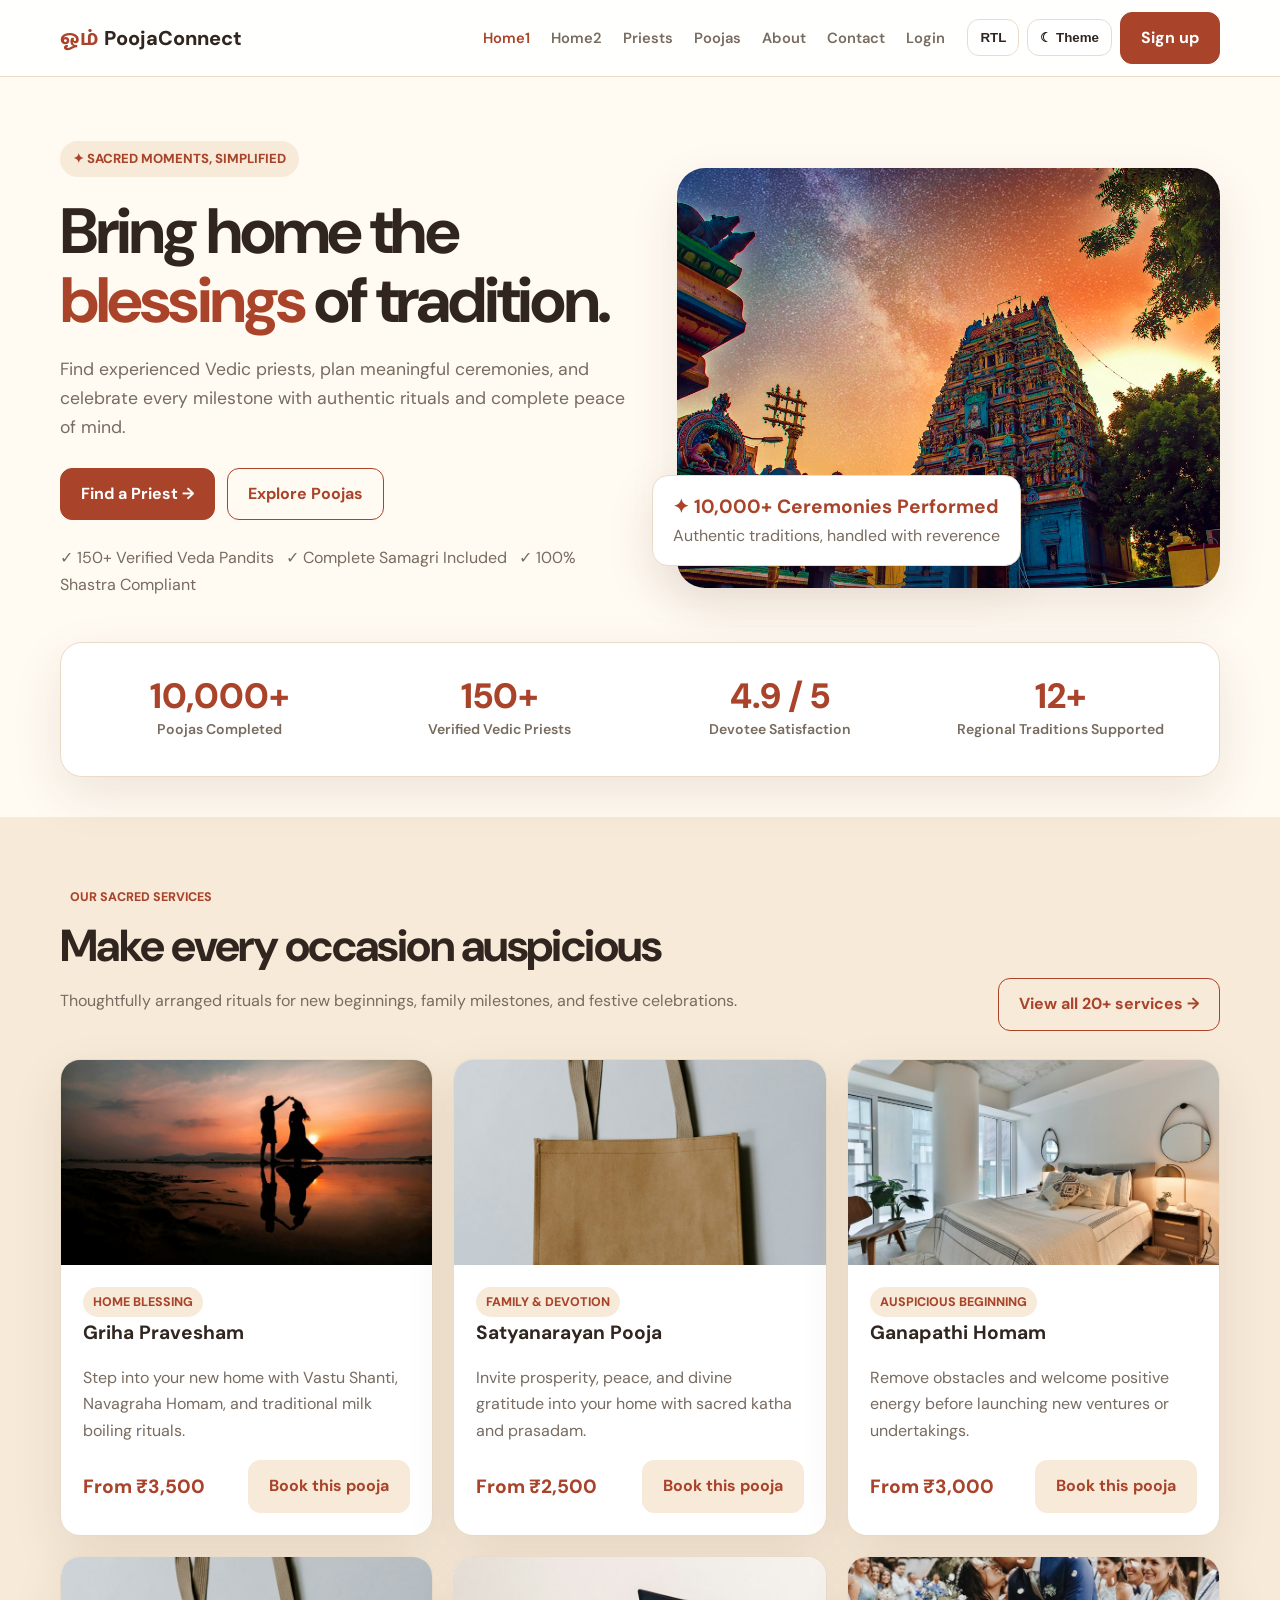
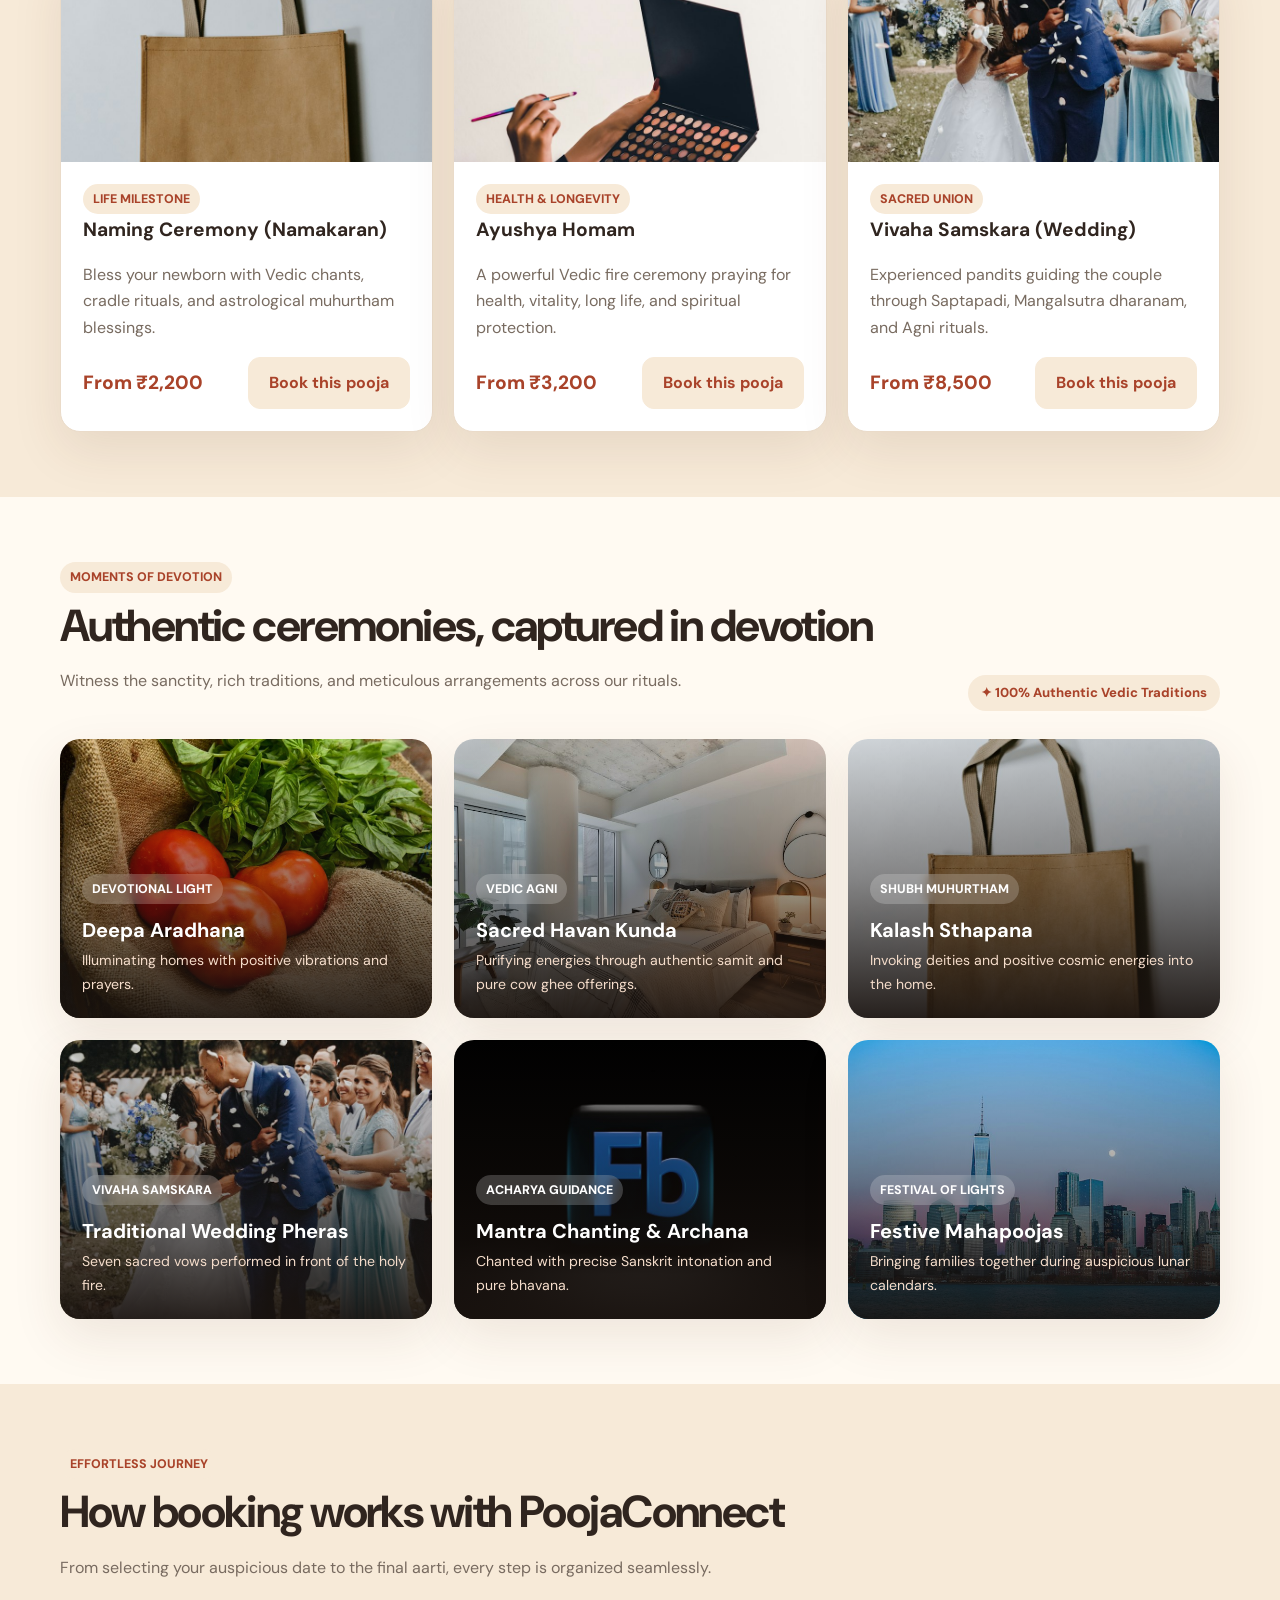
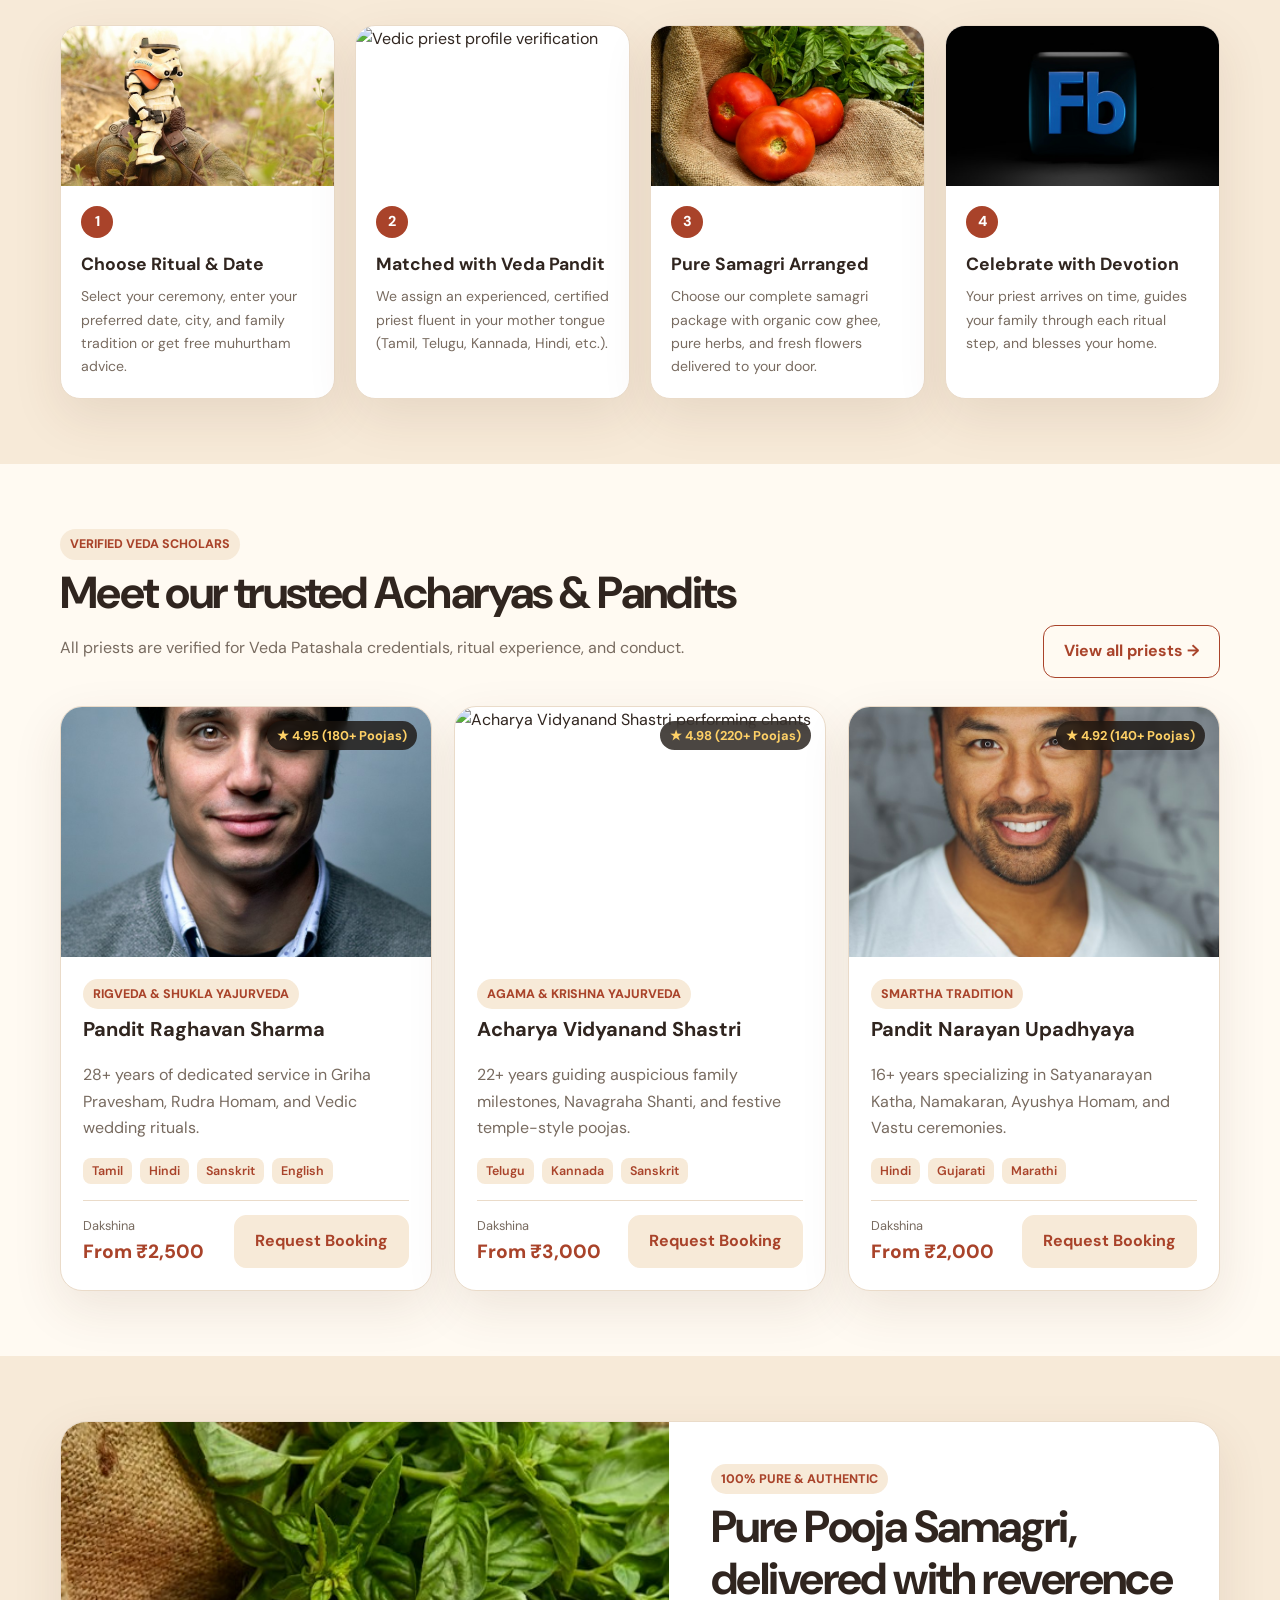
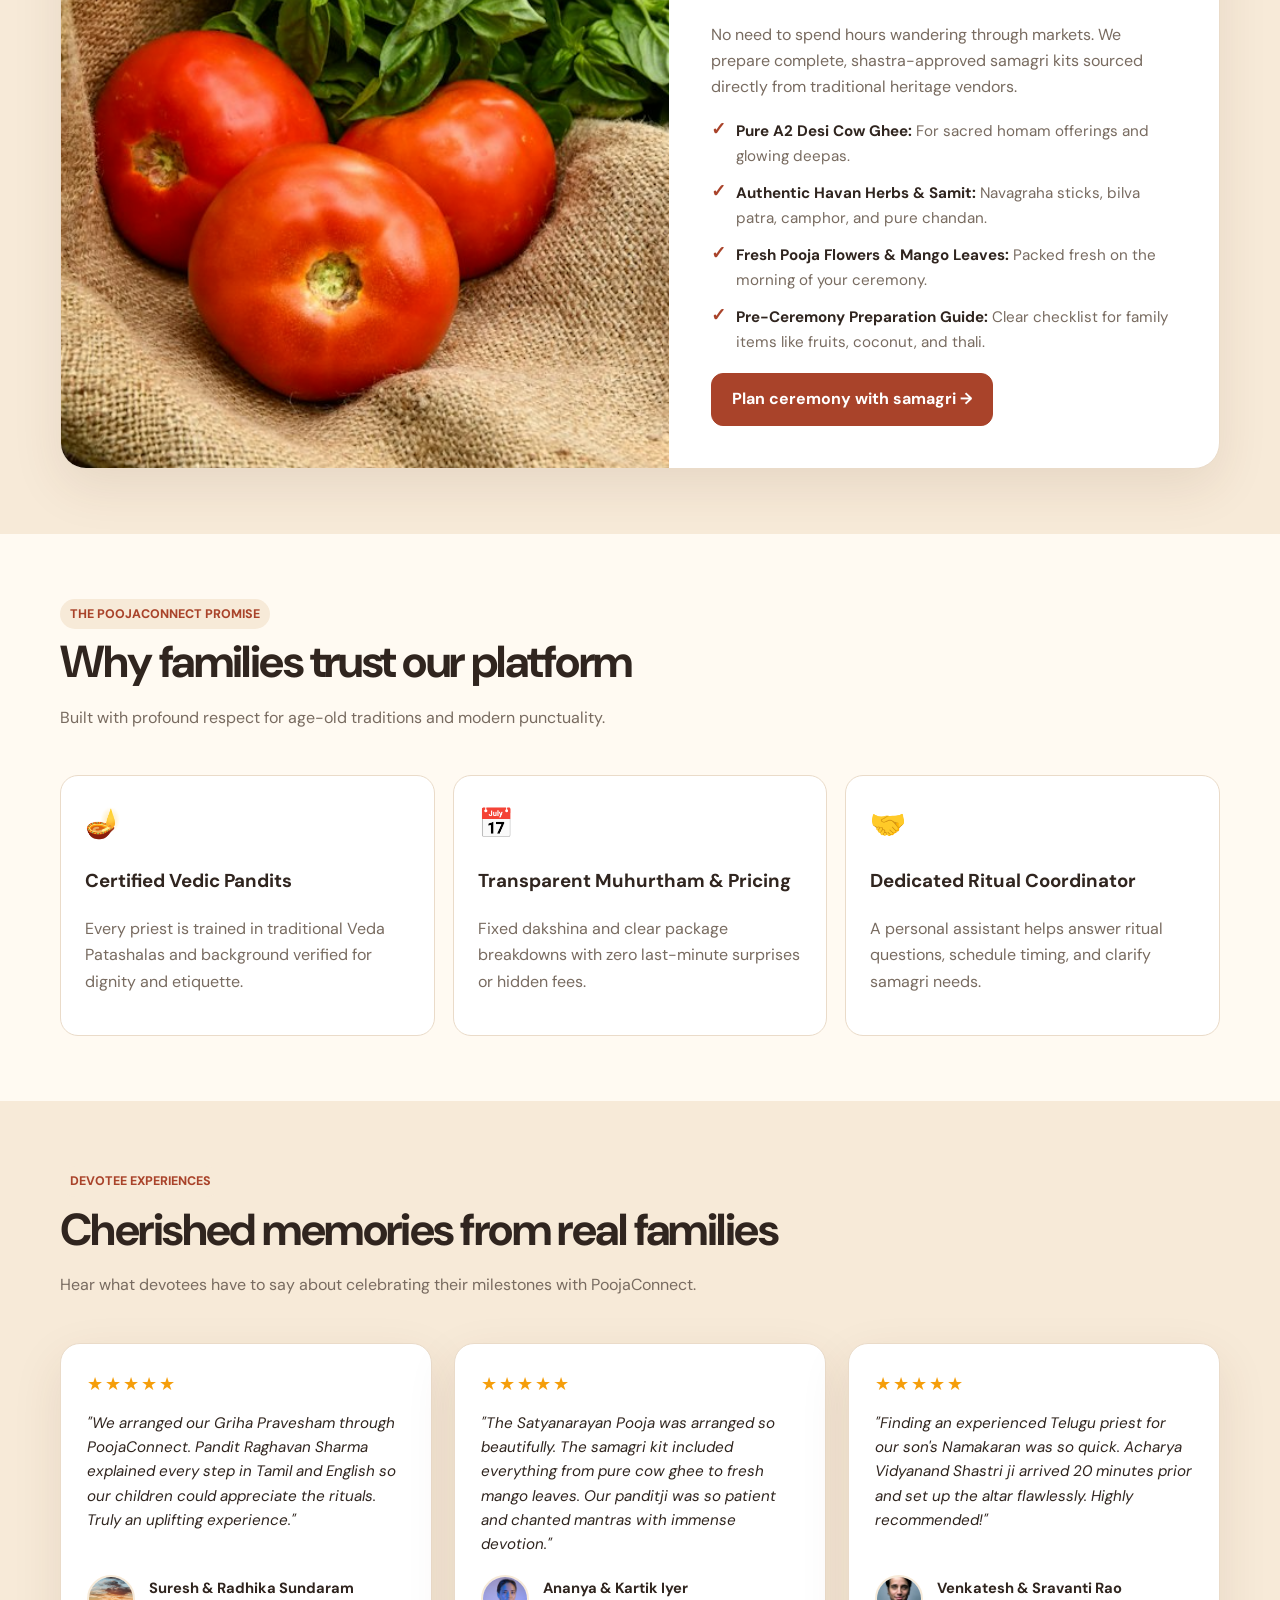
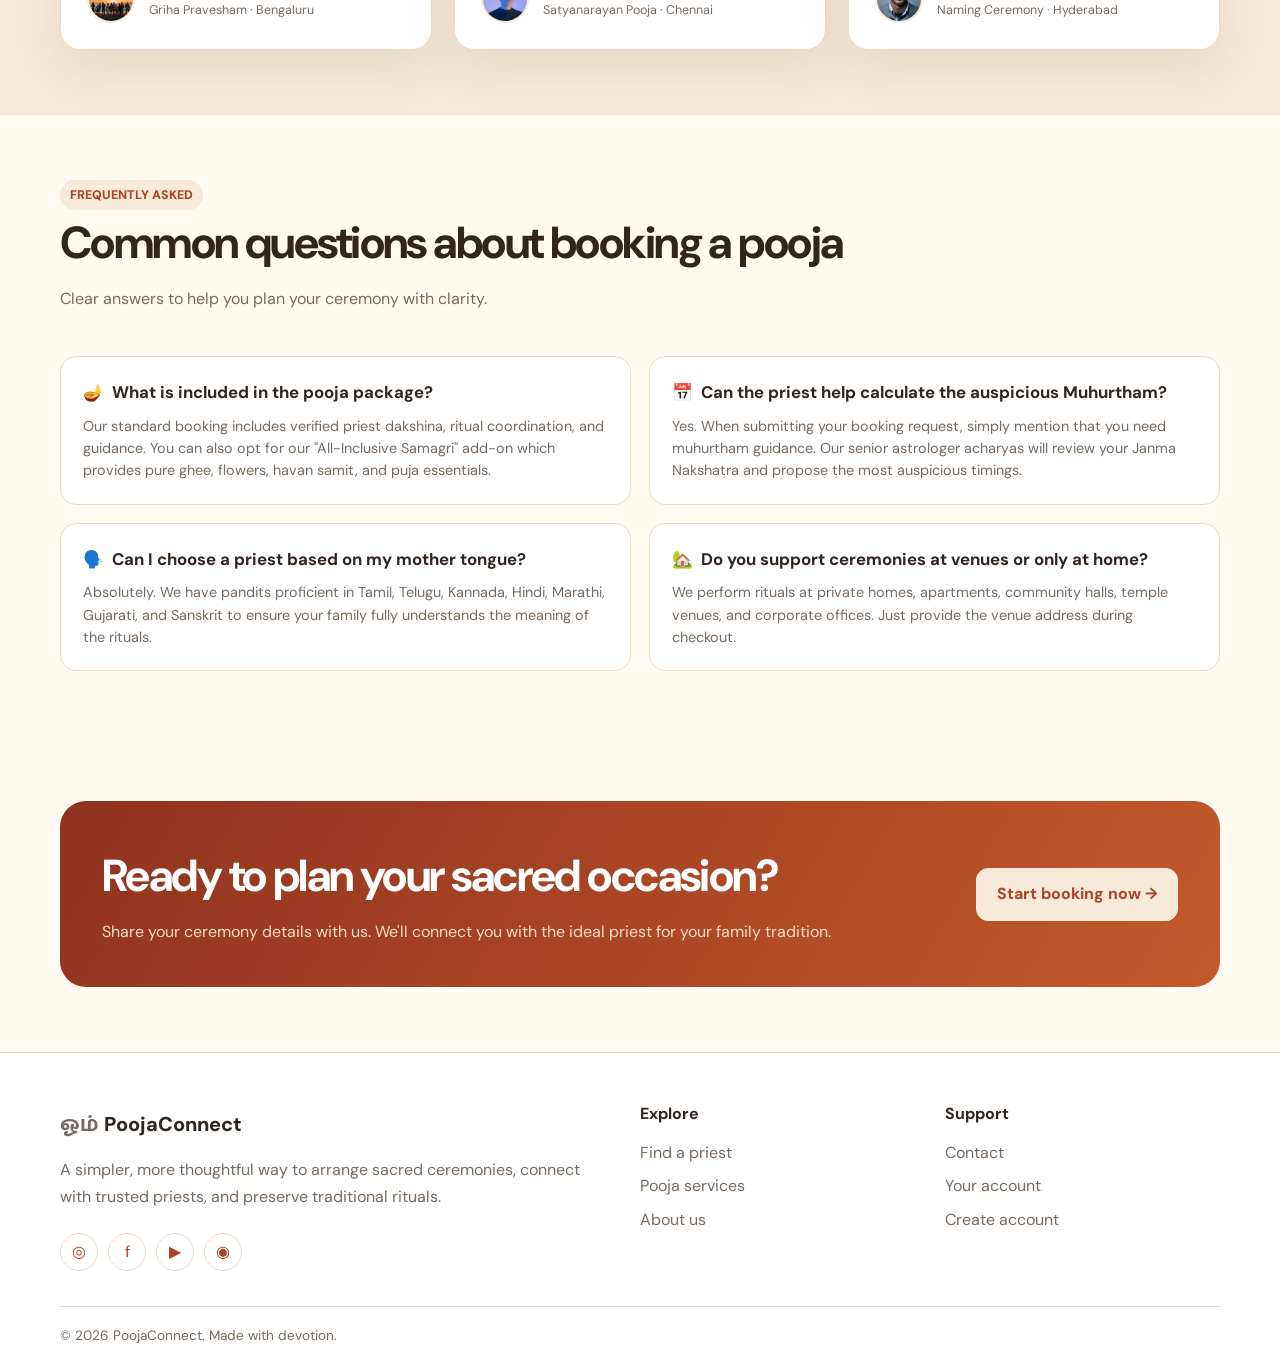
==== index.html @ 4115d6d1 "Initial commit" ====
<!doctype html>
<html lang="en">
<head>
  <meta charset="utf-8">
  <meta name="viewport" content="width=device-width,initial-scale=1">
  <meta name="description" content="Book trusted Vedic priests and authentic pooja services with PoojaConnect. Verified pandits, pure samagri, and stress-free ceremony planning.">
  <title>Home1 | PoojaConnect</title>
  <link rel="icon" href="assets/images/brass-diya-close.jpg" type="image/jpeg">
  <link rel="stylesheet" href="css/style.css">
</head>
<body>
  <header class="topbar">
    <div class="container nav">
      <a class="logo" href="index.html">ஓம் <span>PoojaConnect</span></a>
      <nav class="navlinks">
        <a class="active" href="index.html">Home1</a>
        <a class="" href="home2.html">Home2</a>
        <a class="" href="priests.html">Priests</a>
        <a class="" href="poojas.html">Poojas</a>
        <a class="" href="about.html">About</a>
        <a class="" href="contact.html">Contact</a>
        <a href="login.html">Login</a>
      </nav>
      <div class="nav-actions">
        <button class="icon-btn" data-rtl-toggle aria-label="Toggle right to left">RTL</button>
        <button class="icon-btn" data-theme-toggle>☾ Theme</button>
        <a class="btn" href="signup.html">Sign up</a>
        <button class="menu-btn" aria-label="Open menu">☰</button>
      </div>
    </div>
  </header>

  <main>
    <!-- HERO SECTION -->
    <section class="hero">
      <div class="container hero-grid">
        <div>
          <span class="eyebrow">✦ SACRED MOMENTS, SIMPLIFIED</span>
          <h1>Bring home the <em>blessings</em> of tradition.</h1>
          <p class="lead">Find experienced Vedic priests, plan meaningful ceremonies, and celebrate every milestone with authentic rituals and complete peace of mind.</p>
          <div style="display:flex;gap:12px;flex-wrap:wrap;margin-top:26px">
            <a class="btn" href="priests.html">Find a Priest →</a>
            <a class="btn secondary" href="poojas.html">Explore Poojas</a>
          </div>
          <p class="muted" style="margin-top:25px">✓ 150+ Verified Veda Pandits &nbsp; ✓ Complete Samagri Included &nbsp; ✓ 100% Shastra Compliant</p>
        </div>
        <div class="hero-art">
          <img src="assets/images/hero-temple.jpg" alt="Majestic traditional Indian temple gopuram at sunset">
          <div class="float-card">
            <strong>✦ 10,000+ Ceremonies Performed</strong>
            <span class="muted">Authentic traditions, handled with reverence</span>
          </div>
        </div>
      </div>
    </section>

    <!-- STATS HIGHLIGHT STRIP -->
    <div class="container">
      <div class="stats-strip">
        <div class="stat-item">
          <span class="stat-num">10,000+</span>
          <span class="stat-label">Poojas Completed</span>
        </div>
        <div class="stat-item">
          <span class="stat-num">150+</span>
          <span class="stat-label">Verified Vedic Priests</span>
        </div>
        <div class="stat-item">
          <span class="stat-num">4.9 / 5</span>
          <span class="stat-label">Devotee Satisfaction</span>
        </div>
        <div class="stat-item">
          <span class="stat-num">12+</span>
          <span class="stat-label">Regional Traditions Supported</span>
        </div>
      </div>
    </div>

    <!-- CORE POOJA SERVICES WITH REALISTIC IMAGERY -->
    <section class="section alt" style="margin-top:40px">
      <div class="container">
        <div class="section-head">
          <div>
            <span class="tag">OUR SACRED SERVICES</span>
            <h2>Make every occasion auspicious</h2>
            <p class="muted">Thoughtfully arranged rituals for new beginnings, family milestones, and festive celebrations.</p>
          </div>
          <a class="btn secondary" href="poojas.html">View all 20+ services →</a>
        </div>
        <div class="cards">
          <article class="card">
            <img src="assets/images/griha-pravesham.jpg" alt="Traditional brass urli with flowers and diya for Griha Pravesham">
            <div class="card-body">
              <span class="tag">HOME BLESSING</span>
              <h3>Griha Pravesham</h3>
              <p class="muted">Step into your new home with Vastu Shanti, Navagraha Homam, and traditional milk boiling rituals.</p>
              <div style="display:flex;justify-content:space-between;align-items:center;margin-top:14px">
                <span class="price">From ₹3,500</span>
                <a class="btn light" href="booking.html">Book this pooja</a>
              </div>
            </div>
          </article>

          <article class="card">
            <img src="assets/images/satyanarayan-pooja.jpg" alt="Authentic devotional Satyanarayan pooja setup with flowers and lamps">
            <div class="card-body">
              <span class="tag">FAMILY & DEVOTION</span>
              <h3>Satyanarayan Pooja</h3>
              <p class="muted">Invite prosperity, peace, and divine gratitude into your home with sacred katha and prasadam.</p>
              <div style="display:flex;justify-content:space-between;align-items:center;margin-top:14px">
                <span class="price">From ₹2,500</span>
                <a class="btn light" href="booking.html">Book this pooja</a>
              </div>
            </div>
          </article>

          <article class="card">
            <img src="assets/images/ganapathi-homam.jpg" alt="Sacred Ganapathi Homam fire with Vedic ghee offerings">
            <div class="card-body">
              <span class="tag">AUSPICIOUS BEGINNING</span>
              <h3>Ganapathi Homam</h3>
              <p class="muted">Remove obstacles and welcome positive energy before launching new ventures or undertakings.</p>
              <div style="display:flex;justify-content:space-between;align-items:center;margin-top:14px">
                <span class="price">From ₹3,000</span>
                <a class="btn light" href="booking.html">Book this pooja</a>
              </div>
            </div>
          </article>

          <article class="card">
            <img src="assets/images/naming-ceremony.jpg" alt="Namakaran ceremony with fresh marigolds and blessings">
            <div class="card-body">
              <span class="tag">LIFE MILESTONE</span>
              <h3>Naming Ceremony (Namakaran)</h3>
              <p class="muted">Bless your newborn with Vedic chants, cradle rituals, and astrological muhurtham blessings.</p>
              <div style="display:flex;justify-content:space-between;align-items:center;margin-top:14px">
                <span class="price">From ₹2,200</span>
                <a class="btn light" href="booking.html">Book this pooja</a>
              </div>
            </div>
          </article>

          <article class="card">
            <img src="assets/images/ayushya-homam.jpg" alt="Sacred havan flames for Ayushya Homam">
            <div class="card-body">
              <span class="tag">HEALTH & LONGEVITY</span>
              <h3>Ayushya Homam</h3>
              <p class="muted">A powerful Vedic fire ceremony praying for health, vitality, long life, and spiritual protection.</p>
              <div style="display:flex;justify-content:space-between;align-items:center;margin-top:14px">
                <span class="price">From ₹3,200</span>
                <a class="btn light" href="booking.html">Book this pooja</a>
              </div>
            </div>
          </article>

          <article class="card">
            <img src="assets/images/wedding-rituals.jpg" alt="Traditional Hindu wedding Vivaha Samskara ritual">
            <div class="card-body">
              <span class="tag">SACRED UNION</span>
              <h3>Vivaha Samskara (Wedding)</h3>
              <p class="muted">Experienced pandits guiding the couple through Saptapadi, Mangalsutra dharanam, and Agni rituals.</p>
              <div style="display:flex;justify-content:space-between;align-items:center;margin-top:14px">
                <span class="price">From ₹8,500</span>
                <a class="btn light" href="booking.html">Book this pooja</a>
              </div>
            </div>
          </article>
        </div>
      </div>
    </section>

    <!-- NEW SECTION: SACRED RITUALS VISUAL GALLERY -->
    <section class="section">
      <div class="container">
        <div class="section-head">
          <div>
            <span class="tag">MOMENTS OF DEVOTION</span>
            <h2>Authentic ceremonies, captured in devotion</h2>
            <p class="muted">Witness the sanctity, rich traditions, and meticulous arrangements across our rituals.</p>
          </div>
          <span class="eyebrow">✦ 100% Authentic Vedic Traditions</span>
        </div>
        <div class="gallery-grid">
          <div class="gallery-card">
            <img src="assets/images/brass-diya-close.jpg" alt="Glowing brass pooja diya with marigold flowers">
            <div class="gallery-overlay">
              <span class="tag">DEVOTIONAL LIGHT</span>
              <h3>Deepa Aradhana</h3>
              <p>Illuminating homes with positive vibrations and prayers.</p>
            </div>
          </div>

          <div class="gallery-card">
            <img src="assets/images/ganapathi-homam.jpg" alt="Vedic Homam fire flames in havan kund">
            <div class="gallery-overlay">
              <span class="tag">VEDIC AGNI</span>
              <h3>Sacred Havan Kunda</h3>
              <p>Purifying energies through authentic samit and pure cow ghee offerings.</p>
            </div>
          </div>

          <div class="gallery-card">
            <img src="assets/images/kalash-ceremony.jpg" alt="Auspicious Kalash setup with coconut and mango leaves">
            <div class="gallery-overlay">
              <span class="tag">SHUBH MUHURTHAM</span>
              <h3>Kalash Sthapana</h3>
              <p>Invoking deities and positive cosmic energies into the home.</p>
            </div>
          </div>

          <div class="gallery-card">
            <img src="assets/images/wedding-rituals.jpg" alt="Couple performing traditional wedding rituals">
            <div class="gallery-overlay">
              <span class="tag">VIVAHA SAMSKARA</span>
              <h3>Traditional Wedding Pheras</h3>
              <p>Seven sacred vows performed in front of the holy fire.</p>
            </div>
          </div>

          <div class="gallery-card">
            <img src="assets/images/ritual-hands.jpg" alt="Priest performing holy aarti and flower offerings">
            <div class="gallery-overlay">
              <span class="tag">ACHARYA GUIDANCE</span>
              <h3>Mantra Chanting & Archana</h3>
              <p>Chanted with precise Sanskrit intonation and pure bhavana.</p>
            </div>
          </div>

          <div class="gallery-card">
            <img src="assets/images/festival-celebration.jpg" alt="Festive lights and diyas during Diwali and festivals">
            <div class="gallery-overlay">
              <span class="tag">FESTIVAL OF LIGHTS</span>
              <h3>Festive Mahapoojas</h3>
              <p>Bringing families together during auspicious lunar calendars.</p>
            </div>
          </div>
        </div>
      </div>
    </section>

    <!-- NEW SECTION: HOW POOJACONNECT WORKS WITH VISUAL STEP CARDS -->
    <section class="section alt">
      <div class="container">
        <div class="section-head">
          <div>
            <span class="tag">EFFORTLESS JOURNEY</span>
            <h2>How booking works with PoojaConnect</h2>
            <p class="muted">From selecting your auspicious date to the final aarti, every step is organized seamlessly.</p>
          </div>
        </div>
        <div class="steps-grid">
          <div class="step-card">
            <img src="assets/images/festival-diya.jpg" alt="Choosing ritual and pooja calendar">
            <div class="step-body">
              <span class="step-num">1</span>
              <h3>Choose Ritual & Date</h3>
              <p class="muted">Select your ceremony, enter your preferred date, city, and family tradition or get free muhurtham advice.</p>
            </div>
          </div>

          <div class="step-card">
            <img src="assets/images/priest-2.jpg" alt="Vedic priest profile verification">
            <div class="step-body">
              <span class="step-num">2</span>
              <h3>Matched with Veda Pandit</h3>
              <p class="muted">We assign an experienced, certified priest fluent in your mother tongue (Tamil, Telugu, Kannada, Hindi, etc.).</p>
            </div>
          </div>

          <div class="step-card">
            <img src="assets/images/samagri-kit.jpg" alt="Pure pooja samagri kit">
            <div class="step-body">
              <span class="step-num">3</span>
              <h3>Pure Samagri Arranged</h3>
              <p class="muted">Choose our complete samagri package with organic cow ghee, pure herbs, and fresh flowers delivered to your door.</p>
            </div>
          </div>

          <div class="step-card">
            <img src="assets/images/ritual-hands.jpg" alt="Priest performing blessings for family">
            <div class="step-body">
              <span class="step-num">4</span>
              <h3>Celebrate with Devotion</h3>
              <p class="muted">Your priest arrives on time, guides your family through each ritual step, and blesses your home.</p>
            </div>
          </div>
        </div>
      </div>
    </section>

    <!-- NEW SECTION: FEATURED VERIFIED PRIESTS -->
    <section class="section">
      <div class="container">
        <div class="section-head">
          <div>
            <span class="tag">VERIFIED VEDA SCHOLARS</span>
            <h2>Meet our trusted Acharyas & Pandits</h2>
            <p class="muted">All priests are verified for Veda Patashala credentials, ritual experience, and conduct.</p>
          </div>
          <a class="btn secondary" href="priests.html">View all priests →</a>
        </div>
        <div class="priest-grid">
          <article class="priest-card">
            <div class="priest-thumb-wrap">
              <img src="assets/images/priest-1.jpg" alt="Pandit Raghavan Sharma in traditional attire">
              <span class="priest-badge">★ 4.95 (180+ Poojas)</span>
            </div>
            <div class="priest-body">
              <span class="tag">RIGVEDA & SHUKLA YAJURVEDA</span>
              <h3>Pandit Raghavan Sharma</h3>
              <p class="muted">28+ years of dedicated service in Griha Pravesham, Rudra Homam, and Vedic wedding rituals.</p>
              <div class="priest-meta">
                <span class="meta-chip">Tamil</span>
                <span class="meta-chip">Hindi</span>
                <span class="meta-chip">Sanskrit</span>
                <span class="meta-chip">English</span>
              </div>
              <div class="priest-footer">
                <div>
                  <span class="muted" style="font-size:.8rem;display:block">Dakshina</span>
                  <span class="price">From ₹2,500</span>
                </div>
                <a class="btn light" href="booking.html">Request Booking</a>
              </div>
            </div>
          </article>

          <article class="priest-card">
            <div class="priest-thumb-wrap">
              <img src="assets/images/priest-2.jpg" alt="Acharya Vidyanand Shastri performing chants">
              <span class="priest-badge">★ 4.98 (220+ Poojas)</span>
            </div>
            <div class="priest-body">
              <span class="tag">AGAMA & KRISHNA YAJURVEDA</span>
              <h3>Acharya Vidyanand Shastri</h3>
              <p class="muted">22+ years guiding auspicious family milestones, Navagraha Shanti, and festive temple-style poojas.</p>
              <div class="priest-meta">
                <span class="meta-chip">Telugu</span>
                <span class="meta-chip">Kannada</span>
                <span class="meta-chip">Sanskrit</span>
              </div>
              <div class="priest-footer">
                <div>
                  <span class="muted" style="font-size:.8rem;display:block">Dakshina</span>
                  <span class="price">From ₹3,000</span>
                </div>
                <a class="btn light" href="booking.html">Request Booking</a>
              </div>
            </div>
          </article>

          <article class="priest-card">
            <div class="priest-thumb-wrap">
              <img src="assets/images/priest-3.jpg" alt="Pandit Narayan Upadhyaya">
              <span class="priest-badge">★ 4.92 (140+ Poojas)</span>
            </div>
            <div class="priest-body">
              <span class="tag">SMARTHA TRADITION</span>
              <h3>Pandit Narayan Upadhyaya</h3>
              <p class="muted">16+ years specializing in Satyanarayan Katha, Namakaran, Ayushya Homam, and Vastu ceremonies.</p>
              <div class="priest-meta">
                <span class="meta-chip">Hindi</span>
                <span class="meta-chip">Gujarati</span>
                <span class="meta-chip">Marathi</span>
              </div>
              <div class="priest-footer">
                <div>
                  <span class="muted" style="font-size:.8rem;display:block">Dakshina</span>
                  <span class="price">From ₹2,000</span>
                </div>
                <a class="btn light" href="booking.html">Request Booking</a>
              </div>
            </div>
          </article>
        </div>
      </div>
    </section>

    <!-- NEW SECTION: PURE SAMAGRI & REVERENCE BANNER -->
    <section class="section alt">
      <div class="container">
        <div class="samagri-banner">
          <img src="assets/images/samagri-kit.jpg" alt="Auspicious brass lamps and complete pure puja samagri kit">
          <div class="samagri-content">
            <span class="tag">100% PURE & AUTHENTIC</span>
            <h2>Pure Pooja Samagri, delivered with reverence</h2>
            <p class="muted">No need to spend hours wandering through markets. We prepare complete, shastra-approved samagri kits sourced directly from traditional heritage vendors.</p>
            <ul class="check-list">
              <li>
                <span class="check-icon">✓</span>
                <div>
                  <strong>Pure A2 Desi Cow Ghee:</strong>
                  <span class="muted"> For sacred homam offerings and glowing deepas.</span>
                </div>
              </li>
              <li>
                <span class="check-icon">✓</span>
                <div>
                  <strong>Authentic Havan Herbs & Samit:</strong>
                  <span class="muted"> Navagraha sticks, bilva patra, camphor, and pure chandan.</span>
                </div>
              </li>
              <li>
                <span class="check-icon">✓</span>
                <div>
                  <strong>Fresh Pooja Flowers & Mango Leaves:</strong>
                  <span class="muted"> Packed fresh on the morning of your ceremony.</span>
                </div>
              </li>
              <li>
                <span class="check-icon">✓</span>
                <div>
                  <strong>Pre-Ceremony Preparation Guide:</strong>
                  <span class="muted"> Clear checklist for family items like fruits, coconut, and thali.</span>
                </div>
              </li>
            </ul>
            <a class="btn" href="booking.html">Plan ceremony with samagri →</a>
          </div>
        </div>
      </div>
    </section>

    <!-- WHY POOJACONNECT -->
    <section class="section">
      <div class="container">
        <div class="section-head">
          <div>
            <span class="tag">THE POOJACONNECT PROMISE</span>
            <h2>Why families trust our platform</h2>
            <p class="muted">Built with profound respect for age-old traditions and modern punctuality.</p>
          </div>
        </div>
        <div class="features">
          <div class="feature">
            <div class="symbol">🪔</div>
            <h3>Certified Vedic Pandits</h3>
            <p class="muted">Every priest is trained in traditional Veda Patashalas and background verified for dignity and etiquette.</p>
          </div>
          <div class="feature">
            <div class="symbol">📅</div>
            <h3>Transparent Muhurtham & Pricing</h3>
            <p class="muted">Fixed dakshina and clear package breakdowns with zero last-minute surprises or hidden fees.</p>
          </div>
          <div class="feature">
            <div class="symbol">🤝</div>
            <h3>Dedicated Ritual Coordinator</h3>
            <p class="muted">A personal assistant helps answer ritual questions, schedule timing, and clarify samagri needs.</p>
          </div>
        </div>
      </div>
    </section>

    <!-- NEW SECTION: DEVOTEE TESTIMONIALS -->
    <section class="section alt">
      <div class="container">
        <div class="section-head">
          <div>
            <span class="tag">DEVOTEE EXPERIENCES</span>
            <h2>Cherished memories from real families</h2>
            <p class="muted">Hear what devotees have to say about celebrating their milestones with PoojaConnect.</p>
          </div>
        </div>
        <div class="testimonials-grid">
          <div class="testimonial-card">
            <div>
              <div class="stars">★★★★★</div>
              <blockquote>"We arranged our Griha Pravesham through PoojaConnect. Pandit Raghavan Sharma explained every step in Tamil and English so our children could appreciate the rituals. Truly an uplifting experience."</blockquote>
            </div>
            <div class="devotee-profile">
              <img class="devotee-avatar" src="assets/images/testimonial-family1.jpg" alt="Suresh & Radhika Sundaram">
              <div>
                <div class="devotee-name">Suresh & Radhika Sundaram</div>
                <div class="devotee-ceremony">Griha Pravesham · Bengaluru</div>
              </div>
            </div>
          </div>

          <div class="testimonial-card">
            <div>
              <div class="stars">★★★★★</div>
              <blockquote>"The Satyanarayan Pooja was arranged so beautifully. The samagri kit included everything from pure cow ghee to fresh mango leaves. Our panditji was so patient and chanted mantras with immense devotion."</blockquote>
            </div>
            <div class="devotee-profile">
              <img class="devotee-avatar" src="assets/images/testimonial-family2.jpg" alt="Ananya & Kartik Iyer">
              <div>
                <div class="devotee-name">Ananya & Kartik Iyer</div>
                <div class="devotee-ceremony">Satyanarayan Pooja · Chennai</div>
              </div>
            </div>
          </div>

          <div class="testimonial-card">
            <div>
              <div class="stars">★★★★★</div>
              <blockquote>"Finding an experienced Telugu priest for our son's Namakaran was so quick. Acharya Vidyanand Shastri ji arrived 20 minutes prior and set up the altar flawlessly. Highly recommended!"</blockquote>
            </div>
            <div class="devotee-profile">
              <img class="devotee-avatar" src="assets/images/testimonial-family3.jpg" alt="Venkatesh & Sravanti Rao">
              <div>
                <div class="devotee-name">Venkatesh & Sravanti Rao</div>
                <div class="devotee-ceremony">Naming Ceremony · Hyderabad</div>
              </div>
            </div>
          </div>
        </div>
      </div>
    </section>

    <!-- NEW SECTION: FREQUENTLY ASKED QUESTIONS -->
    <section class="section">
      <div class="container">
        <div class="section-head">
          <div>
            <span class="tag">FREQUENTLY ASKED</span>
            <h2>Common questions about booking a pooja</h2>
            <p class="muted">Clear answers to help you plan your ceremony with clarity.</p>
          </div>
        </div>
        <div class="faq-grid">
          <div class="faq-card">
            <h4><span>🪔</span> What is included in the pooja package?</h4>
            <p>Our standard booking includes verified priest dakshina, ritual coordination, and guidance. You can also opt for our "All-Inclusive Samagri" add-on which provides pure ghee, flowers, havan samit, and puja essentials.</p>
          </div>

          <div class="faq-card">
            <h4><span>📅</span> Can the priest help calculate the auspicious Muhurtham?</h4>
            <p>Yes. When submitting your booking request, simply mention that you need muhurtham guidance. Our senior astrologer acharyas will review your Janma Nakshatra and propose the most auspicious timings.</p>
          </div>

          <div class="faq-card">
            <h4><span>🗣️</span> Can I choose a priest based on my mother tongue?</h4>
            <p>Absolutely. We have pandits proficient in Tamil, Telugu, Kannada, Hindi, Marathi, Gujarati, and Sanskrit to ensure your family fully understands the meaning of the rituals.</p>
          </div>

          <div class="faq-card">
            <h4><span>🏡</span> Do you support ceremonies at venues or only at home?</h4>
            <p>We perform rituals at private homes, apartments, community halls, temple venues, and corporate offices. Just provide the venue address during checkout.</p>
          </div>
        </div>
      </div>
    </section>

    <!-- CALL TO ACTION SECTION -->
    <section class="section">
      <div class="container">
        <div class="cta">
          <div>
            <h2>Ready to plan your sacred occasion?</h2>
            <p>Share your ceremony details with us. We'll connect you with the ideal priest for your family tradition.</p>
          </div>
          <a class="btn light" href="booking.html">Start booking now →</a>
        </div>
      </div>
    </section>
  </main>

  <footer class="footer">
    <div class="container">
      <div class="footer-grid">
        <div>
          <a class="logo" href="index.html">ஓம் <span>PoojaConnect</span></a>
          <p class="muted">A simpler, more thoughtful way to arrange sacred ceremonies, connect with trusted priests, and preserve traditional rituals.</p>
          <div class="socials">
            <a href="https://instagram.com" aria-label="Instagram">◎</a>
            <a href="https://facebook.com" aria-label="Facebook">f</a>
            <a href="https://youtube.com" aria-label="YouTube">▶</a>
            <a href="https://wa.me/" aria-label="WhatsApp">◉</a>
          </div>
        </div>
        <div>
          <h4>Explore</h4>
          <a href="priests.html">Find a priest</a>
          <a href="poojas.html">Pooja services</a>
          <a href="about.html">About us</a>
        </div>
        <div>
          <h4>Support</h4>
          <a href="contact.html">Contact</a>
          <a href="login.html">Your account</a>
          <a href="signup.html">Create account</a>
        </div>
      </div>
      <div class="copyright">© <span data-year></span> PoojaConnect. Made with devotion.</div>
    </div>
  </footer>

  <script src="js/main.js"></script>
</body>
</html>
---- css/style.css ----
@import url('https://fonts.googleapis.com/css2?family=DM+Sans:wght@400;500;600;700;800&family=Hind+Madurai:wght@400;500;600;700&display=swap');
:root{--bg:#fffaf2;--surface:#fff;--ink:#30251f;--muted:#786b60;--brand:#a9432a;--brand2:#d97735;--soft:#f7ead8;--line:#eadbc9;--shadow:0 18px 50px rgba(93,53,25,.10)}
[data-theme="dark"]{--bg:#171513;--surface:#24201d;--ink:#f8eee3;--muted:#c0afa0;--soft:#352a22;--line:#493b30;--shadow:0 18px 50px rgba(0,0,0,.25)}
*{box-sizing:border-box}html{scroll-behavior:smooth}body{margin:0;background:var(--bg);color:var(--ink);font-family:'DM Sans','Hind Madurai',sans-serif;line-height:1.65;transition:.25s}a{color:inherit;text-decoration:none}img{max-width:100%;display:block}.container{width:min(1160px,92%);margin:auto}.topbar{position:sticky;top:0;z-index:20;background:color-mix(in srgb,var(--surface) 92%,transparent);backdrop-filter:blur(14px);border-bottom:1px solid var(--line)}.nav{height:76px;display:flex;align-items:center;gap:22px}.logo{font-weight:800;font-size:1.25rem;color:var(--brand);white-space:nowrap}.logo span{color:var(--ink)}.navlinks{display:flex;align-items:center;gap:21px;margin-left:auto}.navlinks a{font-size:.92rem;color:var(--muted);font-weight:600}.navlinks a:hover,.navlinks a.active{color:var(--brand)}.nav-actions{display:flex;gap:8px;align-items:center}.icon-btn,.menu-btn{border:1px solid var(--line);background:var(--surface);color:var(--ink);border-radius:12px;padding:10px 12px;cursor:pointer;font-weight:700}.menu-btn{display:none}.btn{display:inline-flex;align-items:center;justify-content:center;gap:8px;padding:12px 20px;border-radius:12px;background:var(--brand);color:white;font-weight:700;border:1px solid var(--brand);cursor:pointer;transition:.2s}.btn:hover{transform:translateY(-2px);background:#89351f}.btn.secondary{background:transparent;color:var(--brand)}.btn.light{background:var(--soft);color:var(--brand);border-color:var(--soft)}.hero{padding:64px 0 58px}.hero-grid{display:grid;grid-template-columns:1.02fr .98fr;gap:52px;align-items:center}.eyebrow{display:inline-flex;align-items:center;gap:8px;color:var(--brand);background:var(--soft);padding:7px 13px;border-radius:30px;font-size:.82rem;font-weight:800}.hero h1{font-size:clamp(2.6rem,5vw,4.7rem);line-height:1.08;letter-spacing:-.045em;margin:20px 0}.hero h1 em{font-style:normal;color:var(--brand)}.lead{font-size:1.1rem;color:var(--muted);max-width:570px}.hero-art{position:relative}.hero-art img{width:100%;height:420px;object-fit:cover;border-radius:28px;box-shadow:var(--shadow)}.float-card{position:absolute;bottom:22px;left:-25px;background:var(--surface);border:1px solid var(--line);box-shadow:var(--shadow);border-radius:16px;padding:15px 20px}.float-card strong{display:block;color:var(--brand);font-size:1.2rem}.section{padding:65px 0}.section.alt{background:var(--soft)}.section-head{display:flex;justify-content:space-between;align-items:end;gap:20px;margin-bottom:28px}.section h2,.page-title{font-size:clamp(2rem,3.5vw,3rem);line-height:1.15;margin:8px 0 12px;letter-spacing:-.035em}.muted{color:var(--muted)}.cards{display:grid;grid-template-columns:repeat(3,1fr);gap:20px}.card{background:var(--surface);border:1px solid var(--line);border-radius:20px;overflow:hidden;box-shadow:var(--shadow)}.card img{width:100%;height:205px;object-fit:cover}.card-body{padding:22px}.card h3{margin:0 0 7px;font-size:1.2rem}.tag{font-size:.78rem;color:var(--brand);font-weight:800;background:var(--soft);padding:5px 10px;border-radius:20px;display:inline-block}.price{font-size:1.2rem;font-weight:800;color:var(--brand)}.features{display:grid;grid-template-columns:repeat(3,1fr);gap:18px}.feature{padding:24px;background:var(--surface);border:1px solid var(--line);border-radius:18px}.feature .symbol{font-size:1.8rem}.cta{background:linear-gradient(120deg,#8f321f,#c45a2b);color:#fff;border-radius:26px;padding:42px;display:flex;justify-content:space-between;align-items:center;gap:20px}.cta p{color:#f8ddc9;margin-bottom:0}.page-hero{padding:58px 0 35px;background:var(--soft)}.page-hero p{max-width:650px;color:var(--muted)}.grid-two{display:grid;grid-template-columns:1fr 1fr;gap:30px;align-items:center}.form-card{background:var(--surface);border:1px solid var(--line);padding:28px;border-radius:20px;box-shadow:var(--shadow)}label{display:block;font-weight:700;font-size:.9rem;margin:13px 0 6px}input,select,textarea{width:100%;padding:13px 14px;border-radius:11px;border:1px solid var(--line);background:var(--bg);color:var(--ink);font:inherit;outline:none}input:focus,select:focus,textarea:focus{border-color:var(--brand);box-shadow:0 0 0 3px color-mix(in srgb,var(--brand) 14%,transparent)}textarea{min-height:120px;resize:vertical}.form-row{display:grid;grid-template-columns:1fr 1fr;gap:14px}.notice{padding:13px 15px;border-radius:12px;background:var(--soft);color:var(--muted);font-size:.9rem}.footer{padding:48px 0 22px;background:var(--surface);border-top:1px solid var(--line)}.footer-grid{display:grid;grid-template-columns:2fr 1fr 1fr;gap:30px}.footer h4{margin:0 0 12px}.footer a{display:block;color:var(--muted);margin:7px 0}.socials{display:flex;gap:10px;margin-top:15px}.socials a{width:38px;height:38px;border:1px solid var(--line);border-radius:50%;display:grid;place-items:center;color:var(--brand)}.copyright{border-top:1px solid var(--line);margin-top:28px;padding-top:18px;color:var(--muted);font-size:.85rem}.map{width:100%;height:340px;border:0;border-radius:18px;filter:saturate(.8)}.auth-wrap{min-height:calc(100vh - 76px);display:grid;place-items:center;padding:45px 18px}.auth-card{width:min(460px,100%);background:var(--surface);border:1px solid var(--line);box-shadow:var(--shadow);border-radius:24px;padding:34px}.auth-card h1{text-align:center;margin:0 0 8px}.auth-card .muted{text-align:center;margin:0 0 22px}.auth-card .btn{width:100%;margin-top:20px}.auth-links{text-align:center;margin-top:18px;color:var(--muted);font-size:.92rem}.auth-links a{color:var(--brand);font-weight:800}.password-wrap{position:relative}.password-wrap input{padding-right:55px}.show-pass{position:absolute;right:8px;top:8px;border:0;background:transparent;color:var(--brand);padding:7px;cursor:pointer;font-weight:700}.rtl{direction:rtl}.rtl .navlinks{margin-left:0;margin-right:auto}.rtl .float-card{left:auto;right:-25px}.rtl .password-wrap input{padding-right:14px;padding-left:55px}.rtl .show-pass{right:auto;left:8px}.rtl .navlinks a,.rtl .logo{font-family:'Hind Madurai',sans-serif}
@media(max-width:900px){.navlinks{display:none;position:absolute;top:76px;left:0;right:0;background:var(--surface);padding:20px 4%;border-bottom:1px solid var(--line);flex-direction:column;align-items:flex-start}.navlinks.open{display:flex}.menu-btn{display:block}.hero-grid,.grid-two{grid-template-columns:1fr}.hero-art img{height:340px}.cards,.features{grid-template-columns:repeat(2,1fr)}.float-card{left:12px}.rtl .float-card{right:12px}.footer-grid{grid-template-columns:1fr 1fr}}
@media(max-width:600px){.nav{gap:8px;height:68px}.navlinks{top:68px}.logo{font-size:1.05rem}.nav-actions{margin-left:auto}.icon-btn{padding:9px}.hero{padding:40px 0}.hero-art img{height:270px}.cards,.features,.footer-grid,.form-row{grid-template-columns:1fr}.section{padding:48px 0}.section-head{display:block}.cta{padding:28px;display:block}.cta .btn{margin-top:18px}.auth-card{padding:25px}.page-hero{padding:42px 0 25px}}

/* Enhanced Visual Components for Realistic Images & New Sections */
.stats-strip{display:grid;grid-template-columns:repeat(4,1fr);gap:20px;padding:34px 28px;background:var(--surface);border:1px solid var(--line);border-radius:22px;box-shadow:var(--shadow);margin-top:-30px;position:relative;z-index:10}
.stat-item{text-align:center}
.stat-num{font-size:2.2rem;font-weight:800;color:var(--brand);line-height:1.1;display:block}
.stat-label{font-size:.88rem;color:var(--muted);font-weight:600}

.gallery-grid{display:grid;grid-template-columns:repeat(3,1fr);gap:22px}
.gallery-card{position:relative;border-radius:20px;overflow:hidden;box-shadow:var(--shadow);aspect-ratio:4/3;group:hover}
.gallery-card img{width:100%;height:100%;object-fit:cover;transition:transform .4s ease}
.gallery-card:hover img{transform:scale(1.05)}
.gallery-overlay{position:absolute;inset:0;background:linear-gradient(to top,rgba(25,18,14,.92) 0%,rgba(25,18,14,.4) 50%,transparent 100%);display:flex;flex-direction:column;justify-content:flex-end;padding:22px;color:#fff}
.gallery-overlay h3{margin:4px 0 2px;font-size:1.25rem;color:#fff}
.gallery-overlay p{margin:0;font-size:.88rem;color:#f5ddcb}
.gallery-overlay .tag{align-self:flex-start;margin-bottom:6px;background:rgba(255,255,255,.2);color:#fff;backdrop-filter:blur(6px)}

.steps-grid{display:grid;grid-template-columns:repeat(4,1fr);gap:20px}
.step-card{background:var(--surface);border:1px solid var(--line);border-radius:20px;overflow:hidden;box-shadow:var(--shadow);display:flex;flex-direction:column}
.step-card img{width:100%;height:160px;object-fit:cover}
.step-body{padding:20px;flex:1;display:flex;flex-direction:column}
.step-num{display:inline-flex;align-items:center;justify-content:center;width:32px;height:32px;border-radius:50%;background:var(--brand);color:#fff;font-weight:800;font-size:.9rem;margin-bottom:12px}
.step-card h3{margin:0 0 6px;font-size:1.1rem}
.step-card p{margin:0;font-size:.88rem}

.priest-grid{display:grid;grid-template-columns:repeat(3,1fr);gap:22px}
.priest-card{background:var(--surface);border:1px solid var(--line);border-radius:22px;overflow:hidden;box-shadow:var(--shadow);transition:transform .25s ease}
.priest-card:hover{transform:translateY(-4px)}
.priest-thumb-wrap{position:relative}
.priest-thumb-wrap img{width:100%;height:250px;object-fit:cover}
.priest-badge{position:absolute;top:14px;right:14px;background:rgba(25,18,14,.78);backdrop-filter:blur(6px);color:#ffd166;padding:4px 10px;border-radius:20px;font-size:.8rem;font-weight:700}
.priest-body{padding:22px}
.priest-body h3{margin:4px 0 2px;font-size:1.25rem}
.priest-meta{display:flex;gap:8px;flex-wrap:wrap;margin:10px 0 14px}
.meta-chip{font-size:.78rem;background:var(--soft);color:var(--brand);padding:3px 9px;border-radius:8px;font-weight:600}
.priest-footer{display:flex;justify-content:space-between;align-items:center;margin-top:16px;padding-top:14px;border-top:1px solid var(--line)}

.samagri-banner{background:var(--surface);border:1px solid var(--line);border-radius:26px;overflow:hidden;box-shadow:var(--shadow);display:grid;grid-template-columns:1.05fr .95fr}
.samagri-banner img{width:100%;height:100%;min-height:360px;object-fit:cover}
.samagri-content{padding:42px}
.check-list{list-style:none;padding:0;margin:18px 0}
.check-list li{display:flex;align-items:flex-start;gap:10px;margin-bottom:12px;font-size:.95rem}
.check-list li span.check-icon{color:var(--brand);font-weight:800;font-size:1.1rem;line-height:1.2}

.testimonials-grid{display:grid;grid-template-columns:repeat(3,1fr);gap:22px}
.testimonial-card{background:var(--surface);border:1px solid var(--line);border-radius:20px;padding:26px;box-shadow:var(--shadow);display:flex;flex-direction:column;justify-content:space-between}
.stars{color:#f59e0b;font-size:1.1rem;margin-bottom:12px;letter-spacing:2px}
.testimonial-card blockquote{margin:0 0 18px;font-style:italic;color:var(--ink);font-size:.95rem;line-height:1.6}
.devotee-profile{display:flex;align-items:center;gap:14px}
.devotee-avatar{width:48px;height:48px;border-radius:50%;object-fit:cover;border:2px solid var(--soft)}
.devotee-name{font-weight:700;font-size:.92rem;color:var(--ink)}
.devotee-ceremony{font-size:.78rem;color:var(--muted)}

.faq-grid{display:grid;grid-template-columns:1fr 1fr;gap:18px}
.faq-card{background:var(--surface);border:1px solid var(--line);border-radius:16px;padding:22px}
.faq-card h4{margin:0 0 8px;font-size:1.05rem;color:var(--ink);display:flex;align-items:center;gap:8px}
.faq-card p{margin:0;font-size:.9rem;color:var(--muted);line-height:1.55}

.festival-grid{display:grid;grid-template-columns:repeat(3,1fr);gap:22px}
.festival-card{background:var(--surface);border:1px solid var(--line);border-radius:20px;overflow:hidden;box-shadow:var(--shadow);transition:transform .2s}
.festival-card:hover{transform:translateY(-3px)}
.festival-card img{width:100%;height:190px;object-fit:cover}
.festival-body{padding:22px}
.festival-date{font-size:.8rem;color:var(--brand2);font-weight:800;text-transform:uppercase;margin-bottom:6px;display:block}

@media(max-width:900px){
  .stats-strip{grid-template-columns:repeat(2,1fr);gap:16px}
  .gallery-grid,.priest-grid,.steps-grid,.testimonials-grid,.festival-grid{grid-template-columns:repeat(2,1fr)}
  .samagri-banner{grid-template-columns:1fr}
  .samagri-content{padding:26px}
  .faq-grid{grid-template-columns:1fr}
}
@media(max-width:600px){
  .stats-strip{grid-template-columns:1fr}
  .gallery-grid,.priest-grid,.steps-grid,.testimonials-grid,.festival-grid{grid-template-columns:1fr}
}
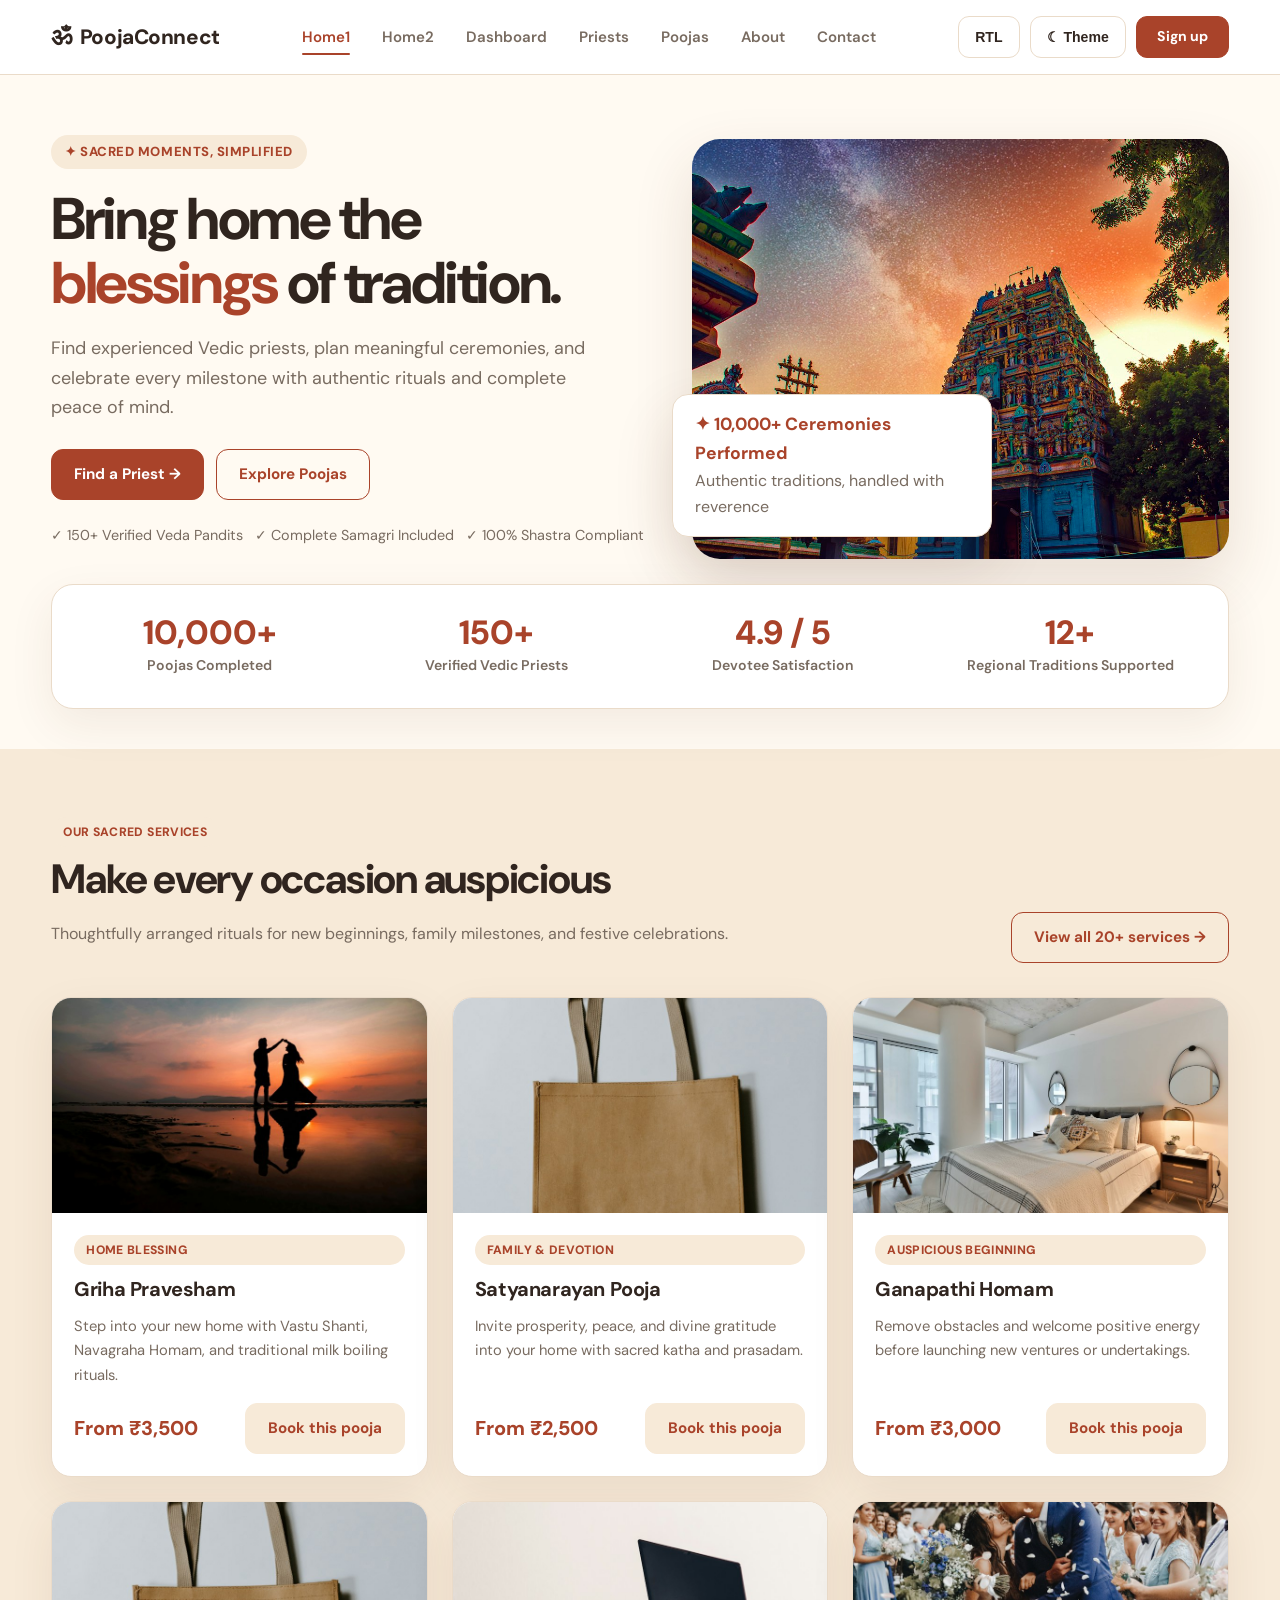
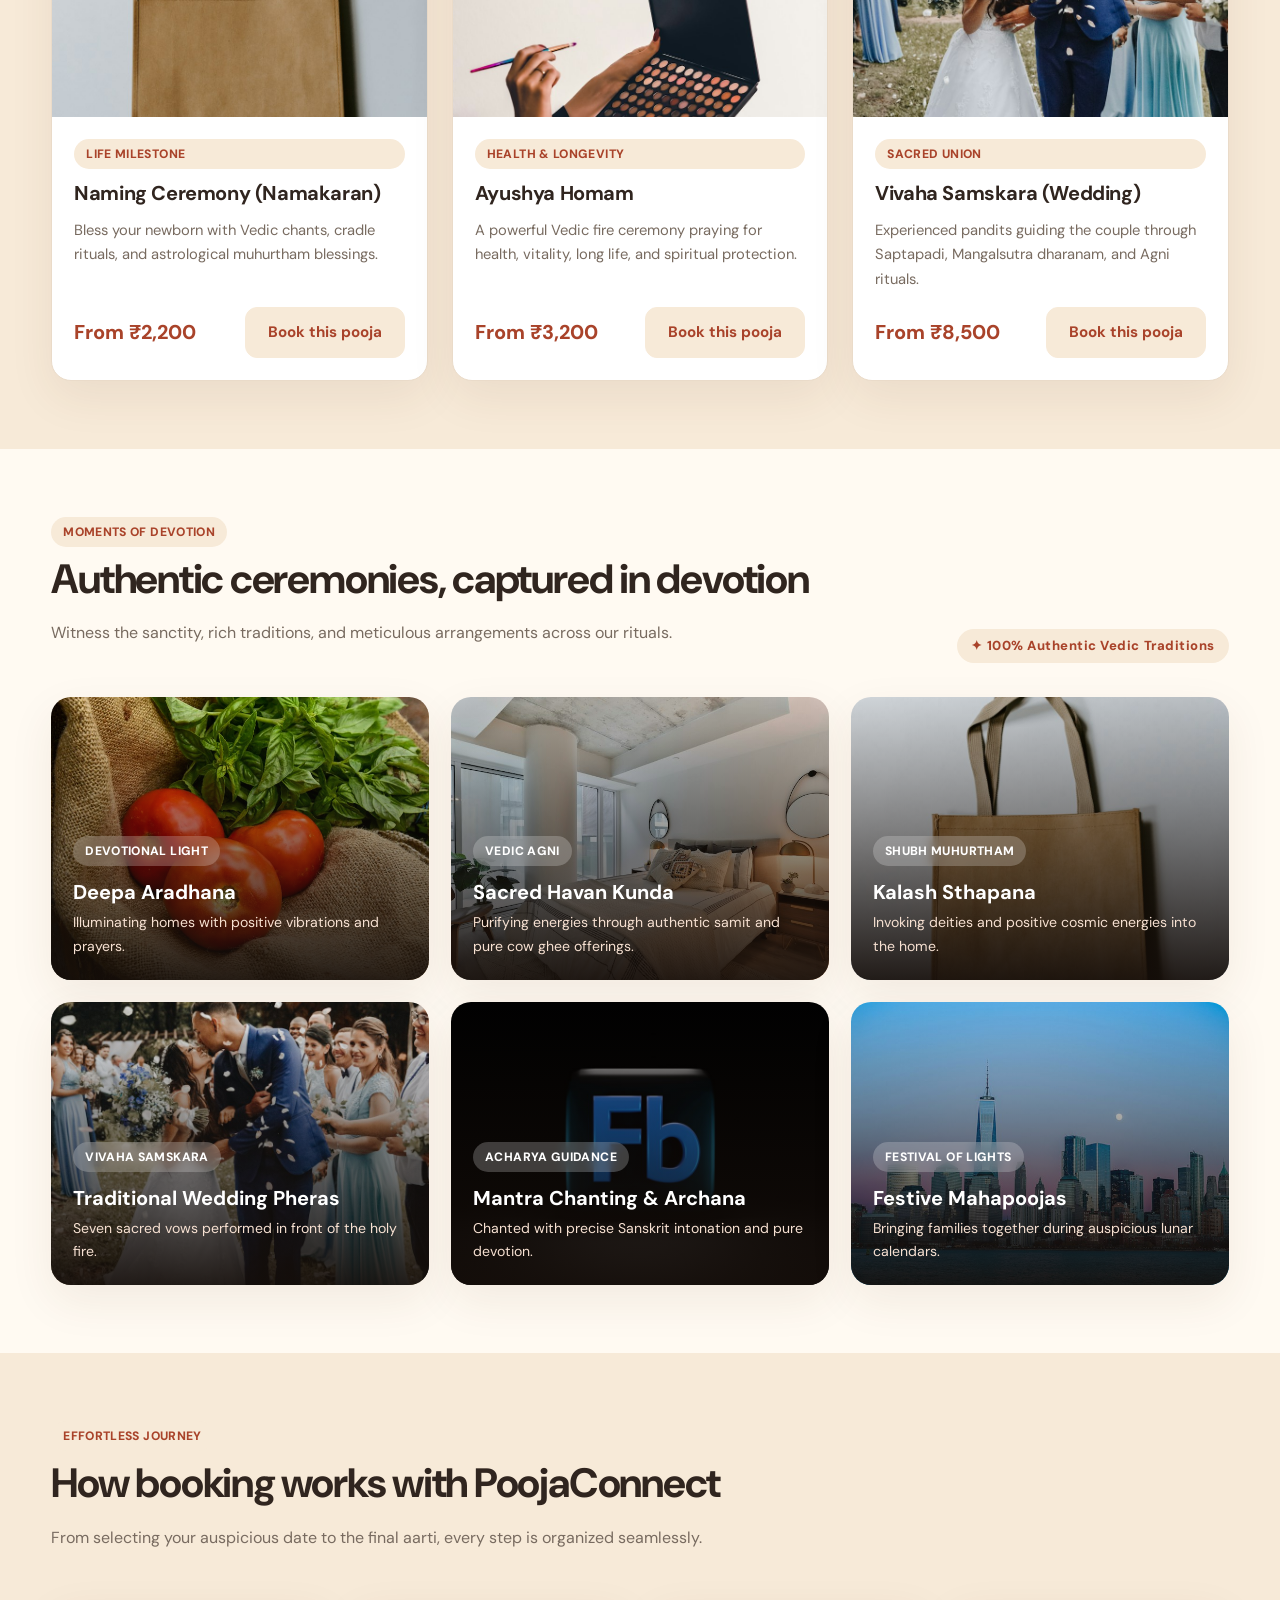
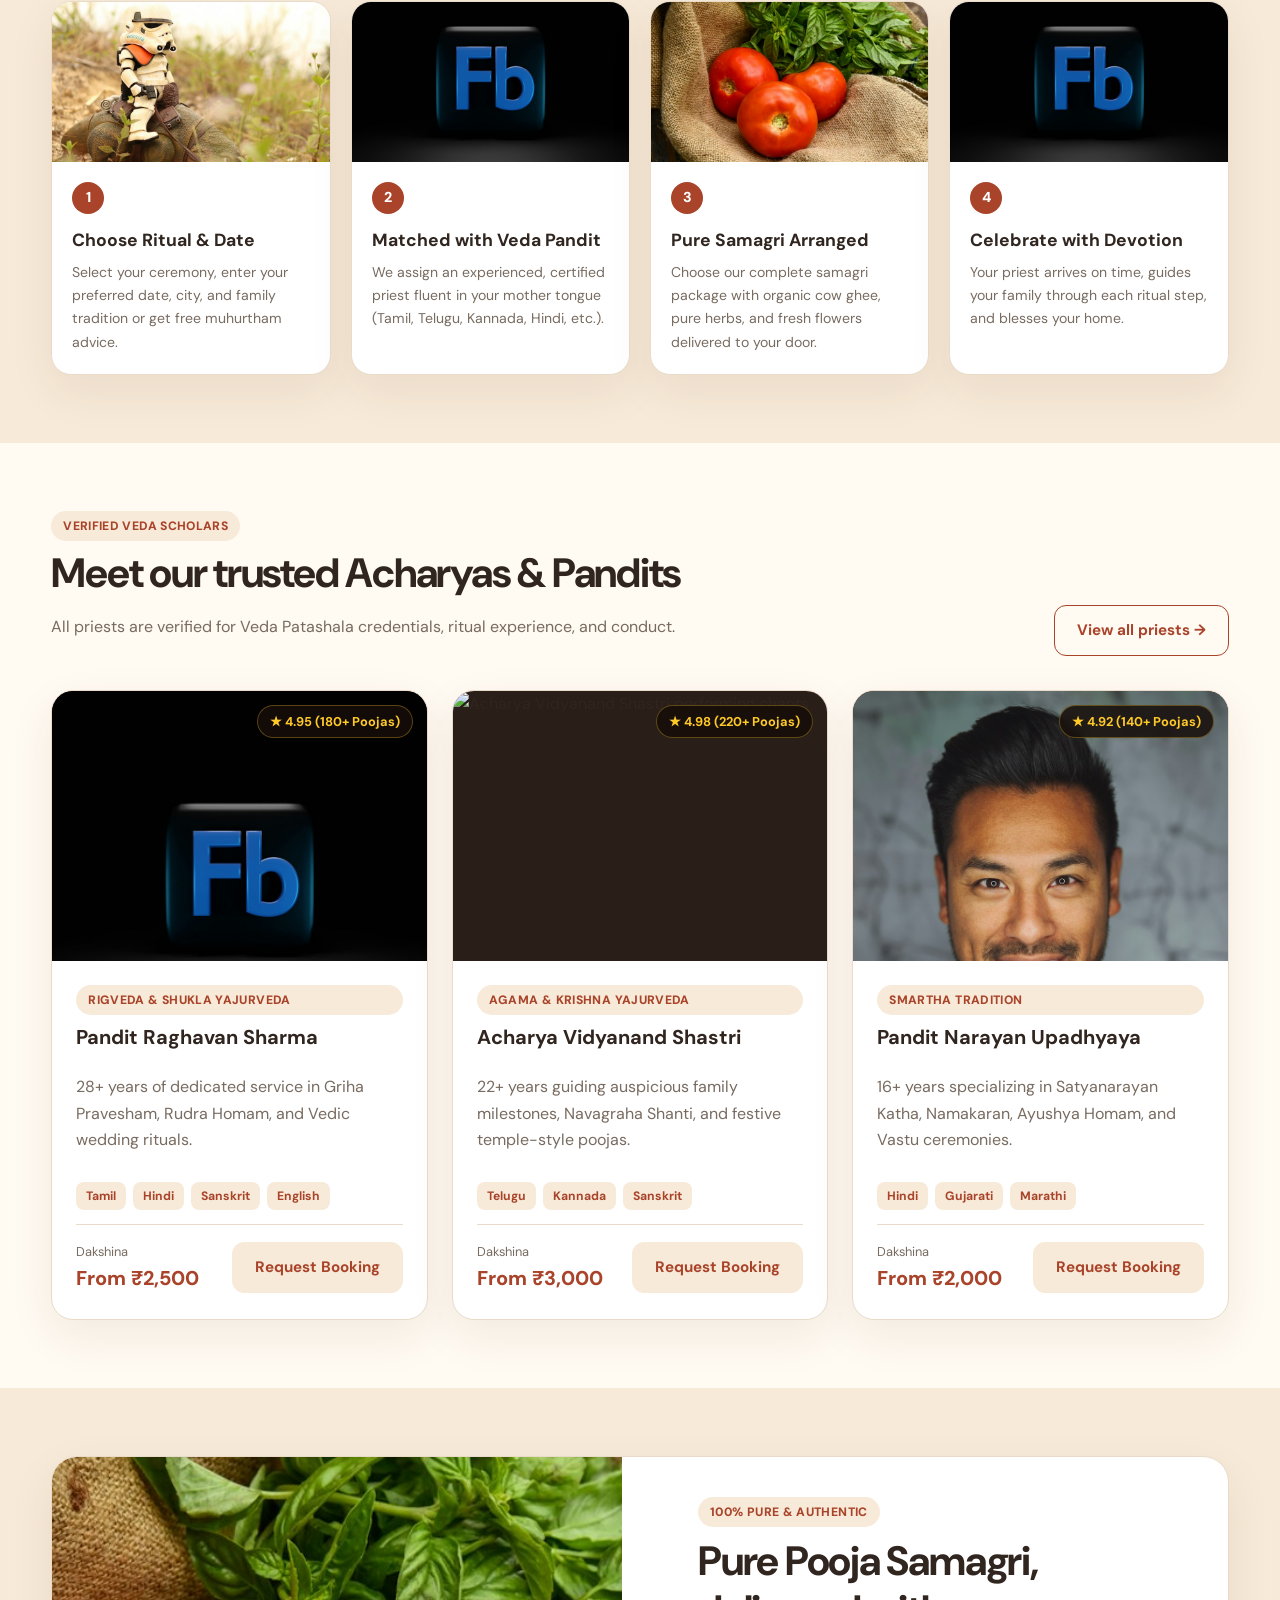
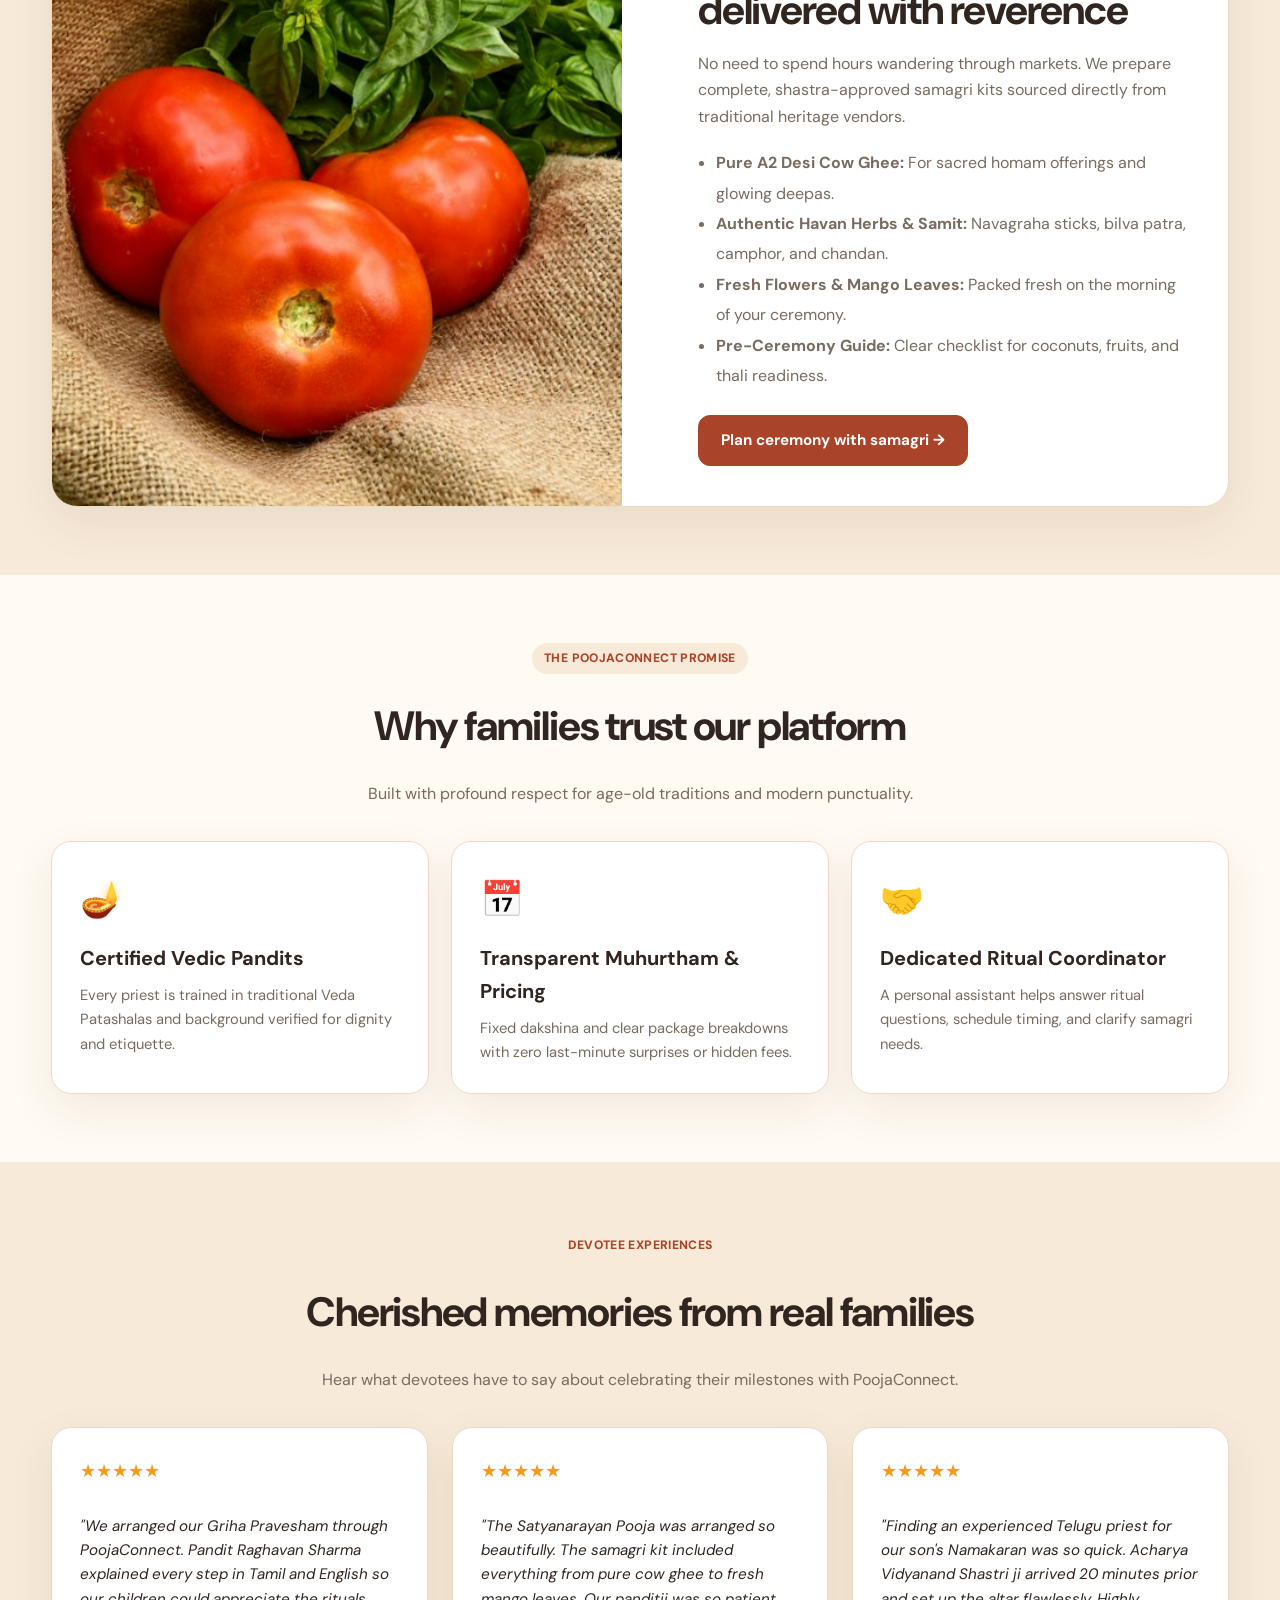
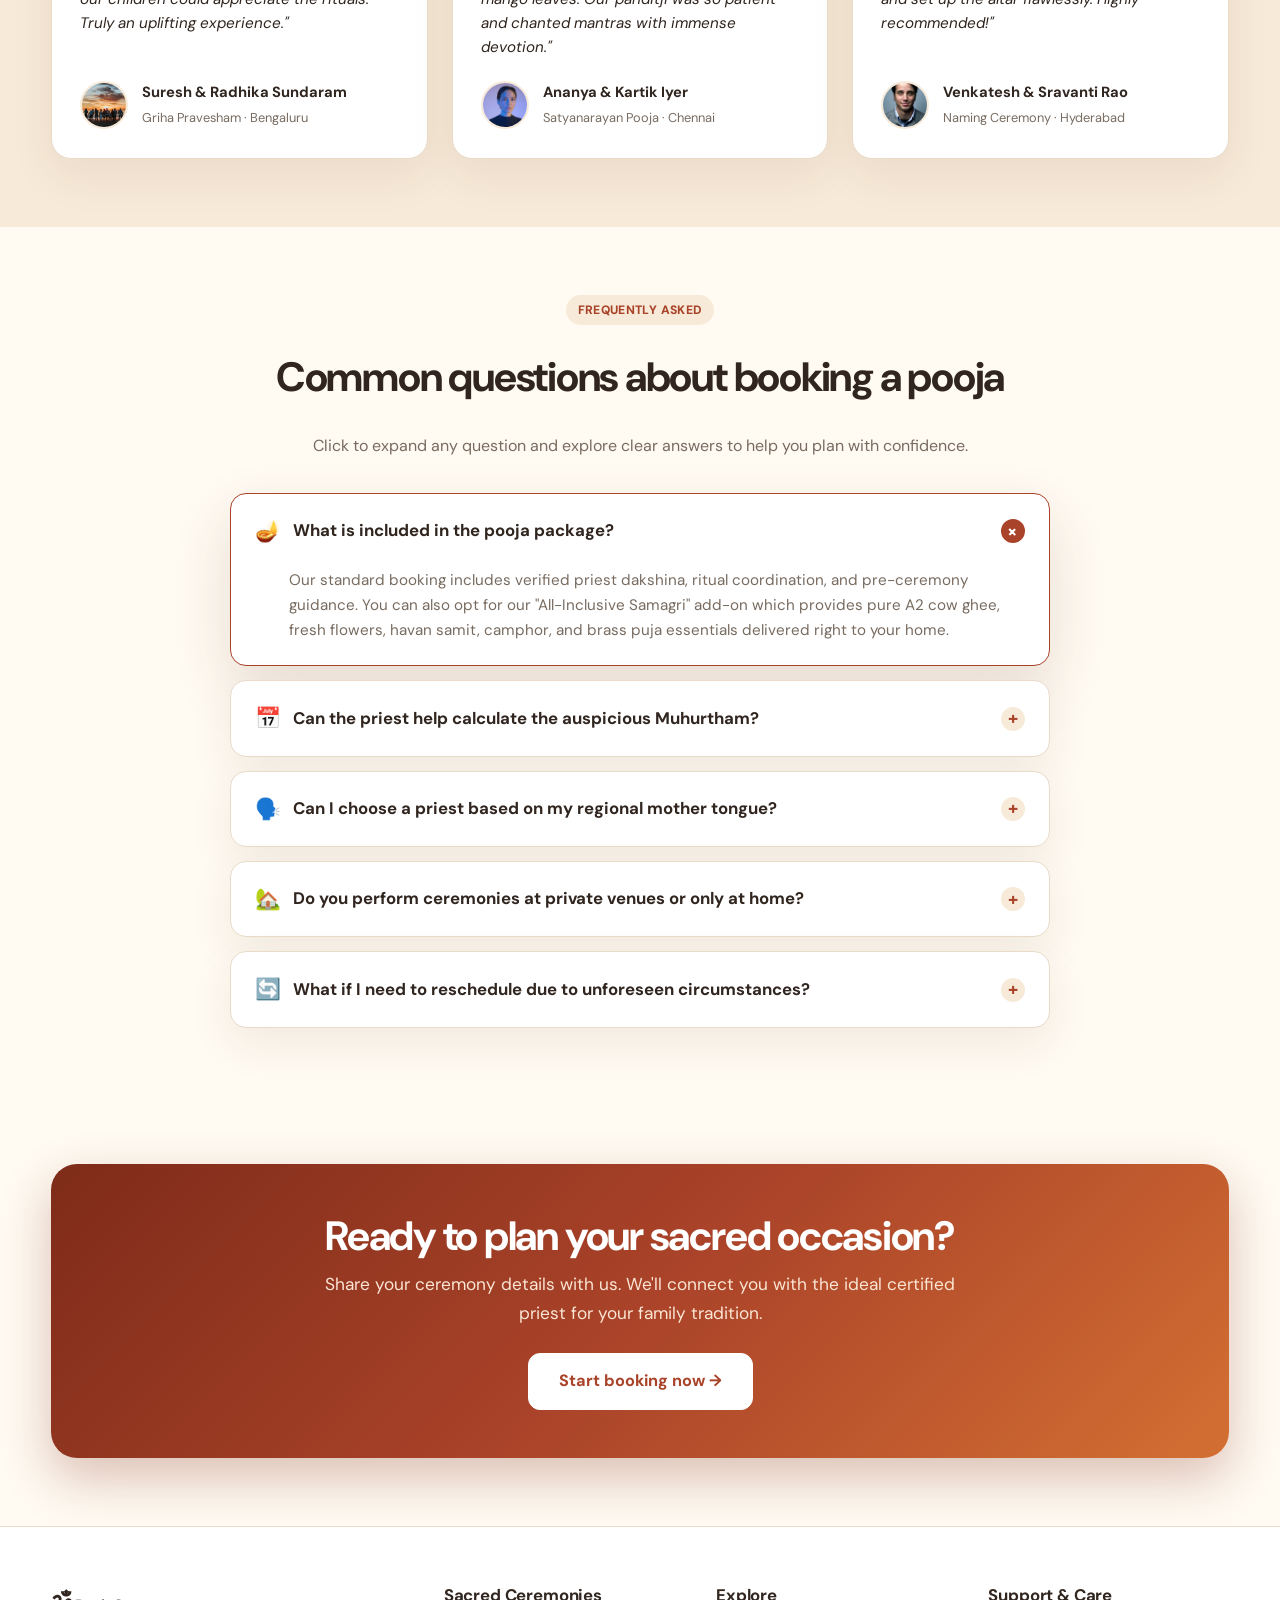
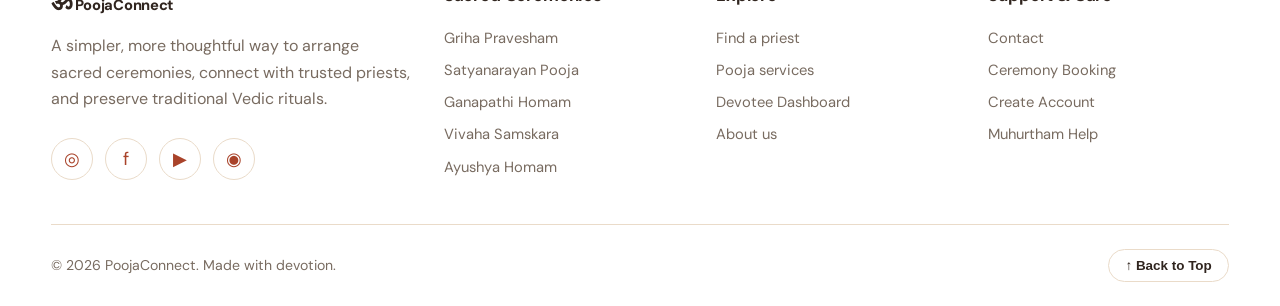
==== commit 06d33f2d: "Implement all 26 requested UI/UX fixes, dashboard page, brand logo, and responsive styling" ====
--- a/index.html
+++ b/index.html
@@ -5,28 +5,49 @@
   <meta name="viewport" content="width=device-width,initial-scale=1">
   <meta name="description" content="Book trusted Vedic priests and authentic pooja services with PoojaConnect. Verified pandits, pure samagri, and stress-free ceremony planning.">
   <title>Home1 | PoojaConnect</title>
-  <link rel="icon" href="assets/images/brass-diya-close.jpg" type="image/jpeg">
+  <!-- Dedicated Sacred Diya Favicon (Point 1) -->
+  <link rel="icon" href="assets/favicon.svg" type="image/svg+xml">
   <link rel="stylesheet" href="css/style.css">
 </head>
 <body>
+  <!-- HEADER & TOPBAR (Points 2, 3, 18, 19) -->
   <header class="topbar">
     <div class="container nav">
-      <a class="logo" href="index.html">ஓம் <span>PoojaConnect</span></a>
+      <!-- Brand Logo - Avoid Tamil, using Universal Devanagari Om & Name (Point 2) -->
+      <a class="logo" href="index.html">
+        <span class="logo-mark">ॐ</span>
+        <span>PoojaConnect</span>
+      </a>
+
+      <!-- Centered Navigation Links (Point 3) - Removed Login (Point 19) -->
       <nav class="navlinks">
         <a class="active" href="index.html">Home1</a>
-        <a class="" href="home2.html">Home2</a>
-        <a class="" href="priests.html">Priests</a>
-        <a class="" href="poojas.html">Poojas</a>
-        <a class="" href="about.html">About</a>
-        <a class="" href="contact.html">Contact</a>
-        <a href="login.html">Login</a>
+        <a href="home2.html">Home2</a>
+        <a href="dashboard.html">Dashboard</a>
+        <a href="priests.html">Priests</a>
+        <a href="poojas.html">Poojas</a>
+        <a href="about.html">About</a>
+        <a href="contact.html">Contact</a>
+
+        <!-- Mobile Menu Actions: Theme, RTL, Sign Up Inside Menu Drawer (Point 18) -->
+        <div class="mobile-nav-actions">
+          <div class="mobile-nav-actions-row">
+            <button class="icon-btn" data-rtl-toggle aria-label="Toggle right to left">RTL</button>
+            <button class="icon-btn" data-theme-toggle>☾ Theme</button>
+          </div>
+          <a class="btn-nav-primary" href="signup.html">Sign up</a>
+        </div>
       </nav>
+
+      <!-- Desktop Nav Actions (Equal Height 42px) (Point 3) -->
       <div class="nav-actions">
         <button class="icon-btn" data-rtl-toggle aria-label="Toggle right to left">RTL</button>
         <button class="icon-btn" data-theme-toggle>☾ Theme</button>
-        <a class="btn" href="signup.html">Sign up</a>
-        <button class="menu-btn" aria-label="Open menu">☰</button>
-      </div>
+        <a class="btn-nav-primary" href="signup.html">Sign up</a>
+      </div>
+
+      <!-- Hamburger Button (Point 18) -->
+      <button class="menu-btn" aria-label="Toggle navigation menu">☰</button>
     </div>
   </header>
 
@@ -38,14 +59,19 @@
           <span class="eyebrow">✦ SACRED MOMENTS, SIMPLIFIED</span>
           <h1>Bring home the <em>blessings</em> of tradition.</h1>
           <p class="lead">Find experienced Vedic priests, plan meaningful ceremonies, and celebrate every milestone with authentic rituals and complete peace of mind.</p>
-          <div style="display:flex;gap:12px;flex-wrap:wrap;margin-top:26px">
+          
+          <!-- Single line buttons on mobile for Home 1 (Point 22) -->
+          <div class="hero-btn-group">
             <a class="btn" href="priests.html">Find a Priest →</a>
             <a class="btn secondary" href="poojas.html">Explore Poojas</a>
           </div>
-          <p class="muted" style="margin-top:25px">✓ 150+ Verified Veda Pandits &nbsp; ✓ Complete Samagri Included &nbsp; ✓ 100% Shastra Compliant</p>
+
+          <p class="muted" style="margin-top:24px;font-size:0.9rem">
+            ✓ 150+ Verified Veda Pandits &nbsp; ✓ Complete Samagri Included &nbsp; ✓ 100% Shastra Compliant
+          </p>
         </div>
         <div class="hero-art">
-          <img src="assets/images/hero-temple.jpg" alt="Majestic traditional Indian temple gopuram at sunset">
+          <img src="assets/images/hero-temple.jpg" alt="Traditional Indian temple gopuram at golden sunset">
           <div class="float-card">
             <strong>✦ 10,000+ Ceremonies Performed</strong>
             <span class="muted">Authentic traditions, handled with reverence</span>
@@ -76,7 +102,7 @@
       </div>
     </div>
 
-    <!-- CORE POOJA SERVICES WITH REALISTIC IMAGERY -->
+    <!-- CORE POOJA SERVICES WITH RELEVANT REALISTIC IMAGES (Point 4) -->
     <section class="section alt" style="margin-top:40px">
       <div class="container">
         <div class="section-head">
@@ -94,7 +120,7 @@
               <span class="tag">HOME BLESSING</span>
               <h3>Griha Pravesham</h3>
               <p class="muted">Step into your new home with Vastu Shanti, Navagraha Homam, and traditional milk boiling rituals.</p>
-              <div style="display:flex;justify-content:space-between;align-items:center;margin-top:14px">
+              <div style="display:flex;justify-content:space-between;align-items:center;margin-top:auto">
                 <span class="price">From ₹3,500</span>
                 <a class="btn light" href="booking.html">Book this pooja</a>
               </div>
@@ -102,12 +128,12 @@
           </article>
 
           <article class="card">
-            <img src="assets/images/satyanarayan-pooja.jpg" alt="Authentic devotional Satyanarayan pooja setup with flowers and lamps">
+            <img src="assets/images/satyanarayan-pooja.jpg" alt="Devotional Satyanarayan pooja setup with flowers and lamps">
             <div class="card-body">
               <span class="tag">FAMILY & DEVOTION</span>
               <h3>Satyanarayan Pooja</h3>
               <p class="muted">Invite prosperity, peace, and divine gratitude into your home with sacred katha and prasadam.</p>
-              <div style="display:flex;justify-content:space-between;align-items:center;margin-top:14px">
+              <div style="display:flex;justify-content:space-between;align-items:center;margin-top:auto">
                 <span class="price">From ₹2,500</span>
                 <a class="btn light" href="booking.html">Book this pooja</a>
               </div>
@@ -120,7 +146,7 @@
               <span class="tag">AUSPICIOUS BEGINNING</span>
               <h3>Ganapathi Homam</h3>
               <p class="muted">Remove obstacles and welcome positive energy before launching new ventures or undertakings.</p>
-              <div style="display:flex;justify-content:space-between;align-items:center;margin-top:14px">
+              <div style="display:flex;justify-content:space-between;align-items:center;margin-top:auto">
                 <span class="price">From ₹3,000</span>
                 <a class="btn light" href="booking.html">Book this pooja</a>
               </div>
@@ -133,7 +159,7 @@
               <span class="tag">LIFE MILESTONE</span>
               <h3>Naming Ceremony (Namakaran)</h3>
               <p class="muted">Bless your newborn with Vedic chants, cradle rituals, and astrological muhurtham blessings.</p>
-              <div style="display:flex;justify-content:space-between;align-items:center;margin-top:14px">
+              <div style="display:flex;justify-content:space-between;align-items:center;margin-top:auto">
                 <span class="price">From ₹2,200</span>
                 <a class="btn light" href="booking.html">Book this pooja</a>
               </div>
@@ -146,7 +172,7 @@
               <span class="tag">HEALTH & LONGEVITY</span>
               <h3>Ayushya Homam</h3>
               <p class="muted">A powerful Vedic fire ceremony praying for health, vitality, long life, and spiritual protection.</p>
-              <div style="display:flex;justify-content:space-between;align-items:center;margin-top:14px">
+              <div style="display:flex;justify-content:space-between;align-items:center;margin-top:auto">
                 <span class="price">From ₹3,200</span>
                 <a class="btn light" href="booking.html">Book this pooja</a>
               </div>
@@ -159,7 +185,7 @@
               <span class="tag">SACRED UNION</span>
               <h3>Vivaha Samskara (Wedding)</h3>
               <p class="muted">Experienced pandits guiding the couple through Saptapadi, Mangalsutra dharanam, and Agni rituals.</p>
-              <div style="display:flex;justify-content:space-between;align-items:center;margin-top:14px">
+              <div style="display:flex;justify-content:space-between;align-items:center;margin-top:auto">
                 <span class="price">From ₹8,500</span>
                 <a class="btn light" href="booking.html">Book this pooja</a>
               </div>
@@ -169,7 +195,7 @@
       </div>
     </section>
 
-    <!-- NEW SECTION: SACRED RITUALS VISUAL GALLERY -->
+    <!-- SACRED RITUALS VISUAL GALLERY (Points 4, 21, 23) -->
     <section class="section">
       <div class="container">
         <div class="section-head">
@@ -222,7 +248,7 @@
             <div class="gallery-overlay">
               <span class="tag">ACHARYA GUIDANCE</span>
               <h3>Mantra Chanting & Archana</h3>
-              <p>Chanted with precise Sanskrit intonation and pure bhavana.</p>
+              <p>Chanted with precise Sanskrit intonation and pure devotion.</p>
             </div>
           </div>
 
@@ -238,7 +264,7 @@
       </div>
     </section>
 
-    <!-- NEW SECTION: HOW POOJACONNECT WORKS WITH VISUAL STEP CARDS -->
+    <!-- HOW POOJACONNECT WORKS -->
     <section class="section alt">
       <div class="container">
         <div class="section-head">
@@ -259,7 +285,7 @@
           </div>
 
           <div class="step-card">
-            <img src="assets/images/priest-2.jpg" alt="Vedic priest profile verification">
+            <img src="assets/images/priest-vedic.jpg" alt="Vedic priest profile verification">
             <div class="step-body">
               <span class="step-num">2</span>
               <h3>Matched with Veda Pandit</h3>
@@ -288,7 +314,7 @@
       </div>
     </section>
 
-    <!-- NEW SECTION: FEATURED VERIFIED PRIESTS -->
+    <!-- FEATURED VERIFIED PRIESTS (Points 4, 12) -->
     <section class="section">
       <div class="container">
         <div class="section-head">
@@ -302,7 +328,7 @@
         <div class="priest-grid">
           <article class="priest-card">
             <div class="priest-thumb-wrap">
-              <img src="assets/images/priest-1.jpg" alt="Pandit Raghavan Sharma in traditional attire">
+              <img src="assets/images/priest-vedic.jpg" alt="Pandit Raghavan Sharma in traditional attire">
               <span class="priest-badge">★ 4.95 (180+ Poojas)</span>
             </div>
             <div class="priest-body">
@@ -317,7 +343,7 @@
               </div>
               <div class="priest-footer">
                 <div>
-                  <span class="muted" style="font-size:.8rem;display:block">Dakshina</span>
+                  <span class="muted" style="font-size:0.8rem;display:block">Dakshina</span>
                   <span class="price">From ₹2,500</span>
                 </div>
                 <a class="btn light" href="booking.html">Request Booking</a>
@@ -341,7 +367,7 @@
               </div>
               <div class="priest-footer">
                 <div>
-                  <span class="muted" style="font-size:.8rem;display:block">Dakshina</span>
+                  <span class="muted" style="font-size:0.8rem;display:block">Dakshina</span>
                   <span class="price">From ₹3,000</span>
                 </div>
                 <a class="btn light" href="booking.html">Request Booking</a>
@@ -365,7 +391,7 @@
               </div>
               <div class="priest-footer">
                 <div>
-                  <span class="muted" style="font-size:.8rem;display:block">Dakshina</span>
+                  <span class="muted" style="font-size:0.8rem;display:block">Dakshina</span>
                   <span class="price">From ₹2,000</span>
                 </div>
                 <a class="btn light" href="booking.html">Request Booking</a>
@@ -376,44 +402,20 @@
       </div>
     </section>
 
-    <!-- NEW SECTION: PURE SAMAGRI & REVERENCE BANNER -->
+    <!-- PURE SAMAGRI BANNER -->
     <section class="section alt">
       <div class="container">
-        <div class="samagri-banner">
-          <img src="assets/images/samagri-kit.jpg" alt="Auspicious brass lamps and complete pure puja samagri kit">
-          <div class="samagri-content">
+        <div class="grid-two" style="background:var(--surface);border:1px solid var(--line);border-radius:26px;overflow:hidden;box-shadow:var(--shadow)">
+          <img src="assets/images/samagri-kit.jpg" alt="Auspicious brass lamps and complete pure puja samagri kit" style="width:100%;height:100%;min-height:360px;object-fit:cover">
+          <div style="padding:40px">
             <span class="tag">100% PURE & AUTHENTIC</span>
-            <h2>Pure Pooja Samagri, delivered with reverence</h2>
+            <h2 style="margin:10px 0 14px">Pure Pooja Samagri, delivered with reverence</h2>
             <p class="muted">No need to spend hours wandering through markets. We prepare complete, shastra-approved samagri kits sourced directly from traditional heritage vendors.</p>
-            <ul class="check-list">
-              <li>
-                <span class="check-icon">✓</span>
-                <div>
-                  <strong>Pure A2 Desi Cow Ghee:</strong>
-                  <span class="muted"> For sacred homam offerings and glowing deepas.</span>
-                </div>
-              </li>
-              <li>
-                <span class="check-icon">✓</span>
-                <div>
-                  <strong>Authentic Havan Herbs & Samit:</strong>
-                  <span class="muted"> Navagraha sticks, bilva patra, camphor, and pure chandan.</span>
-                </div>
-              </li>
-              <li>
-                <span class="check-icon">✓</span>
-                <div>
-                  <strong>Fresh Pooja Flowers & Mango Leaves:</strong>
-                  <span class="muted"> Packed fresh on the morning of your ceremony.</span>
-                </div>
-              </li>
-              <li>
-                <span class="check-icon">✓</span>
-                <div>
-                  <strong>Pre-Ceremony Preparation Guide:</strong>
-                  <span class="muted"> Clear checklist for family items like fruits, coconut, and thali.</span>
-                </div>
-              </li>
+            <ul class="muted" style="line-height:1.9;margin:18px 0 24px;padding-left:18px">
+              <li><strong>Pure A2 Desi Cow Ghee:</strong> For sacred homam offerings and glowing deepas.</li>
+              <li><strong>Authentic Havan Herbs & Samit:</strong> Navagraha sticks, bilva patra, camphor, and chandan.</li>
+              <li><strong>Fresh Flowers & Mango Leaves:</strong> Packed fresh on the morning of your ceremony.</li>
+              <li><strong>Pre-Ceremony Guide:</strong> Clear checklist for coconuts, fruits, and thali readiness.</li>
             </ul>
             <a class="btn" href="booking.html">Plan ceremony with samagri →</a>
           </div>
@@ -424,12 +426,10 @@
     <!-- WHY POOJACONNECT -->
     <section class="section">
       <div class="container">
-        <div class="section-head">
-          <div>
-            <span class="tag">THE POOJACONNECT PROMISE</span>
-            <h2>Why families trust our platform</h2>
-            <p class="muted">Built with profound respect for age-old traditions and modern punctuality.</p>
-          </div>
+        <div class="section-head center">
+          <span class="tag">THE POOJACONNECT PROMISE</span>
+          <h2>Why families trust our platform</h2>
+          <p class="muted">Built with profound respect for age-old traditions and modern punctuality.</p>
         </div>
         <div class="features">
           <div class="feature">
@@ -451,116 +451,168 @@
       </div>
     </section>
 
-    <!-- NEW SECTION: DEVOTEE TESTIMONIALS -->
+    <!-- DEVOTEE TESTIMONIALS (Points 21, 23) -->
     <section class="section alt">
       <div class="container">
-        <div class="section-head">
-          <div>
-            <span class="tag">DEVOTEE EXPERIENCES</span>
-            <h2>Cherished memories from real families</h2>
-            <p class="muted">Hear what devotees have to say about celebrating their milestones with PoojaConnect.</p>
-          </div>
-        </div>
-        <div class="testimonials-grid">
-          <div class="testimonial-card">
-            <div>
-              <div class="stars">★★★★★</div>
-              <blockquote>"We arranged our Griha Pravesham through PoojaConnect. Pandit Raghavan Sharma explained every step in Tamil and English so our children could appreciate the rituals. Truly an uplifting experience."</blockquote>
-            </div>
-            <div class="devotee-profile">
-              <img class="devotee-avatar" src="assets/images/testimonial-family1.jpg" alt="Suresh & Radhika Sundaram">
+        <div class="section-head center">
+          <span class="tag">DEVOTEE EXPERIENCES</span>
+          <h2>Cherished memories from real families</h2>
+          <p class="muted">Hear what devotees have to say about celebrating their milestones with PoojaConnect.</p>
+        </div>
+        <div class="cards">
+          <div class="card" style="padding:28px">
+            <div style="color:#f59e0b;font-size:1.15rem;margin-bottom:12px">★★★★★</div>
+            <p style="font-style:italic;margin-bottom:20px;font-size:0.95rem;line-height:1.6">
+              "We arranged our Griha Pravesham through PoojaConnect. Pandit Raghavan Sharma explained every step in Tamil and English so our children could appreciate the rituals. Truly an uplifting experience."
+            </p>
+            <div style="display:flex;align-items:center;gap:14px;margin-top:auto">
+              <img src="assets/images/testimonial-family1.jpg" alt="Suresh & Radhika Sundaram" style="width:48px;height:48px;border-radius:50%;object-fit:cover;border:2px solid var(--soft)">
               <div>
-                <div class="devotee-name">Suresh & Radhika Sundaram</div>
-                <div class="devotee-ceremony">Griha Pravesham · Bengaluru</div>
-              </div>
-            </div>
-          </div>
-
-          <div class="testimonial-card">
-            <div>
-              <div class="stars">★★★★★</div>
-              <blockquote>"The Satyanarayan Pooja was arranged so beautifully. The samagri kit included everything from pure cow ghee to fresh mango leaves. Our panditji was so patient and chanted mantras with immense devotion."</blockquote>
-            </div>
-            <div class="devotee-profile">
-              <img class="devotee-avatar" src="assets/images/testimonial-family2.jpg" alt="Ananya & Kartik Iyer">
+                <strong style="display:block;font-size:0.92rem">Suresh & Radhika Sundaram</strong>
+                <span class="muted" style="font-size:0.8rem">Griha Pravesham · Bengaluru</span>
+              </div>
+            </div>
+          </div>
+
+          <div class="card" style="padding:28px">
+            <div style="color:#f59e0b;font-size:1.15rem;margin-bottom:12px">★★★★★</div>
+            <p style="font-style:italic;margin-bottom:20px;font-size:0.95rem;line-height:1.6">
+              "The Satyanarayan Pooja was arranged so beautifully. The samagri kit included everything from pure cow ghee to fresh mango leaves. Our panditji was so patient and chanted mantras with immense devotion."
+            </p>
+            <div style="display:flex;align-items:center;gap:14px;margin-top:auto">
+              <img src="assets/images/testimonial-family2.jpg" alt="Ananya & Kartik Iyer" style="width:48px;height:48px;border-radius:50%;object-fit:cover;border:2px solid var(--soft)">
               <div>
-                <div class="devotee-name">Ananya & Kartik Iyer</div>
-                <div class="devotee-ceremony">Satyanarayan Pooja · Chennai</div>
-              </div>
-            </div>
-          </div>
-
-          <div class="testimonial-card">
-            <div>
-              <div class="stars">★★★★★</div>
-              <blockquote>"Finding an experienced Telugu priest for our son's Namakaran was so quick. Acharya Vidyanand Shastri ji arrived 20 minutes prior and set up the altar flawlessly. Highly recommended!"</blockquote>
-            </div>
-            <div class="devotee-profile">
-              <img class="devotee-avatar" src="assets/images/testimonial-family3.jpg" alt="Venkatesh & Sravanti Rao">
+                <strong style="display:block;font-size:0.92rem">Ananya & Kartik Iyer</strong>
+                <span class="muted" style="font-size:0.8rem">Satyanarayan Pooja · Chennai</span>
+              </div>
+            </div>
+          </div>
+
+          <div class="card" style="padding:28px">
+            <div style="color:#f59e0b;font-size:1.15rem;margin-bottom:12px">★★★★★</div>
+            <p style="font-style:italic;margin-bottom:20px;font-size:0.95rem;line-height:1.6">
+              "Finding an experienced Telugu priest for our son's Namakaran was so quick. Acharya Vidyanand Shastri ji arrived 20 minutes prior and set up the altar flawlessly. Highly recommended!"
+            </p>
+            <div style="display:flex;align-items:center;gap:14px;margin-top:auto">
+              <img src="assets/images/testimonial-family3.jpg" alt="Venkatesh & Sravanti Rao" style="width:48px;height:48px;border-radius:50%;object-fit:cover;border:2px solid var(--soft)">
               <div>
-                <div class="devotee-name">Venkatesh & Sravanti Rao</div>
-                <div class="devotee-ceremony">Naming Ceremony · Hyderabad</div>
-              </div>
-            </div>
-          </div>
-        </div>
-      </div>
-    </section>
-
-    <!-- NEW SECTION: FREQUENTLY ASKED QUESTIONS -->
+                <strong style="display:block;font-size:0.92rem">Venkatesh & Sravanti Rao</strong>
+                <span class="muted" style="font-size:0.8rem">Naming Ceremony · Hyderabad</span>
+              </div>
+            </div>
+          </div>
+        </div>
+      </div>
+    </section>
+
+    <!-- NEW INTERACTIVE DROPDOWN FAQ SECTION (Point 5) -->
     <section class="section">
       <div class="container">
-        <div class="section-head">
-          <div>
-            <span class="tag">FREQUENTLY ASKED</span>
-            <h2>Common questions about booking a pooja</h2>
-            <p class="muted">Clear answers to help you plan your ceremony with clarity.</p>
-          </div>
-        </div>
-        <div class="faq-grid">
-          <div class="faq-card">
-            <h4><span>🪔</span> What is included in the pooja package?</h4>
-            <p>Our standard booking includes verified priest dakshina, ritual coordination, and guidance. You can also opt for our "All-Inclusive Samagri" add-on which provides pure ghee, flowers, havan samit, and puja essentials.</p>
-          </div>
-
-          <div class="faq-card">
-            <h4><span>📅</span> Can the priest help calculate the auspicious Muhurtham?</h4>
-            <p>Yes. When submitting your booking request, simply mention that you need muhurtham guidance. Our senior astrologer acharyas will review your Janma Nakshatra and propose the most auspicious timings.</p>
-          </div>
-
-          <div class="faq-card">
-            <h4><span>🗣️</span> Can I choose a priest based on my mother tongue?</h4>
-            <p>Absolutely. We have pandits proficient in Tamil, Telugu, Kannada, Hindi, Marathi, Gujarati, and Sanskrit to ensure your family fully understands the meaning of the rituals.</p>
-          </div>
-
-          <div class="faq-card">
-            <h4><span>🏡</span> Do you support ceremonies at venues or only at home?</h4>
-            <p>We perform rituals at private homes, apartments, community halls, temple venues, and corporate offices. Just provide the venue address during checkout.</p>
-          </div>
-        </div>
-      </div>
-    </section>
-
-    <!-- CALL TO ACTION SECTION -->
+        <div class="section-head center">
+          <span class="tag">FREQUENTLY ASKED</span>
+          <h2>Common questions about booking a pooja</h2>
+          <p class="muted">Click to expand any question and explore clear answers to help you plan with confidence.</p>
+        </div>
+
+        <div class="faq-accordion">
+          <!-- FAQ 1 (Default Open) -->
+          <details class="faq-dropdown" open>
+            <summary class="faq-summary">
+              <div class="faq-icon-title">
+                <span class="q-icon">🪔</span>
+                <span>What is included in the pooja package?</span>
+              </div>
+              <span class="faq-chevron">+</span>
+            </summary>
+            <div class="faq-content">
+              Our standard booking includes verified priest dakshina, ritual coordination, and pre-ceremony guidance. You can also opt for our "All-Inclusive Samagri" add-on which provides pure A2 cow ghee, fresh flowers, havan samit, camphor, and brass puja essentials delivered right to your home.
+            </div>
+          </details>
+
+          <!-- FAQ 2 -->
+          <details class="faq-dropdown">
+            <summary class="faq-summary">
+              <div class="faq-icon-title">
+                <span class="q-icon">📅</span>
+                <span>Can the priest help calculate the auspicious Muhurtham?</span>
+              </div>
+              <span class="faq-chevron">+</span>
+            </summary>
+            <div class="faq-content">
+              Yes, absolutely. When submitting your booking request, simply mention that you need muhurtham guidance. Our senior astrologer acharyas will review your Janma Nakshatra and propose the most auspicious timings based on the Panchangam.
+            </div>
+          </details>
+
+          <!-- FAQ 3 -->
+          <details class="faq-dropdown">
+            <summary class="faq-summary">
+              <div class="faq-icon-title">
+                <span class="q-icon">🗣️</span>
+                <span>Can I choose a priest based on my regional mother tongue?</span>
+              </div>
+              <span class="faq-chevron">+</span>
+            </summary>
+            <div class="faq-content">
+              Yes. We have certified pandits proficient in Tamil, Telugu, Kannada, Hindi, Marathi, Gujarati, and Sanskrit to ensure your family fully understands the meaning and significance of the sacred mantras.
+            </div>
+          </details>
+
+          <!-- FAQ 4 -->
+          <details class="faq-dropdown">
+            <summary class="faq-summary">
+              <div class="faq-icon-title">
+                <span class="q-icon">🏡</span>
+                <span>Do you perform ceremonies at private venues or only at home?</span>
+              </div>
+              <span class="faq-chevron">+</span>
+            </summary>
+            <div class="faq-content">
+              We perform rituals at private residences, apartments, community halls, marriage venues, temple premises, and commercial offices. Simply share your venue address when confirming your booking.
+            </div>
+          </details>
+
+          <!-- FAQ 5 -->
+          <details class="faq-dropdown">
+            <summary class="faq-summary">
+              <div class="faq-icon-title">
+                <span class="q-icon">🔄</span>
+                <span>What if I need to reschedule due to unforeseen circumstances?</span>
+              </div>
+              <span class="faq-chevron">+</span>
+            </summary>
+            <div class="faq-content">
+              We understand family schedules change. You can reschedule your ceremony free of charge up to 24 hours prior to the muhurtham date directly from your Devotee Dashboard or by calling our coordinator helpline.
+            </div>
+          </details>
+        </div>
+      </div>
+    </section>
+
+    <!-- CENTERED CTA SECTION WITH BUTTON BELOW IN ALL THREE DEVICES (Points 20, 21) -->
     <section class="section">
       <div class="container">
         <div class="cta">
-          <div>
+          <div class="cta-content">
             <h2>Ready to plan your sacred occasion?</h2>
-            <p>Share your ceremony details with us. We'll connect you with the ideal priest for your family tradition.</p>
-          </div>
-          <a class="btn light" href="booking.html">Start booking now →</a>
+            <p>Share your ceremony details with us. We'll connect you with the ideal certified priest for your family tradition.</p>
+          </div>
+          <a class="btn" href="booking.html">Start booking now →</a>
         </div>
       </div>
     </section>
   </main>
 
+  <!-- 4-COLUMN FOOTER WITH SOCIAL HOVER & BACK TO TOP (Point 6) -->
   <footer class="footer">
     <div class="container">
       <div class="footer-grid">
         <div>
-          <a class="logo" href="index.html">ஓம் <span>PoojaConnect</span></a>
-          <p class="muted">A simpler, more thoughtful way to arrange sacred ceremonies, connect with trusted priests, and preserve traditional rituals.</p>
+          <a class="logo" href="index.html">
+            <span class="logo-mark">ॐ</span>
+            <span>PoojaConnect</span>
+          </a>
+          <p class="muted">A simpler, more thoughtful way to arrange sacred ceremonies, connect with trusted priests, and preserve traditional Vedic rituals.</p>
+          <!-- Social Media with Smooth Hover (Points 6, 15) -->
           <div class="socials">
             <a href="https://instagram.com" aria-label="Instagram">◎</a>
             <a href="https://facebook.com" aria-label="Facebook">f</a>
@@ -569,21 +621,39 @@
           </div>
         </div>
         <div>
+          <h4>Sacred Ceremonies</h4>
+          <a href="poojas.html">Griha Pravesham</a>
+          <a href="poojas.html">Satyanarayan Pooja</a>
+          <a href="poojas.html">Ganapathi Homam</a>
+          <a href="poojas.html">Vivaha Samskara</a>
+          <a href="poojas.html">Ayushya Homam</a>
+        </div>
+        <div>
           <h4>Explore</h4>
           <a href="priests.html">Find a priest</a>
           <a href="poojas.html">Pooja services</a>
+          <a href="dashboard.html">Devotee Dashboard</a>
           <a href="about.html">About us</a>
         </div>
         <div>
-          <h4>Support</h4>
+          <h4>Support & Care</h4>
           <a href="contact.html">Contact</a>
-          <a href="login.html">Your account</a>
-          <a href="signup.html">Create account</a>
-        </div>
-      </div>
-      <div class="copyright">© <span data-year></span> PoojaConnect. Made with devotion.</div>
+          <a href="booking.html">Ceremony Booking</a>
+          <a href="signup.html">Create Account</a>
+          <a href="contact.html">Muhurtham Help</a>
+        </div>
+      </div>
+
+      <!-- Footer Bottom with Back to Top (Point 6) -->
+      <div class="footer-bottom">
+        <div>© <span data-year></span> PoojaConnect. Made with devotion.</div>
+        <button id="backToTop" class="back-to-top" aria-label="Back to top">↑ Back to Top</button>
+      </div>
     </div>
   </footer>
+
+  <!-- Floating Back to Top Button -->
+  <button id="floatingBackTop" class="floating-back-top" aria-label="Scroll to top">↑</button>
 
   <script src="js/main.js"></script>
 </body>
--- a/css/style.css
+++ b/css/style.css
@@ -1,82 +1,1696 @@
-
-@import url('https://fonts.googleapis.com/css2?family=DM+Sans:wght@400;500;600;700;800&family=Hind+Madurai:wght@400;500;600;700&display=swap');
-:root{--bg:#fffaf2;--surface:#fff;--ink:#30251f;--muted:#786b60;--brand:#a9432a;--brand2:#d97735;--soft:#f7ead8;--line:#eadbc9;--shadow:0 18px 50px rgba(93,53,25,.10)}
-[data-theme="dark"]{--bg:#171513;--surface:#24201d;--ink:#f8eee3;--muted:#c0afa0;--soft:#352a22;--line:#493b30;--shadow:0 18px 50px rgba(0,0,0,.25)}
-*{box-sizing:border-box}html{scroll-behavior:smooth}body{margin:0;background:var(--bg);color:var(--ink);font-family:'DM Sans','Hind Madurai',sans-serif;line-height:1.65;transition:.25s}a{color:inherit;text-decoration:none}img{max-width:100%;display:block}.container{width:min(1160px,92%);margin:auto}.topbar{position:sticky;top:0;z-index:20;background:color-mix(in srgb,var(--surface) 92%,transparent);backdrop-filter:blur(14px);border-bottom:1px solid var(--line)}.nav{height:76px;display:flex;align-items:center;gap:22px}.logo{font-weight:800;font-size:1.25rem;color:var(--brand);white-space:nowrap}.logo span{color:var(--ink)}.navlinks{display:flex;align-items:center;gap:21px;margin-left:auto}.navlinks a{font-size:.92rem;color:var(--muted);font-weight:600}.navlinks a:hover,.navlinks a.active{color:var(--brand)}.nav-actions{display:flex;gap:8px;align-items:center}.icon-btn,.menu-btn{border:1px solid var(--line);background:var(--surface);color:var(--ink);border-radius:12px;padding:10px 12px;cursor:pointer;font-weight:700}.menu-btn{display:none}.btn{display:inline-flex;align-items:center;justify-content:center;gap:8px;padding:12px 20px;border-radius:12px;background:var(--brand);color:white;font-weight:700;border:1px solid var(--brand);cursor:pointer;transition:.2s}.btn:hover{transform:translateY(-2px);background:#89351f}.btn.secondary{background:transparent;color:var(--brand)}.btn.light{background:var(--soft);color:var(--brand);border-color:var(--soft)}.hero{padding:64px 0 58px}.hero-grid{display:grid;grid-template-columns:1.02fr .98fr;gap:52px;align-items:center}.eyebrow{display:inline-flex;align-items:center;gap:8px;color:var(--brand);background:var(--soft);padding:7px 13px;border-radius:30px;font-size:.82rem;font-weight:800}.hero h1{font-size:clamp(2.6rem,5vw,4.7rem);line-height:1.08;letter-spacing:-.045em;margin:20px 0}.hero h1 em{font-style:normal;color:var(--brand)}.lead{font-size:1.1rem;color:var(--muted);max-width:570px}.hero-art{position:relative}.hero-art img{width:100%;height:420px;object-fit:cover;border-radius:28px;box-shadow:var(--shadow)}.float-card{position:absolute;bottom:22px;left:-25px;background:var(--surface);border:1px solid var(--line);box-shadow:var(--shadow);border-radius:16px;padding:15px 20px}.float-card strong{display:block;color:var(--brand);font-size:1.2rem}.section{padding:65px 0}.section.alt{background:var(--soft)}.section-head{display:flex;justify-content:space-between;align-items:end;gap:20px;margin-bottom:28px}.section h2,.page-title{font-size:clamp(2rem,3.5vw,3rem);line-height:1.15;margin:8px 0 12px;letter-spacing:-.035em}.muted{color:var(--muted)}.cards{display:grid;grid-template-columns:repeat(3,1fr);gap:20px}.card{background:var(--surface);border:1px solid var(--line);border-radius:20px;overflow:hidden;box-shadow:var(--shadow)}.card img{width:100%;height:205px;object-fit:cover}.card-body{padding:22px}.card h3{margin:0 0 7px;font-size:1.2rem}.tag{font-size:.78rem;color:var(--brand);font-weight:800;background:var(--soft);padding:5px 10px;border-radius:20px;display:inline-block}.price{font-size:1.2rem;font-weight:800;color:var(--brand)}.features{display:grid;grid-template-columns:repeat(3,1fr);gap:18px}.feature{padding:24px;background:var(--surface);border:1px solid var(--line);border-radius:18px}.feature .symbol{font-size:1.8rem}.cta{background:linear-gradient(120deg,#8f321f,#c45a2b);color:#fff;border-radius:26px;padding:42px;display:flex;justify-content:space-between;align-items:center;gap:20px}.cta p{color:#f8ddc9;margin-bottom:0}.page-hero{padding:58px 0 35px;background:var(--soft)}.page-hero p{max-width:650px;color:var(--muted)}.grid-two{display:grid;grid-template-columns:1fr 1fr;gap:30px;align-items:center}.form-card{background:var(--surface);border:1px solid var(--line);padding:28px;border-radius:20px;box-shadow:var(--shadow)}label{display:block;font-weight:700;font-size:.9rem;margin:13px 0 6px}input,select,textarea{width:100%;padding:13px 14px;border-radius:11px;border:1px solid var(--line);background:var(--bg);color:var(--ink);font:inherit;outline:none}input:focus,select:focus,textarea:focus{border-color:var(--brand);box-shadow:0 0 0 3px color-mix(in srgb,var(--brand) 14%,transparent)}textarea{min-height:120px;resize:vertical}.form-row{display:grid;grid-template-columns:1fr 1fr;gap:14px}.notice{padding:13px 15px;border-radius:12px;background:var(--soft);color:var(--muted);font-size:.9rem}.footer{padding:48px 0 22px;background:var(--surface);border-top:1px solid var(--line)}.footer-grid{display:grid;grid-template-columns:2fr 1fr 1fr;gap:30px}.footer h4{margin:0 0 12px}.footer a{display:block;color:var(--muted);margin:7px 0}.socials{display:flex;gap:10px;margin-top:15px}.socials a{width:38px;height:38px;border:1px solid var(--line);border-radius:50%;display:grid;place-items:center;color:var(--brand)}.copyright{border-top:1px solid var(--line);margin-top:28px;padding-top:18px;color:var(--muted);font-size:.85rem}.map{width:100%;height:340px;border:0;border-radius:18px;filter:saturate(.8)}.auth-wrap{min-height:calc(100vh - 76px);display:grid;place-items:center;padding:45px 18px}.auth-card{width:min(460px,100%);background:var(--surface);border:1px solid var(--line);box-shadow:var(--shadow);border-radius:24px;padding:34px}.auth-card h1{text-align:center;margin:0 0 8px}.auth-card .muted{text-align:center;margin:0 0 22px}.auth-card .btn{width:100%;margin-top:20px}.auth-links{text-align:center;margin-top:18px;color:var(--muted);font-size:.92rem}.auth-links a{color:var(--brand);font-weight:800}.password-wrap{position:relative}.password-wrap input{padding-right:55px}.show-pass{position:absolute;right:8px;top:8px;border:0;background:transparent;color:var(--brand);padding:7px;cursor:pointer;font-weight:700}.rtl{direction:rtl}.rtl .navlinks{margin-left:0;margin-right:auto}.rtl .float-card{left:auto;right:-25px}.rtl .password-wrap input{padding-right:14px;padding-left:55px}.rtl .show-pass{right:auto;left:8px}.rtl .navlinks a,.rtl .logo{font-family:'Hind Madurai',sans-serif}
-@media(max-width:900px){.navlinks{display:none;position:absolute;top:76px;left:0;right:0;background:var(--surface);padding:20px 4%;border-bottom:1px solid var(--line);flex-direction:column;align-items:flex-start}.navlinks.open{display:flex}.menu-btn{display:block}.hero-grid,.grid-two{grid-template-columns:1fr}.hero-art img{height:340px}.cards,.features{grid-template-columns:repeat(2,1fr)}.float-card{left:12px}.rtl .float-card{right:12px}.footer-grid{grid-template-columns:1fr 1fr}}
-@media(max-width:600px){.nav{gap:8px;height:68px}.navlinks{top:68px}.logo{font-size:1.05rem}.nav-actions{margin-left:auto}.icon-btn{padding:9px}.hero{padding:40px 0}.hero-art img{height:270px}.cards,.features,.footer-grid,.form-row{grid-template-columns:1fr}.section{padding:48px 0}.section-head{display:block}.cta{padding:28px;display:block}.cta .btn{margin-top:18px}.auth-card{padding:25px}.page-hero{padding:42px 0 25px}}
-
-/* Enhanced Visual Components for Realistic Images & New Sections */
-.stats-strip{display:grid;grid-template-columns:repeat(4,1fr);gap:20px;padding:34px 28px;background:var(--surface);border:1px solid var(--line);border-radius:22px;box-shadow:var(--shadow);margin-top:-30px;position:relative;z-index:10}
-.stat-item{text-align:center}
-.stat-num{font-size:2.2rem;font-weight:800;color:var(--brand);line-height:1.1;display:block}
-.stat-label{font-size:.88rem;color:var(--muted);font-weight:600}
-
-.gallery-grid{display:grid;grid-template-columns:repeat(3,1fr);gap:22px}
-.gallery-card{position:relative;border-radius:20px;overflow:hidden;box-shadow:var(--shadow);aspect-ratio:4/3;group:hover}
-.gallery-card img{width:100%;height:100%;object-fit:cover;transition:transform .4s ease}
-.gallery-card:hover img{transform:scale(1.05)}
-.gallery-overlay{position:absolute;inset:0;background:linear-gradient(to top,rgba(25,18,14,.92) 0%,rgba(25,18,14,.4) 50%,transparent 100%);display:flex;flex-direction:column;justify-content:flex-end;padding:22px;color:#fff}
-.gallery-overlay h3{margin:4px 0 2px;font-size:1.25rem;color:#fff}
-.gallery-overlay p{margin:0;font-size:.88rem;color:#f5ddcb}
-.gallery-overlay .tag{align-self:flex-start;margin-bottom:6px;background:rgba(255,255,255,.2);color:#fff;backdrop-filter:blur(6px)}
-
-.steps-grid{display:grid;grid-template-columns:repeat(4,1fr);gap:20px}
-.step-card{background:var(--surface);border:1px solid var(--line);border-radius:20px;overflow:hidden;box-shadow:var(--shadow);display:flex;flex-direction:column}
-.step-card img{width:100%;height:160px;object-fit:cover}
-.step-body{padding:20px;flex:1;display:flex;flex-direction:column}
-.step-num{display:inline-flex;align-items:center;justify-content:center;width:32px;height:32px;border-radius:50%;background:var(--brand);color:#fff;font-weight:800;font-size:.9rem;margin-bottom:12px}
-.step-card h3{margin:0 0 6px;font-size:1.1rem}
-.step-card p{margin:0;font-size:.88rem}
-
-.priest-grid{display:grid;grid-template-columns:repeat(3,1fr);gap:22px}
-.priest-card{background:var(--surface);border:1px solid var(--line);border-radius:22px;overflow:hidden;box-shadow:var(--shadow);transition:transform .25s ease}
-.priest-card:hover{transform:translateY(-4px)}
-.priest-thumb-wrap{position:relative}
-.priest-thumb-wrap img{width:100%;height:250px;object-fit:cover}
-.priest-badge{position:absolute;top:14px;right:14px;background:rgba(25,18,14,.78);backdrop-filter:blur(6px);color:#ffd166;padding:4px 10px;border-radius:20px;font-size:.8rem;font-weight:700}
-.priest-body{padding:22px}
-.priest-body h3{margin:4px 0 2px;font-size:1.25rem}
-.priest-meta{display:flex;gap:8px;flex-wrap:wrap;margin:10px 0 14px}
-.meta-chip{font-size:.78rem;background:var(--soft);color:var(--brand);padding:3px 9px;border-radius:8px;font-weight:600}
-.priest-footer{display:flex;justify-content:space-between;align-items:center;margin-top:16px;padding-top:14px;border-top:1px solid var(--line)}
-
-.samagri-banner{background:var(--surface);border:1px solid var(--line);border-radius:26px;overflow:hidden;box-shadow:var(--shadow);display:grid;grid-template-columns:1.05fr .95fr}
-.samagri-banner img{width:100%;height:100%;min-height:360px;object-fit:cover}
-.samagri-content{padding:42px}
-.check-list{list-style:none;padding:0;margin:18px 0}
-.check-list li{display:flex;align-items:flex-start;gap:10px;margin-bottom:12px;font-size:.95rem}
-.check-list li span.check-icon{color:var(--brand);font-weight:800;font-size:1.1rem;line-height:1.2}
-
-.testimonials-grid{display:grid;grid-template-columns:repeat(3,1fr);gap:22px}
-.testimonial-card{background:var(--surface);border:1px solid var(--line);border-radius:20px;padding:26px;box-shadow:var(--shadow);display:flex;flex-direction:column;justify-content:space-between}
-.stars{color:#f59e0b;font-size:1.1rem;margin-bottom:12px;letter-spacing:2px}
-.testimonial-card blockquote{margin:0 0 18px;font-style:italic;color:var(--ink);font-size:.95rem;line-height:1.6}
-.devotee-profile{display:flex;align-items:center;gap:14px}
-.devotee-avatar{width:48px;height:48px;border-radius:50%;object-fit:cover;border:2px solid var(--soft)}
-.devotee-name{font-weight:700;font-size:.92rem;color:var(--ink)}
-.devotee-ceremony{font-size:.78rem;color:var(--muted)}
-
-.faq-grid{display:grid;grid-template-columns:1fr 1fr;gap:18px}
-.faq-card{background:var(--surface);border:1px solid var(--line);border-radius:16px;padding:22px}
-.faq-card h4{margin:0 0 8px;font-size:1.05rem;color:var(--ink);display:flex;align-items:center;gap:8px}
-.faq-card p{margin:0;font-size:.9rem;color:var(--muted);line-height:1.55}
-
-.festival-grid{display:grid;grid-template-columns:repeat(3,1fr);gap:22px}
-.festival-card{background:var(--surface);border:1px solid var(--line);border-radius:20px;overflow:hidden;box-shadow:var(--shadow);transition:transform .2s}
-.festival-card:hover{transform:translateY(-3px)}
-.festival-card img{width:100%;height:190px;object-fit:cover}
-.festival-body{padding:22px}
-.festival-date{font-size:.8rem;color:var(--brand2);font-weight:800;text-transform:uppercase;margin-bottom:6px;display:block}
-
-@media(max-width:900px){
-  .stats-strip{grid-template-columns:repeat(2,1fr);gap:16px}
-  .gallery-grid,.priest-grid,.steps-grid,.testimonials-grid,.festival-grid{grid-template-columns:repeat(2,1fr)}
-  .samagri-banner{grid-template-columns:1fr}
-  .samagri-content{padding:26px}
-  .faq-grid{grid-template-columns:1fr}
-}
-@media(max-width:600px){
-  .stats-strip{grid-template-columns:1fr}
-  .gallery-grid,.priest-grid,.steps-grid,.testimonials-grid,.festival-grid{grid-template-columns:1fr}
-}
+@import url('https://fonts.googleapis.com/css2?family=DM+Sans:ital,wght@0,400;0,500;0,600;0,700;0,800;1,400&family=Hind+Madurai:wght@400;500;600;700&display=swap');
+
+:root {
+  --bg: #fffaf2;
+  --surface: #ffffff;
+  --ink: #30251f;
+  --muted: #786b60;
+  --brand: #a9432a;
+  --brand-hover: #8e351f;
+  --brand2: #d97735;
+  --gold: #d49a37;
+  --soft: #f7ead8;
+  --line: #eadbc9;
+  --shadow: 0 16px 45px rgba(93, 53, 25, 0.08);
+  --shadow-lg: 0 24px 60px rgba(93, 53, 25, 0.14);
+}
+
+[data-theme="dark"] {
+  --bg: #141210;
+  --surface: #201c19;
+  --ink: #fbf3ea;
+  --muted: #bdaea0;
+  --soft: #2e2620;
+  --line: #42362d;
+  --shadow: 0 16px 45px rgba(0, 0, 0, 0.45);
+  --shadow-lg: 0 24px 60px rgba(0, 0, 0, 0.6);
+}
+
+* {
+  box-sizing: border-box;
+}
+
+html {
+  scroll-behavior: smooth;
+}
+
+body {
+  margin: 0;
+  background: var(--bg);
+  color: var(--ink);
+  font-family: 'DM Sans', sans-serif;
+  line-height: 1.65;
+  transition: background-color 0.25s ease, color 0.25s ease;
+}
+
+a {
+  color: inherit;
+  text-decoration: none;
+}
+
+img {
+  max-width: 100%;
+  display: block;
+}
+
+.container {
+  width: min(1180px, 92%);
+  margin: auto;
+}
+
+/* ==========================================================================
+   NAVIGATION BAR & ACTIONS (Points 2, 3, 18, 19)
+   ========================================================================== */
+.topbar {
+  position: sticky;
+  top: 0;
+  z-index: 100;
+  background: color-mix(in srgb, var(--surface) 94%, transparent);
+  backdrop-filter: blur(16px);
+  border-bottom: 1px solid var(--line);
+  transition: background-color 0.25s ease;
+}
+
+.nav {
+  height: 74px;
+  display: flex;
+  align-items: center;
+  justify-content: space-between;
+  gap: 20px;
+}
+
+/* Brand Logo (Point 2: Avoid Tamil, use Devanagari ॐ or sacred symbol) */
+.logo {
+  font-weight: 800;
+  font-size: 1.3rem;
+  color: var(--brand);
+  display: inline-flex;
+  align-items: center;
+  gap: 8px;
+  white-space: nowrap;
+  letter-spacing: -0.02em;
+}
+
+.logo-mark {
+  font-size: 1.55rem;
+  color: var(--gold);
+  line-height: 1;
+  font-family: serif;
+}
+
+.logo span {
+  color: var(--ink);
+}
+
+/* Navigation Links Centered (Point 3) */
+.navlinks {
+  display: flex;
+  align-items: center;
+  justify-content: center;
+  gap: 24px;
+  margin: 0 auto;
+}
+
+.navlinks a {
+  font-size: 0.94rem;
+  color: var(--muted);
+  font-weight: 600;
+  padding: 6px 4px;
+  transition: color 0.2s ease;
+  position: relative;
+}
+
+.navlinks a:hover,
+.navlinks a.active {
+  color: var(--brand);
+}
+
+.navlinks a.active::after {
+  content: '';
+  position: absolute;
+  bottom: 0;
+  left: 4px;
+  right: 4px;
+  height: 2px;
+  background: var(--brand);
+  border-radius: 2px;
+}
+
+/* Navigation Action Buttons - Equal Height 42px (Point 3) */
+.nav-actions {
+  display: flex;
+  align-items: center;
+  gap: 10px;
+}
+
+.icon-btn,
+.menu-btn,
+.btn-nav {
+  height: 42px;
+  padding: 0 16px;
+  display: inline-flex;
+  align-items: center;
+  justify-content: center;
+  border-radius: 11px;
+  font-size: 0.88rem;
+  font-weight: 700;
+  border: 1px solid var(--line);
+  background: var(--surface);
+  color: var(--ink);
+  cursor: pointer;
+  transition: all 0.2s ease;
+  box-sizing: border-box;
+}
+
+.icon-btn:hover,
+.menu-btn:hover {
+  border-color: var(--brand);
+  color: var(--brand);
+  background: var(--soft);
+}
+
+.btn-nav-primary {
+  height: 42px;
+  padding: 0 20px;
+  display: inline-flex;
+  align-items: center;
+  justify-content: center;
+  border-radius: 11px;
+  font-size: 0.88rem;
+  font-weight: 700;
+  background: var(--brand);
+  color: #ffffff !important;
+  border: 1px solid var(--brand);
+  cursor: pointer;
+  transition: all 0.2s ease;
+  box-sizing: border-box;
+}
+
+.btn-nav-primary:hover {
+  background: var(--brand-hover);
+  transform: translateY(-1px);
+}
+
+.menu-btn {
+  display: none;
+  font-size: 1.25rem;
+  padding: 0 12px;
+}
+
+.mobile-nav-actions {
+  display: none;
+}
+
+/* General Buttons */
+.btn {
+  display: inline-flex;
+  align-items: center;
+  justify-content: center;
+  gap: 8px;
+  padding: 12px 22px;
+  border-radius: 12px;
+  background: var(--brand);
+  color: #ffffff !important;
+  font-weight: 700;
+  font-size: 0.95rem;
+  border: 1px solid var(--brand);
+  cursor: pointer;
+  transition: all 0.2s ease;
+  white-space: nowrap;
+}
+
+.btn:hover {
+  transform: translateY(-2px);
+  background: var(--brand-hover);
+  box-shadow: 0 8px 20px rgba(169, 67, 42, 0.22);
+}
+
+.btn.secondary {
+  background: transparent;
+  color: var(--brand) !important;
+  border-color: var(--brand);
+}
+
+.btn.secondary:hover {
+  background: var(--soft);
+  color: var(--brand-hover) !important;
+}
+
+.btn.light {
+  background: var(--soft);
+  color: var(--brand) !important;
+  border-color: var(--soft);
+}
+
+.btn.light:hover {
+  background: color-mix(in srgb, var(--brand) 16%, transparent);
+}
+
+/* ==========================================================================
+   HERO SECTIONS (Points 7, 10, 11, 22)
+   ========================================================================== */
+/* Home 1 Hero */
+.hero {
+  padding: 60px 0 50px;
+}
+
+.hero-grid {
+  display: grid;
+  grid-template-columns: 1.05fr 0.95fr;
+  gap: 48px;
+  align-items: center;
+}
+
+.eyebrow {
+  display: inline-flex;
+  align-items: center;
+  gap: 8px;
+  color: var(--brand);
+  background: var(--soft);
+  padding: 6px 14px;
+  border-radius: 30px;
+  font-size: 0.82rem;
+  font-weight: 800;
+  letter-spacing: 0.04em;
+}
+
+.hero h1 {
+  font-size: clamp(2.4rem, 4.6vw, 4.2rem);
+  line-height: 1.1;
+  letter-spacing: -0.04em;
+  margin: 18px 0;
+}
+
+.hero h1 em {
+  font-style: normal;
+  color: var(--brand);
+}
+
+.lead {
+  font-size: 1.12rem;
+  color: var(--muted);
+  max-width: 560px;
+}
+
+/* Single line buttons on mobile for Home 1 (Point 22) */
+.hero-btn-group {
+  display: flex;
+  align-items: center;
+  gap: 12px;
+  margin-top: 26px;
+  flex-wrap: nowrap;
+}
+
+.hero-art {
+  position: relative;
+}
+
+.hero-art img {
+  width: 100%;
+  height: 420px;
+  object-fit: cover;
+  border-radius: 28px;
+  box-shadow: var(--shadow-lg);
+}
+
+.float-card {
+  position: absolute;
+  bottom: 22px;
+  left: -20px;
+  background: var(--surface);
+  border: 1px solid var(--line);
+  box-shadow: var(--shadow-lg);
+  border-radius: 16px;
+  padding: 15px 22px;
+  max-width: 320px;
+}
+
+.float-card strong {
+  display: block;
+  color: var(--brand);
+  font-size: 1.1rem;
+}
+
+/* Home 2 Distinct Hero Design (Point 7, 10) */
+.home2-hero {
+  position: relative;
+  background: linear-gradient(135deg, rgba(28, 17, 12, 0.82), rgba(38, 20, 14, 0.88)), url('../assets/images/hero-temple.jpg') center/cover no-repeat;
+  color: #ffffff;
+  padding: 85px 0 75px;
+  border-bottom: 1px solid rgba(255, 255, 255, 0.1);
+  text-align: center;
+}
+
+.home2-hero-content {
+  max-width: 820px;
+  margin: 0 auto;
+}
+
+.home2-hero h1 {
+  font-size: clamp(2.3rem, 4.8vw, 3.8rem);
+  line-height: 1.15;
+  margin: 18px 0;
+  letter-spacing: -0.035em;
+  color: #ffffff;
+}
+
+.home2-hero h1 em {
+  font-style: normal;
+  color: #ffb74d;
+}
+
+.home2-hero p {
+  font-size: 1.15rem;
+  color: #f7e6d7;
+  max-width: 660px;
+  margin: 0 auto 30px;
+}
+
+/* Search Bar inside Home 2 Hero */
+.hero-search-box {
+  background: var(--surface);
+  color: var(--ink);
+  padding: 14px 18px;
+  border-radius: 20px;
+  box-shadow: 0 20px 50px rgba(0, 0, 0, 0.35);
+  display: grid;
+  grid-template-columns: 1.2fr 1fr 1fr auto;
+  gap: 12px;
+  align-items: center;
+  max-width: 880px;
+  margin: 32px auto 0;
+  border: 1px solid var(--line);
+}
+
+.search-field {
+  text-align: left;
+}
+
+.search-field label {
+  font-size: 0.72rem;
+  text-transform: uppercase;
+  letter-spacing: 0.05em;
+  color: var(--muted);
+  margin-bottom: 2px;
+  font-weight: 800;
+}
+
+.search-field select,
+.search-field input {
+  padding: 8px 10px;
+  border: 1px solid var(--line);
+  border-radius: 8px;
+  background: var(--bg);
+  font-size: 0.88rem;
+  font-weight: 600;
+  width: 100%;
+}
+
+.home2-tab-group {
+  display: flex;
+  align-items: center;
+  justify-content: center;
+  gap: 12px;
+  margin-top: 24px;
+  flex-wrap: nowrap;
+}
+
+/* Inner Pages Hero - CENTERED with BACKGROUND IMAGE (Point 11) */
+.page-hero {
+  position: relative;
+  background: linear-gradient(135deg, rgba(22, 14, 10, 0.82), rgba(34, 18, 12, 0.88)), url('../assets/images/hero-temple.jpg') center/cover no-repeat;
+  color: #ffffff;
+  padding: 70px 0;
+  text-align: center;
+  border-bottom: 1px solid rgba(255, 255, 255, 0.1);
+}
+
+.page-hero .container {
+  display: flex;
+  flex-direction: column;
+  align-items: center;
+  justify-content: center;
+  text-align: center;
+  max-width: 800px;
+  margin: 0 auto;
+}
+
+.page-hero .tag {
+  background: rgba(255, 255, 255, 0.18);
+  color: #ffd89b;
+  border: 1px solid rgba(255, 216, 155, 0.3);
+  backdrop-filter: blur(8px);
+  margin-bottom: 12px;
+}
+
+.page-hero h1,
+.page-hero .page-title {
+  font-size: clamp(2.2rem, 4vw, 3.2rem);
+  line-height: 1.15;
+  color: #ffffff;
+  margin: 8px 0 14px;
+  letter-spacing: -0.035em;
+  text-align: center;
+}
+
+.page-hero p {
+  color: #fcefe3;
+  font-size: 1.08rem;
+  max-width: 660px;
+  margin: 0 auto;
+  text-align: center;
+}
+
+/* ==========================================================================
+   STATS STRIP & CORE COMPONENTS
+   ========================================================================== */
+.stats-strip {
+  display: grid;
+  grid-template-columns: repeat(4, 1fr);
+  gap: 20px;
+  padding: 30px 24px;
+  background: var(--surface);
+  border: 1px solid var(--line);
+  border-radius: 22px;
+  box-shadow: var(--shadow);
+  margin-top: -28px;
+  position: relative;
+  z-index: 10;
+}
+
+.stat-item {
+  text-align: center;
+}
+
+.stat-num {
+  font-size: 2.1rem;
+  font-weight: 800;
+  color: var(--brand);
+  line-height: 1.1;
+  display: block;
+}
+
+.stat-label {
+  font-size: 0.88rem;
+  color: var(--muted);
+  font-weight: 600;
+}
+
+.section {
+  padding: 68px 0;
+}
+
+.section.alt {
+  background: var(--soft);
+}
+
+.section-head {
+  display: flex;
+  justify-content: space-between;
+  align-items: flex-end;
+  gap: 20px;
+  margin-bottom: 34px;
+}
+
+.section-head.center {
+  flex-direction: column;
+  align-items: center;
+  text-align: center;
+}
+
+.section-head.center p {
+  margin: 0 auto;
+}
+
+.section h2 {
+  font-size: clamp(1.9rem, 3.2vw, 2.7rem);
+  line-height: 1.2;
+  margin: 8px 0 10px;
+  letter-spacing: -0.03em;
+}
+
+.tag {
+  font-size: 0.76rem;
+  color: var(--brand);
+  font-weight: 800;
+  background: var(--soft);
+  padding: 5px 12px;
+  border-radius: 20px;
+  display: inline-block;
+  letter-spacing: 0.03em;
+}
+
+.price {
+  font-size: 1.25rem;
+  font-weight: 800;
+  color: var(--brand);
+}
+
+.muted {
+  color: var(--muted);
+}
+
+/* Cards Grid */
+.cards {
+  display: grid;
+  grid-template-columns: repeat(3, 1fr);
+  gap: 24px;
+}
+
+.card {
+  background: var(--surface);
+  border: 1px solid var(--line);
+  border-radius: 20px;
+  overflow: hidden;
+  box-shadow: var(--shadow);
+  transition: transform 0.25s ease, box-shadow 0.25s ease;
+  display: flex;
+  flex-direction: column;
+}
+
+.card:hover {
+  transform: translateY(-4px);
+  box-shadow: var(--shadow-lg);
+}
+
+.card img {
+  width: 100%;
+  height: 215px;
+  object-fit: cover;
+  transition: transform 0.35s ease;
+}
+
+.card:hover img {
+  transform: scale(1.03);
+}
+
+.card-body {
+  padding: 22px;
+  display: flex;
+  flex-direction: column;
+  flex: 1;
+}
+
+.card-body h3 {
+  margin: 8px 0 8px;
+  font-size: 1.25rem;
+  letter-spacing: -0.02em;
+}
+
+.card-body p {
+  margin: 0 0 16px;
+  font-size: 0.92rem;
+  flex: 1;
+}
+
+/* Priest Cards - Uncropped & Authentic (Point 12, 24b) */
+.priest-grid {
+  display: grid;
+  grid-template-columns: repeat(3, 1fr);
+  gap: 24px;
+}
+
+.priest-card {
+  background: var(--surface);
+  border: 1px solid var(--line);
+  border-radius: 22px;
+  overflow: hidden;
+  box-shadow: var(--shadow);
+  transition: transform 0.25s ease;
+  display: flex;
+  flex-direction: column;
+}
+
+.priest-card:hover {
+  transform: translateY(-4px);
+  box-shadow: var(--shadow-lg);
+}
+
+.priest-thumb-wrap {
+  position: relative;
+  overflow: hidden;
+  background: #2a1f18;
+}
+
+.priest-thumb-wrap img {
+  width: 100%;
+  height: 270px;
+  object-fit: cover;
+  object-position: top center; /* Prevents cropping heads/tilak */
+  transition: transform 0.35s ease;
+}
+
+.priest-card:hover .priest-thumb-wrap img {
+  transform: scale(1.04);
+}
+
+.priest-badge {
+  position: absolute;
+  top: 14px;
+  right: 14px;
+  background: rgba(22, 14, 10, 0.85);
+  backdrop-filter: blur(8px);
+  color: #ffca28;
+  padding: 5px 12px;
+  border-radius: 20px;
+  font-size: 0.8rem;
+  font-weight: 700;
+  border: 1px solid rgba(255, 202, 40, 0.3);
+}
+
+.priest-body {
+  padding: 24px;
+  display: flex;
+  flex-direction: column;
+  flex: 1;
+}
+
+.priest-body h3 {
+  margin: 6px 0 4px;
+  font-size: 1.25rem;
+}
+
+.priest-meta {
+  display: flex;
+  gap: 7px;
+  flex-wrap: wrap;
+  margin: 12px 0 14px;
+}
+
+.meta-chip {
+  font-size: 0.76rem;
+  background: var(--soft);
+  color: var(--brand);
+  padding: 4px 10px;
+  border-radius: 8px;
+  font-weight: 700;
+}
+
+.priest-footer {
+  display: flex;
+  justify-content: space-between;
+  align-items: center;
+  margin-top: auto;
+  padding-top: 16px;
+  border-top: 1px solid var(--line);
+}
+
+/* Gallery Grid */
+.gallery-grid {
+  display: grid;
+  grid-template-columns: repeat(3, 1fr);
+  gap: 22px;
+}
+
+.gallery-card {
+  position: relative;
+  border-radius: 20px;
+  overflow: hidden;
+  box-shadow: var(--shadow);
+  aspect-ratio: 4/3;
+}
+
+.gallery-card img {
+  width: 100%;
+  height: 100%;
+  object-fit: cover;
+  transition: transform 0.4s ease;
+}
+
+.gallery-card:hover img {
+  transform: scale(1.06);
+}
+
+.gallery-overlay {
+  position: absolute;
+  inset: 0;
+  background: linear-gradient(to top, rgba(20, 13, 9, 0.92) 0%, rgba(20, 13, 9, 0.4) 55%, transparent 100%);
+  display: flex;
+  flex-direction: column;
+  justify-content: flex-end;
+  padding: 22px;
+  color: #ffffff;
+}
+
+.gallery-overlay h3 {
+  margin: 4px 0 2px;
+  font-size: 1.25rem;
+  color: #ffffff;
+}
+
+.gallery-overlay p {
+  margin: 0;
+  font-size: 0.88rem;
+  color: #f7e1d2;
+}
+
+.gallery-overlay .tag {
+  align-self: flex-start;
+  margin-bottom: 6px;
+  background: rgba(255, 255, 255, 0.22);
+  color: #ffffff;
+  backdrop-filter: blur(6px);
+}
+
+/* Steps Grid */
+.steps-grid {
+  display: grid;
+  grid-template-columns: repeat(4, 1fr);
+  gap: 20px;
+}
+
+.step-card {
+  background: var(--surface);
+  border: 1px solid var(--line);
+  border-radius: 20px;
+  overflow: hidden;
+  box-shadow: var(--shadow);
+  display: flex;
+  flex-direction: column;
+}
+
+.step-card img {
+  width: 100%;
+  height: 160px;
+  object-fit: cover;
+}
+
+.step-body {
+  padding: 20px;
+  flex: 1;
+}
+
+.step-num {
+  display: inline-flex;
+  align-items: center;
+  justify-content: center;
+  width: 32px;
+  height: 32px;
+  border-radius: 50%;
+  background: var(--brand);
+  color: #ffffff;
+  font-weight: 800;
+  font-size: 0.9rem;
+  margin-bottom: 12px;
+}
+
+.step-card h3 {
+  margin: 0 0 6px;
+  font-size: 1.1rem;
+}
+
+.step-card p {
+  margin: 0;
+  font-size: 0.88rem;
+}
+
+/* Features (3 columns) */
+.features {
+  display: grid;
+  grid-template-columns: repeat(3, 1fr);
+  gap: 22px;
+}
+
+.feature {
+  padding: 28px;
+  background: var(--surface);
+  border: 1px solid var(--line);
+  border-radius: 20px;
+  box-shadow: var(--shadow);
+}
+
+.feature .symbol {
+  font-size: 2.2rem;
+  margin-bottom: 14px;
+}
+
+.feature h3 {
+  margin: 0 0 8px;
+  font-size: 1.25rem;
+}
+
+.feature p {
+  margin: 0;
+  font-size: 0.92rem;
+}
+
+/* ==========================================================================
+   DROPDOWN ACCORDION FAQ SECTION (Point 5)
+   ========================================================================== */
+.faq-accordion {
+  max-width: 820px;
+  margin: 0 auto;
+  display: flex;
+  flex-direction: column;
+  gap: 14px;
+}
+
+.faq-dropdown {
+  background: var(--surface);
+  border: 1px solid var(--line);
+  border-radius: 16px;
+  overflow: hidden;
+  box-shadow: var(--shadow);
+  transition: border-color 0.2s ease, box-shadow 0.2s ease;
+}
+
+.faq-dropdown[open] {
+  border-color: var(--brand);
+  box-shadow: var(--shadow-lg);
+}
+
+.faq-summary {
+  padding: 20px 24px;
+  display: flex;
+  align-items: center;
+  justify-content: space-between;
+  gap: 16px;
+  cursor: pointer;
+  font-weight: 700;
+  font-size: 1.05rem;
+  color: var(--ink);
+  user-select: none;
+  list-style: none;
+}
+
+.faq-summary::-webkit-details-marker {
+  display: none;
+}
+
+.faq-icon-title {
+  display: flex;
+  align-items: center;
+  gap: 12px;
+}
+
+.faq-icon-title span.q-icon {
+  font-size: 1.3rem;
+  color: var(--brand);
+}
+
+.faq-chevron {
+  width: 24px;
+  height: 24px;
+  border-radius: 50%;
+  background: var(--soft);
+  color: var(--brand);
+  display: flex;
+  align-items: center;
+  justify-content: center;
+  font-size: 1.1rem;
+  font-weight: 800;
+  transition: transform 0.3s ease, background-color 0.2s;
+  flex-shrink: 0;
+}
+
+.faq-dropdown[open] .faq-chevron {
+  transform: rotate(45deg);
+  background: var(--brand);
+  color: #ffffff;
+}
+
+.faq-content {
+  padding: 0 24px 22px 58px;
+  color: var(--muted);
+  font-size: 0.95rem;
+  line-height: 1.65;
+}
+
+/* ==========================================================================
+   CALL TO ACTION (CTA) - Centered & Button Separately Below (Points 9, 20, 21, 25)
+   ========================================================================== */
+.cta {
+  background: linear-gradient(135deg, #7e2b19 0%, #aa4329 50%, #d46f33 100%);
+  color: #ffffff;
+  border-radius: 26px;
+  padding: 48px 36px;
+  display: flex;
+  flex-direction: column; /* Keeps CTA button separately below in all devices */
+  align-items: center;    /* Centered in all devices */
+  justify-content: center;
+  text-align: center;
+  box-shadow: 0 20px 50px rgba(126, 43, 25, 0.28);
+}
+
+.cta-content {
+  max-width: 680px;
+  margin: 0 auto;
+}
+
+.cta h2 {
+  font-size: clamp(1.9rem, 3.2vw, 2.7rem);
+  line-height: 1.18;
+  margin: 0 0 10px;
+  color: #ffffff;
+}
+
+.cta p {
+  color: #fbe6d5;
+  font-size: 1.08rem;
+  margin: 0 0 26px;
+}
+
+.cta .btn {
+  background: #ffffff;
+  color: var(--brand) !important;
+  border-color: #ffffff;
+  font-size: 1.02rem;
+  padding: 14px 30px;
+}
+
+.cta .btn:hover {
+  background: #f7ead8;
+  transform: translateY(-2px);
+}
+
+/* Grid two layout */
+.grid-two {
+  display: grid;
+  grid-template-columns: 1fr 1fr;
+  gap: 36px;
+  align-items: center;
+}
+
+/* ==========================================================================
+   FOOTER, SOCIAL MEDIA HOVER & BACK TO TOP (Point 6)
+   ========================================================================== */
+.footer {
+  padding: 55px 0 24px;
+  background: var(--surface);
+  border-top: 1px solid var(--line);
+}
+
+/* 4-column footer (Point 6) */
+.footer-grid {
+  display: grid;
+  grid-template-columns: 1.5fr 1fr 1fr 1fr;
+  gap: 32px;
+}
+
+.footer h4 {
+  margin: 0 0 16px;
+  font-size: 1.05rem;
+  color: var(--ink);
+  letter-spacing: -0.01em;
+}
+
+.footer a {
+  display: block;
+  color: var(--muted);
+  margin: 8px 0;
+  font-size: 0.92rem;
+  transition: color 0.2s, transform 0.2s;
+}
+
+.footer a:hover {
+  color: var(--brand);
+  transform: translateX(3px);
+}
+
+/* Social Media Button Hover Fix (Points 6, 15) */
+.socials {
+  display: flex;
+  gap: 12px;
+  margin-top: 18px;
+}
+
+.socials a {
+  width: 42px;
+  height: 42px;
+  border: 1px solid var(--line);
+  background: var(--surface);
+  border-radius: 50%;
+  display: grid;
+  place-items: center;
+  color: var(--brand);
+  font-size: 1.15rem;
+  transition: all 0.25s cubic-bezier(0.4, 0, 0.2, 1);
+  text-decoration: none;
+}
+
+.socials a:hover {
+  background: var(--brand);
+  color: #ffffff;
+  border-color: var(--brand);
+  transform: translateY(-4px) scale(1.08);
+  box-shadow: 0 8px 18px rgba(169, 67, 42, 0.35);
+}
+
+/* Back to Top Button (Point 6) */
+.footer-bottom {
+  border-top: 1px solid var(--line);
+  margin-top: 36px;
+  padding-top: 24px;
+  display: flex;
+  justify-content: space-between;
+  align-items: center;
+  flex-wrap: wrap;
+  gap: 16px;
+  color: var(--muted);
+  font-size: 0.88rem;
+}
+
+.back-to-top {
+  display: inline-flex;
+  align-items: center;
+  gap: 8px;
+  padding: 8px 16px;
+  border-radius: 20px;
+  border: 1px solid var(--line);
+  background: var(--surface);
+  color: var(--ink);
+  font-size: 0.84rem;
+  font-weight: 700;
+  cursor: pointer;
+  transition: all 0.2s ease;
+}
+
+.back-to-top:hover {
+  background: var(--brand);
+  color: #ffffff;
+  border-color: var(--brand);
+  transform: translateY(-2px);
+}
+
+/* Floating Back to Top */
+.floating-back-top {
+  position: fixed;
+  bottom: 28px;
+  right: 28px;
+  width: 46px;
+  height: 46px;
+  border-radius: 50%;
+  background: var(--brand);
+  color: #ffffff;
+  border: 0;
+  box-shadow: 0 10px 25px rgba(169, 67, 42, 0.38);
+  display: grid;
+  place-items: center;
+  font-size: 1.25rem;
+  cursor: pointer;
+  z-index: 99;
+  opacity: 0;
+  visibility: hidden;
+  transition: all 0.3s ease;
+}
+
+.floating-back-top.show {
+  opacity: 1;
+  visibility: visible;
+}
+
+.floating-back-top:hover {
+  transform: translateY(-4px) scale(1.05);
+  background: var(--brand-hover);
+}
+
+/* ==========================================================================
+   AUTHENTICATION PAGES (Points 16, 17)
+   ========================================================================== */
+.auth-page-wrap {
+  min-height: 100vh;
+  display: flex;
+  flex-direction: column;
+  justify-content: center;
+  align-items: center;
+  padding: 40px 20px;
+  position: relative;
+  background: radial-gradient(circle at 50% 30%, color-mix(in srgb, var(--soft) 50%, var(--bg)), var(--bg));
+}
+
+/* Floating Top-Right Theme & RTL for Auth pages (Point 16) */
+.auth-top-actions {
+  position: absolute;
+  top: 24px;
+  right: 24px;
+  display: flex;
+  align-items: center;
+  gap: 10px;
+  z-index: 10;
+}
+
+.auth-card {
+  width: min(480px, 100%);
+  background: var(--surface);
+  border: 1px solid var(--line);
+  box-shadow: var(--shadow-lg);
+  border-radius: 26px;
+  padding: 38px 34px;
+  position: relative;
+}
+
+/* Brand Name INSIDE Auth Card (Point 16) */
+.auth-card-logo {
+  text-align: center;
+  margin-bottom: 22px;
+}
+
+.auth-card-logo .logo {
+  font-size: 1.55rem;
+}
+
+.auth-card h1 {
+  text-align: center;
+  margin: 0 0 6px;
+  font-size: 1.65rem;
+}
+
+.auth-card .subtitle {
+  text-align: center;
+  margin: 0 0 24px;
+  color: var(--muted);
+  font-size: 0.95rem;
+}
+
+/* Social Media Login Buttons (Point 17) */
+.social-auth-grid {
+  display: grid;
+  grid-template-columns: 1fr 1fr;
+  gap: 12px;
+  margin-bottom: 22px;
+}
+
+.social-auth-btn {
+  height: 44px;
+  display: flex;
+  align-items: center;
+  justify-content: center;
+  gap: 10px;
+  border: 1px solid var(--line);
+  background: var(--surface);
+  color: var(--ink);
+  border-radius: 12px;
+  font-size: 0.88rem;
+  font-weight: 700;
+  cursor: pointer;
+  transition: all 0.2s ease;
+}
+
+.social-auth-btn:hover {
+  background: var(--soft);
+  border-color: var(--brand);
+}
+
+.social-auth-btn svg {
+  width: 18px;
+  height: 18px;
+}
+
+.auth-divider {
+  display: flex;
+  align-items: center;
+  text-align: center;
+  margin: 18px 0 22px;
+  color: var(--muted);
+  font-size: 0.82rem;
+  font-weight: 700;
+  text-transform: uppercase;
+  letter-spacing: 0.05em;
+}
+
+.auth-divider::before,
+.auth-divider::after {
+  content: '';
+  flex: 1;
+  border-bottom: 1px solid var(--line);
+}
+
+.auth-divider span {
+  padding: 0 12px;
+}
+
+/* Form inputs & Checkboxes (Point 17) */
+label {
+  display: block;
+  font-weight: 700;
+  font-size: 0.88rem;
+  margin: 14px 0 6px;
+}
+
+input,
+select,
+textarea {
+  width: 100%;
+  padding: 13px 15px;
+  border-radius: 12px;
+  border: 1px solid var(--line);
+  background: var(--bg);
+  color: var(--ink);
+  font: inherit;
+  font-size: 0.94rem;
+  outline: none;
+  transition: border-color 0.2s, box-shadow 0.2s;
+}
+
+input:focus,
+select:focus,
+textarea:focus {
+  border-color: var(--brand);
+  box-shadow: 0 0 0 3px color-mix(in srgb, var(--brand) 15%, transparent);
+}
+
+/* Eye Icon in Password field (Point 17) */
+.password-wrap {
+  position: relative;
+}
+
+.password-wrap input {
+  padding-right: 48px;
+}
+
+.show-pass-btn {
+  position: absolute;
+  right: 12px;
+  top: 50%;
+  transform: translateY(-50%);
+  background: transparent;
+  border: 0;
+  color: var(--muted);
+  cursor: pointer;
+  padding: 6px;
+  display: flex;
+  align-items: center;
+  justify-content: center;
+  border-radius: 6px;
+  transition: color 0.2s;
+}
+
+.show-pass-btn:hover {
+  color: var(--brand);
+}
+
+.show-pass-btn svg {
+  width: 20px;
+  height: 20px;
+}
+
+/* Checkbox (Point 17) */
+.checkbox-row {
+  display: flex;
+  align-items: center;
+  justify-content: space-between;
+  margin-top: 14px;
+  font-size: 0.88rem;
+}
+
+.checkbox-label {
+  display: inline-flex;
+  align-items: center;
+  gap: 9px;
+  cursor: pointer;
+  font-weight: 500;
+  color: var(--ink);
+  margin: 0;
+}
+
+.checkbox-label input[type="checkbox"] {
+  width: 17px;
+  height: 17px;
+  accent-color: var(--brand);
+  cursor: pointer;
+  margin: 0;
+}
+
+.auth-links {
+  text-align: center;
+  margin-top: 22px;
+  color: var(--muted);
+  font-size: 0.92rem;
+}
+
+.auth-links a {
+  color: var(--brand);
+  font-weight: 700;
+}
+
+/* ==========================================================================
+   DASHBOARD PAGE STYLES (Point 3)
+   ========================================================================== */
+.dashboard-grid {
+  display: grid;
+  grid-template-columns: 280px 1fr;
+  gap: 30px;
+  margin-top: 36px;
+}
+
+.dash-sidebar {
+  background: var(--surface);
+  border: 1px solid var(--line);
+  border-radius: 20px;
+  padding: 24px;
+  box-shadow: var(--shadow);
+  height: fit-content;
+}
+
+.dash-profile-card {
+  text-align: center;
+  padding-bottom: 20px;
+  border-bottom: 1px solid var(--line);
+  margin-bottom: 20px;
+}
+
+.dash-avatar {
+  width: 76px;
+  height: 76px;
+  border-radius: 50%;
+  object-fit: cover;
+  margin: 0 auto 12px;
+  border: 3px solid var(--gold);
+}
+
+.dash-nav {
+  display: flex;
+  flex-direction: column;
+  gap: 8px;
+}
+
+.dash-nav a {
+  padding: 12px 16px;
+  border-radius: 12px;
+  font-weight: 700;
+  font-size: 0.92rem;
+  color: var(--muted);
+  display: flex;
+  align-items: center;
+  gap: 12px;
+  transition: all 0.2s;
+}
+
+.dash-nav a:hover,
+.dash-nav a.active {
+  background: var(--soft);
+  color: var(--brand);
+}
+
+.dash-stats {
+  display: grid;
+  grid-template-columns: repeat(3, 1fr);
+  gap: 18px;
+  margin-bottom: 30px;
+}
+
+.dash-stat-box {
+  background: var(--surface);
+  border: 1px solid var(--line);
+  border-radius: 18px;
+  padding: 20px;
+  box-shadow: var(--shadow);
+}
+
+.dash-stat-box strong {
+  font-size: 1.8rem;
+  color: var(--brand);
+  display: block;
+}
+
+.dash-booking-card {
+  background: var(--surface);
+  border: 1px solid var(--line);
+  border-radius: 20px;
+  padding: 24px;
+  box-shadow: var(--shadow);
+  margin-bottom: 20px;
+  display: grid;
+  grid-template-columns: 140px 1fr auto;
+  gap: 22px;
+  align-items: center;
+}
+
+.dash-booking-card img {
+  width: 140px;
+  height: 110px;
+  border-radius: 14px;
+  object-fit: cover;
+}
+
+.badge-status {
+  display: inline-block;
+  padding: 4px 10px;
+  border-radius: 20px;
+  font-size: 0.78rem;
+  font-weight: 800;
+}
+
+.badge-confirmed {
+  background: #e8f5e9;
+  color: #2e7d32;
+}
+
+.badge-pending {
+  background: #fff8e1;
+  color: #f57f17;
+}
+
+/* ==========================================================================
+   RTL SUPPORT
+   ========================================================================== */
+.rtl {
+  direction: rtl;
+}
+
+.rtl .navlinks a.active::after {
+  left: 4px;
+  right: 4px;
+}
+
+.rtl .auth-top-actions {
+  right: auto;
+  left: 24px;
+}
+
+.rtl .password-wrap input {
+  padding-right: 15px;
+  padding-left: 48px;
+}
+
+.rtl .show-pass-btn {
+  right: auto;
+  left: 12px;
+}
+
+.rtl .footer a:hover {
+  transform: translateX(-3px);
+}
+
+/* ==========================================================================
+   RESPONSIVE LAYOUT & MEDIA QUERIES (Points 18, 20, 21, 23, 24, 24b, 26)
+   ========================================================================== */
+@media (max-width: 1024px) {
+  .cta {
+    padding: 42px 28px;
+  }
+}
+
+/* Tablet & Mobile Nav Fix (768px - 900px) (Point 18) */
+@media (max-width: 900px) {
+  .menu-btn {
+    display: inline-flex; /* Hamburger shown */
+  }
+
+  .nav-actions {
+    display: none; /* Desktop actions hidden */
+  }
+
+  /* Hamburger Menu Drawer */
+  .navlinks {
+    display: none;
+    position: absolute;
+    top: 74px;
+    left: 0;
+    right: 0;
+    background: var(--surface);
+    padding: 24px 6%;
+    border-bottom: 1px solid var(--line);
+    flex-direction: column;
+    align-items: stretch;
+    gap: 16px;
+    box-shadow: 0 15px 35px rgba(0, 0, 0, 0.12);
+  }
+
+  .navlinks.open {
+    display: flex;
+  }
+
+  .navlinks a {
+    padding: 10px 0;
+    font-size: 1.05rem;
+    border-bottom: 1px solid var(--line);
+  }
+
+  .navlinks a.active::after {
+    display: none;
+  }
+
+  /* Move Theme, RTL, Sign up inside Mobile Menu (Point 18) */
+  .mobile-nav-actions {
+    display: flex;
+    flex-direction: column;
+    gap: 12px;
+    margin-top: 14px;
+    padding-top: 14px;
+  }
+
+  .mobile-nav-actions-row {
+    display: grid;
+    grid-template-columns: 1fr 1fr;
+    gap: 10px;
+  }
+
+  .mobile-nav-actions .btn-nav-primary {
+    width: 100%;
+    height: 44px;
+  }
+
+  .hero-grid,
+  .grid-two,
+  .dashboard-grid {
+    grid-template-columns: 1fr;
+  }
+
+  .hero-art img {
+    height: 340px;
+  }
+
+  .stats-strip {
+    grid-template-columns: repeat(2, 1fr);
+  }
+
+  .home2-hero {
+    padding: 60px 0;
+  }
+
+  .hero-search-box {
+    grid-template-columns: 1fr;
+    gap: 10px;
+  }
+
+  .footer-grid {
+    grid-template-columns: repeat(2, 1fr);
+  }
+}
+
+/* 768px Viewport Specific Rules (Points 21, 23, 24, 26) */
+@media (max-width: 900px) and (min-width: 601px) {
+  /* 2 columns for cards */
+  .cards,
+  .priest-grid,
+  .gallery-grid,
+  .features,
+  .festival-grid {
+    grid-template-columns: repeat(2, 1fr);
+  }
+
+  /* Point 21 & 23: Last card in center in 768px in Home 1 */
+  .cards > :last-child:nth-child(odd),
+  .gallery-grid > :last-child:nth-child(odd) {
+    grid-column: 1 / -1;
+    justify-self: center;
+    width: min(100%, 450px);
+  }
+
+  /* Point 24: Last card in center in Home 2 page in 768px */
+  .festival-grid > :last-child:nth-child(odd),
+  .testimonials-grid > :last-child:nth-child(odd) {
+    grid-column: 1 / -1;
+    justify-self: center;
+    width: min(100%, 450px);
+  }
+
+  /* Point 26: Last card in center in About page in 768px */
+  .features > :last-child:nth-child(odd) {
+    grid-column: 1 / -1;
+    justify-self: center;
+    width: min(100%, 450px);
+  }
+}
+
+/* Mobile Devices (< 600px) (Points 10, 22, 24b) */
+@media (max-width: 600px) {
+  .nav {
+    height: 68px;
+  }
+
+  .logo {
+    font-size: 1.15rem;
+  }
+
+  .hero {
+    padding: 38px 0;
+  }
+
+  .hero h1 {
+    font-size: 2.2rem;
+  }
+
+  /* Tab Buttons stay in a SINGLE line on mobile (Points 10, 22) */
+  .hero-btn-group,
+  .home2-tab-group {
+    display: flex;
+    flex-wrap: nowrap !important;
+    gap: 8px;
+    width: 100%;
+  }
+
+  .hero-btn-group .btn,
+  .home2-tab-group .btn {
+    flex: 1;
+    padding: 10px 12px;
+    font-size: 0.84rem;
+    white-space: nowrap;
+  }
+
+  .float-card {
+    position: static;
+    margin-top: 14px;
+    left: 0;
+  }
+
+  .stats-strip {
+    grid-template-columns: 1fr;
+    margin-top: 20px;
+    padding: 20px;
+  }
+
+  /* Point 24b: Priest page in mobile view arrange cards one by one (1 column) */
+  .cards,
+  .priest-grid,
+  .gallery-grid,
+  .features,
+  .steps-grid,
+  .footer-grid,
+  .dash-stats,
+  .festival-grid {
+    grid-template-columns: 1fr !important;
+  }
+
+  .dash-booking-card {
+    grid-template-columns: 1fr;
+    text-align: center;
+  }
+
+  .dash-booking-card img {
+    width: 100%;
+    height: 160px;
+  }
+
+  .section-head {
+    display: block;
+  }
+
+  .section-head .btn,
+  .section-head .eyebrow {
+    margin-top: 14px;
+  }
+
+  .cta {
+    padding: 34px 20px;
+  }
+
+  .auth-card {
+    padding: 26px 20px;
+  }
+
+  .social-auth-grid {
+    grid-template-columns: 1fr;
+  }
+}
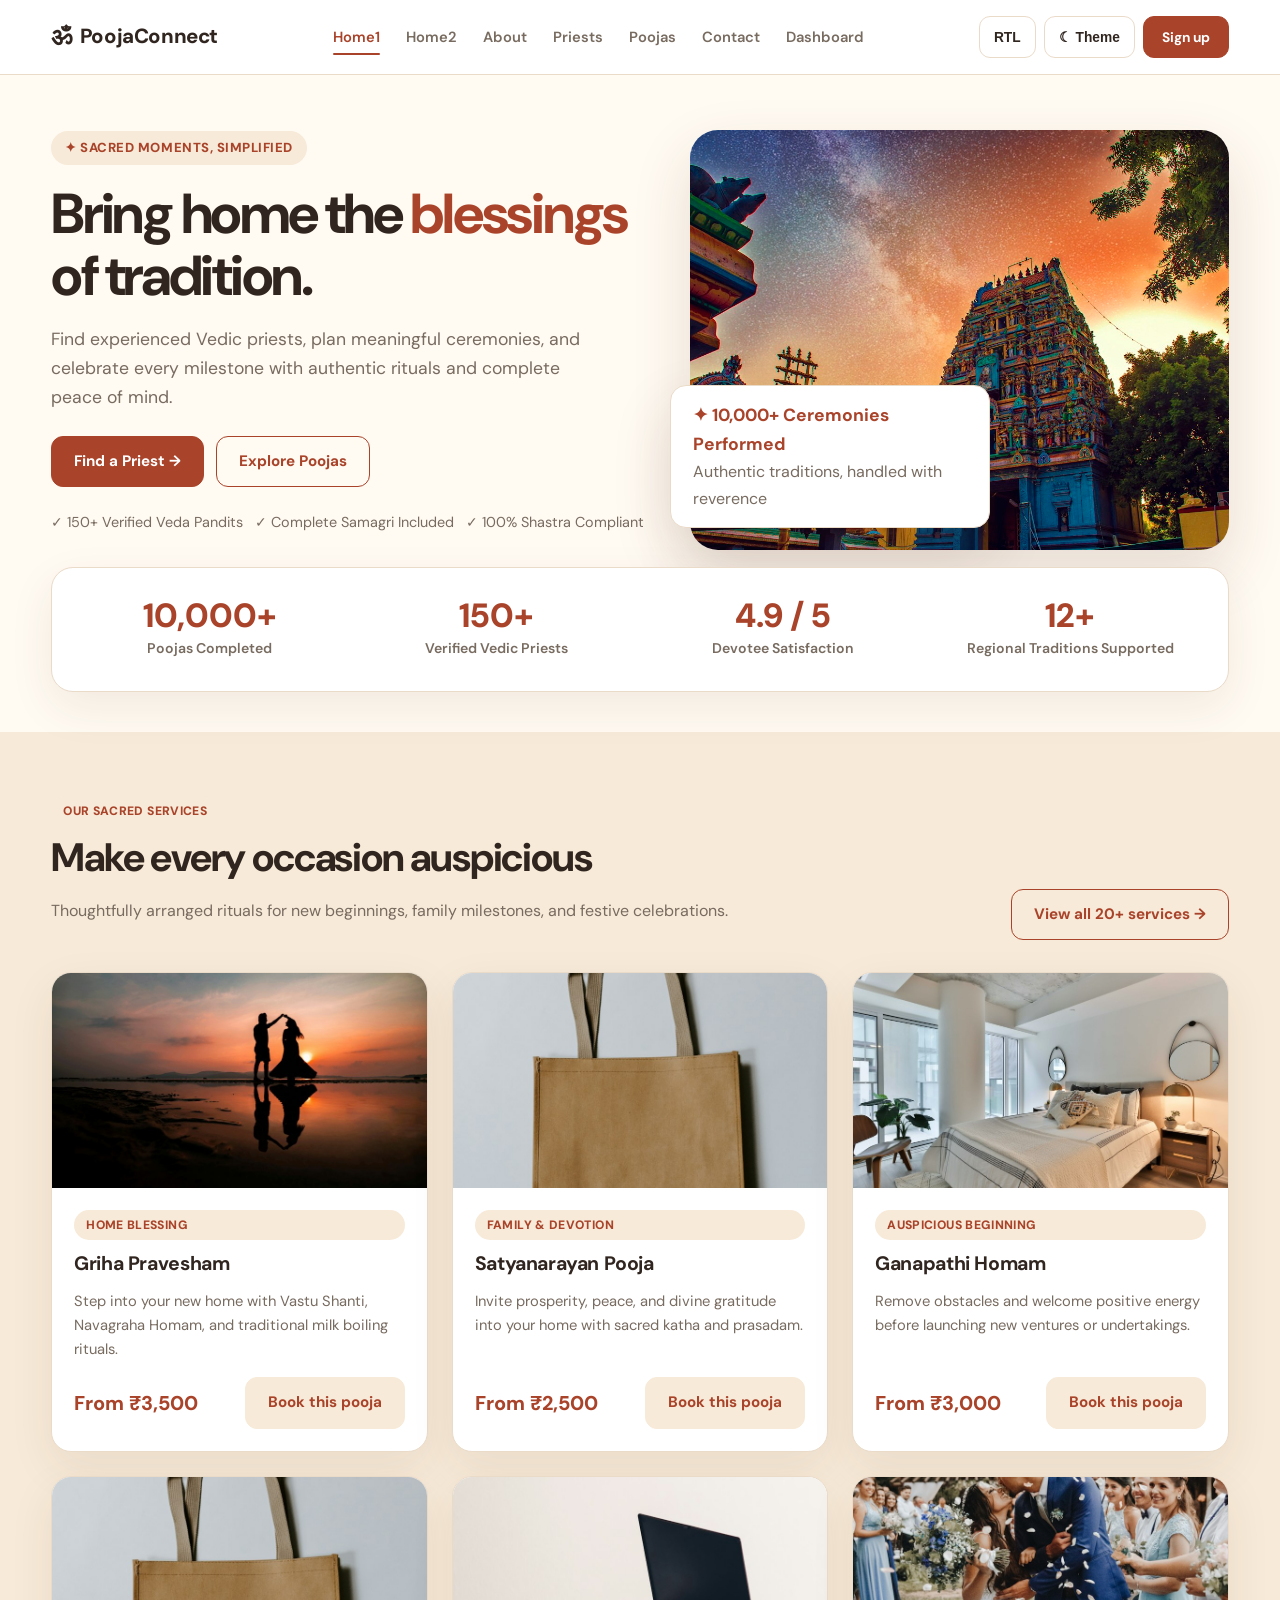
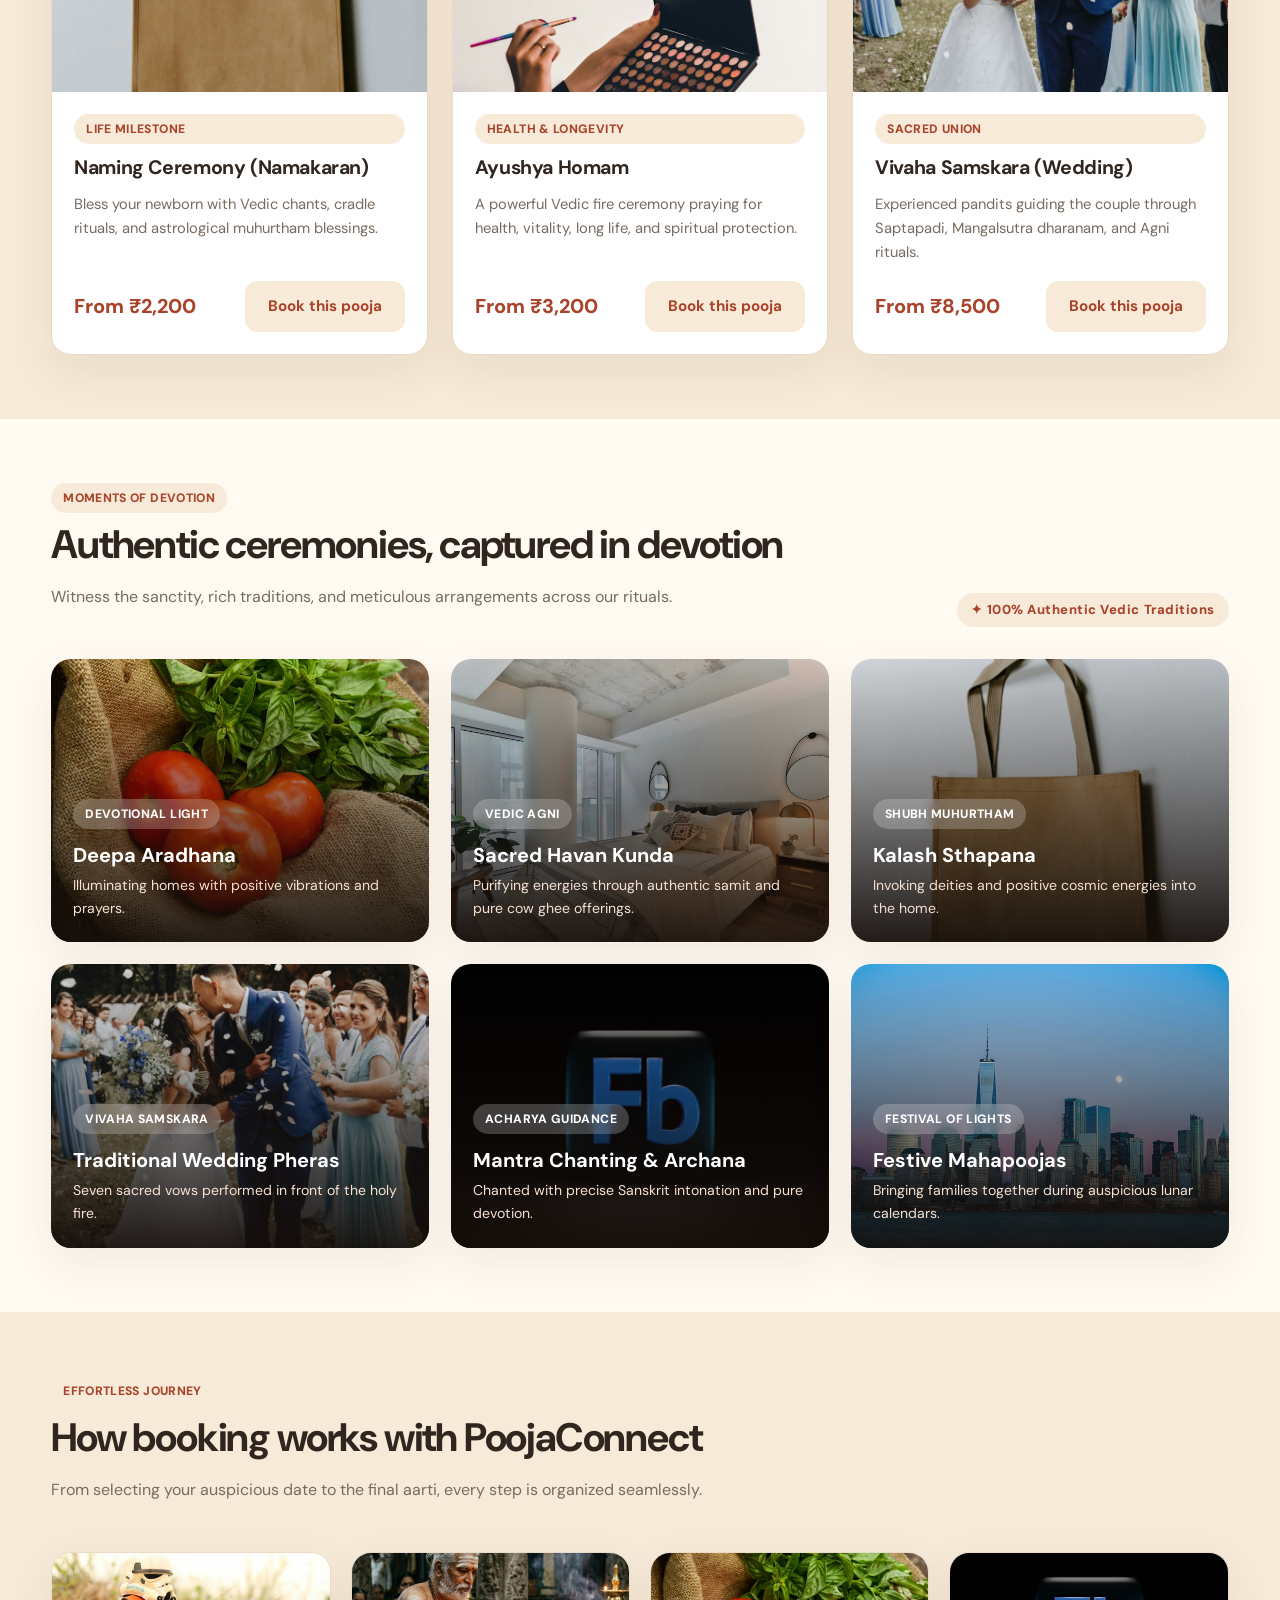
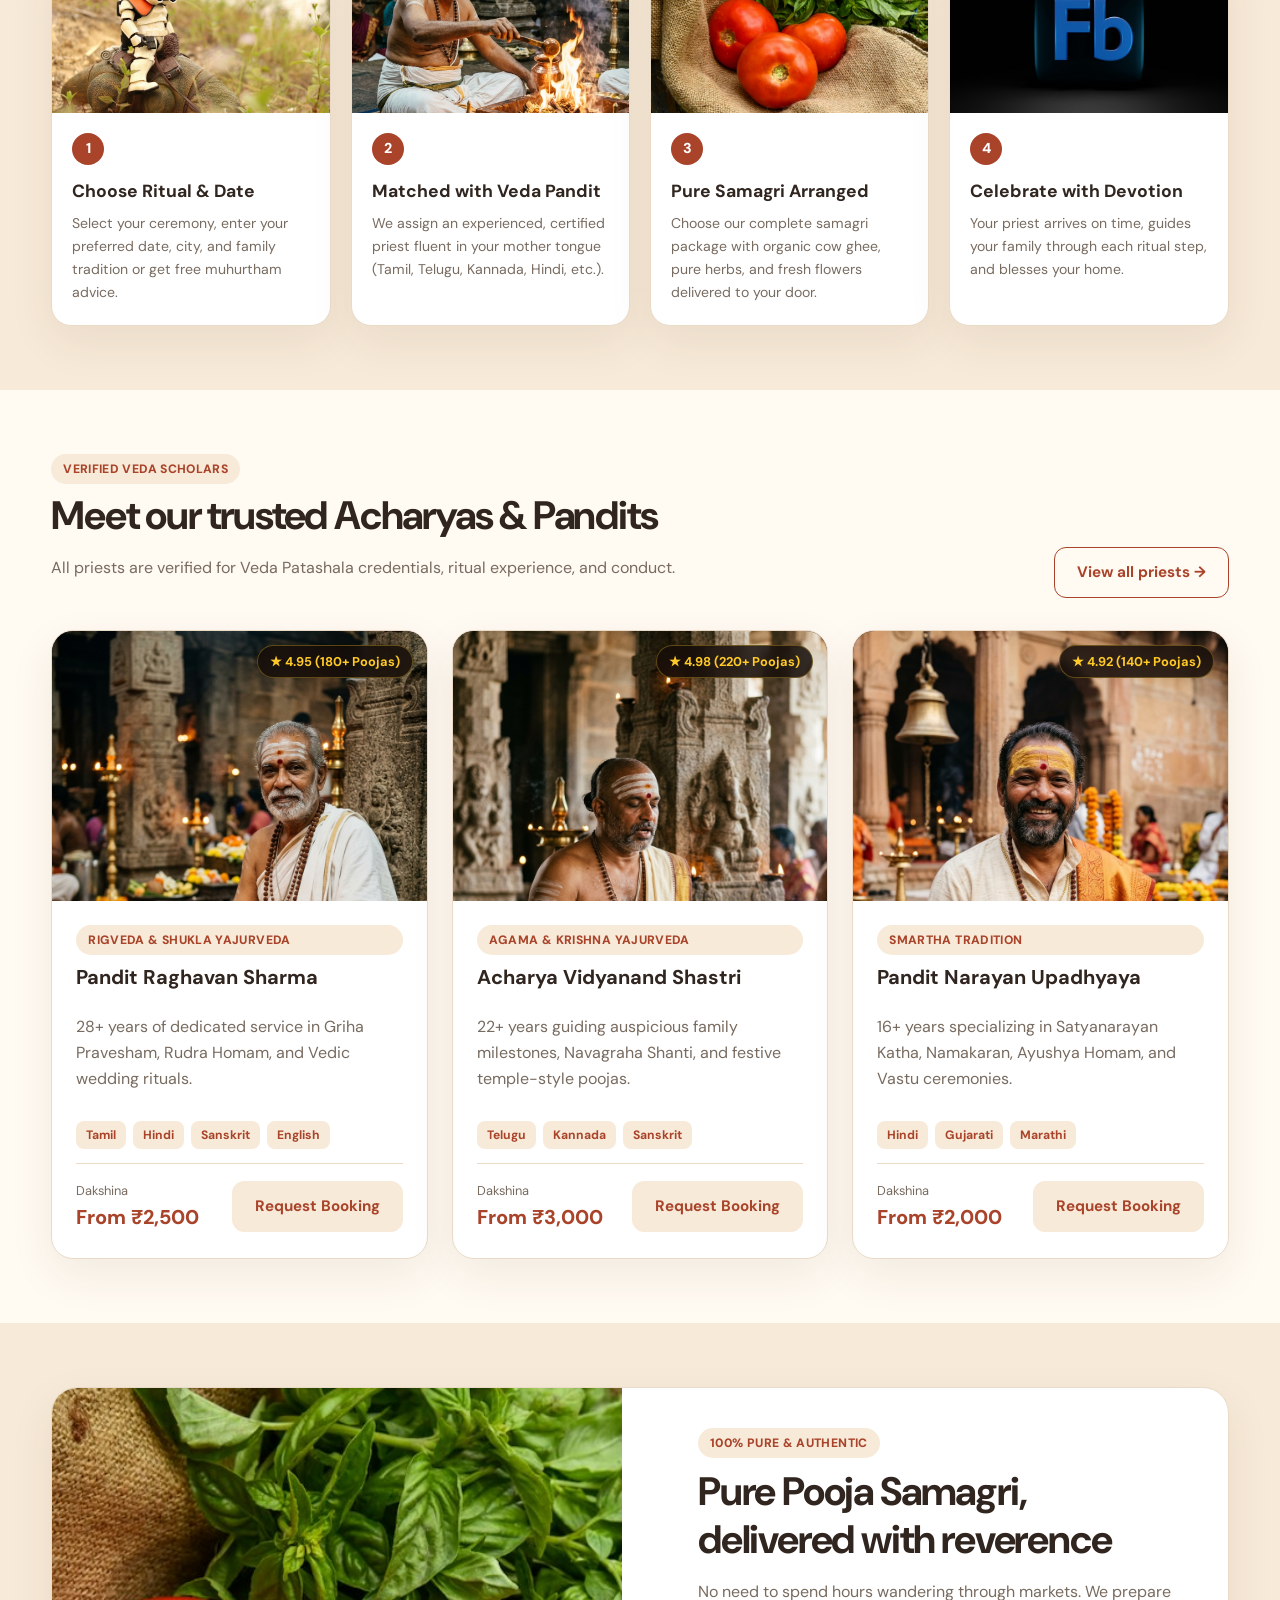
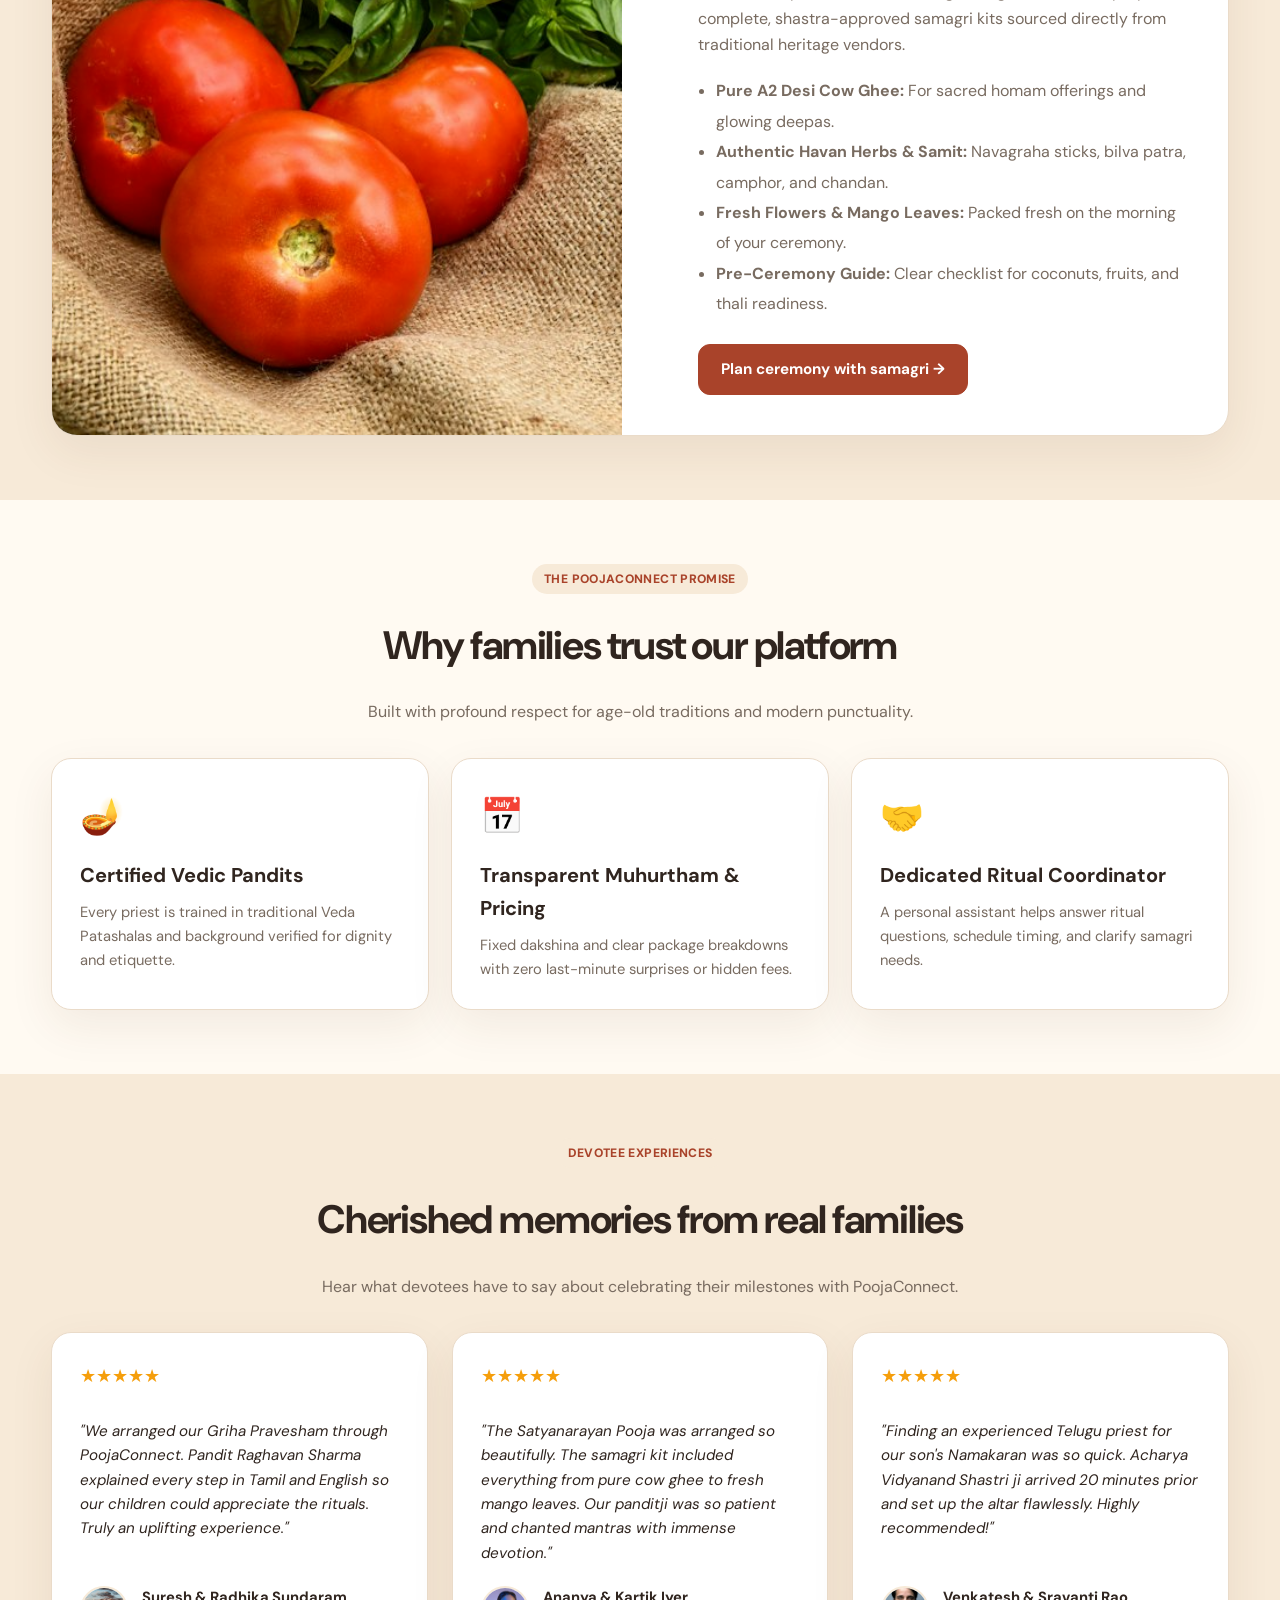
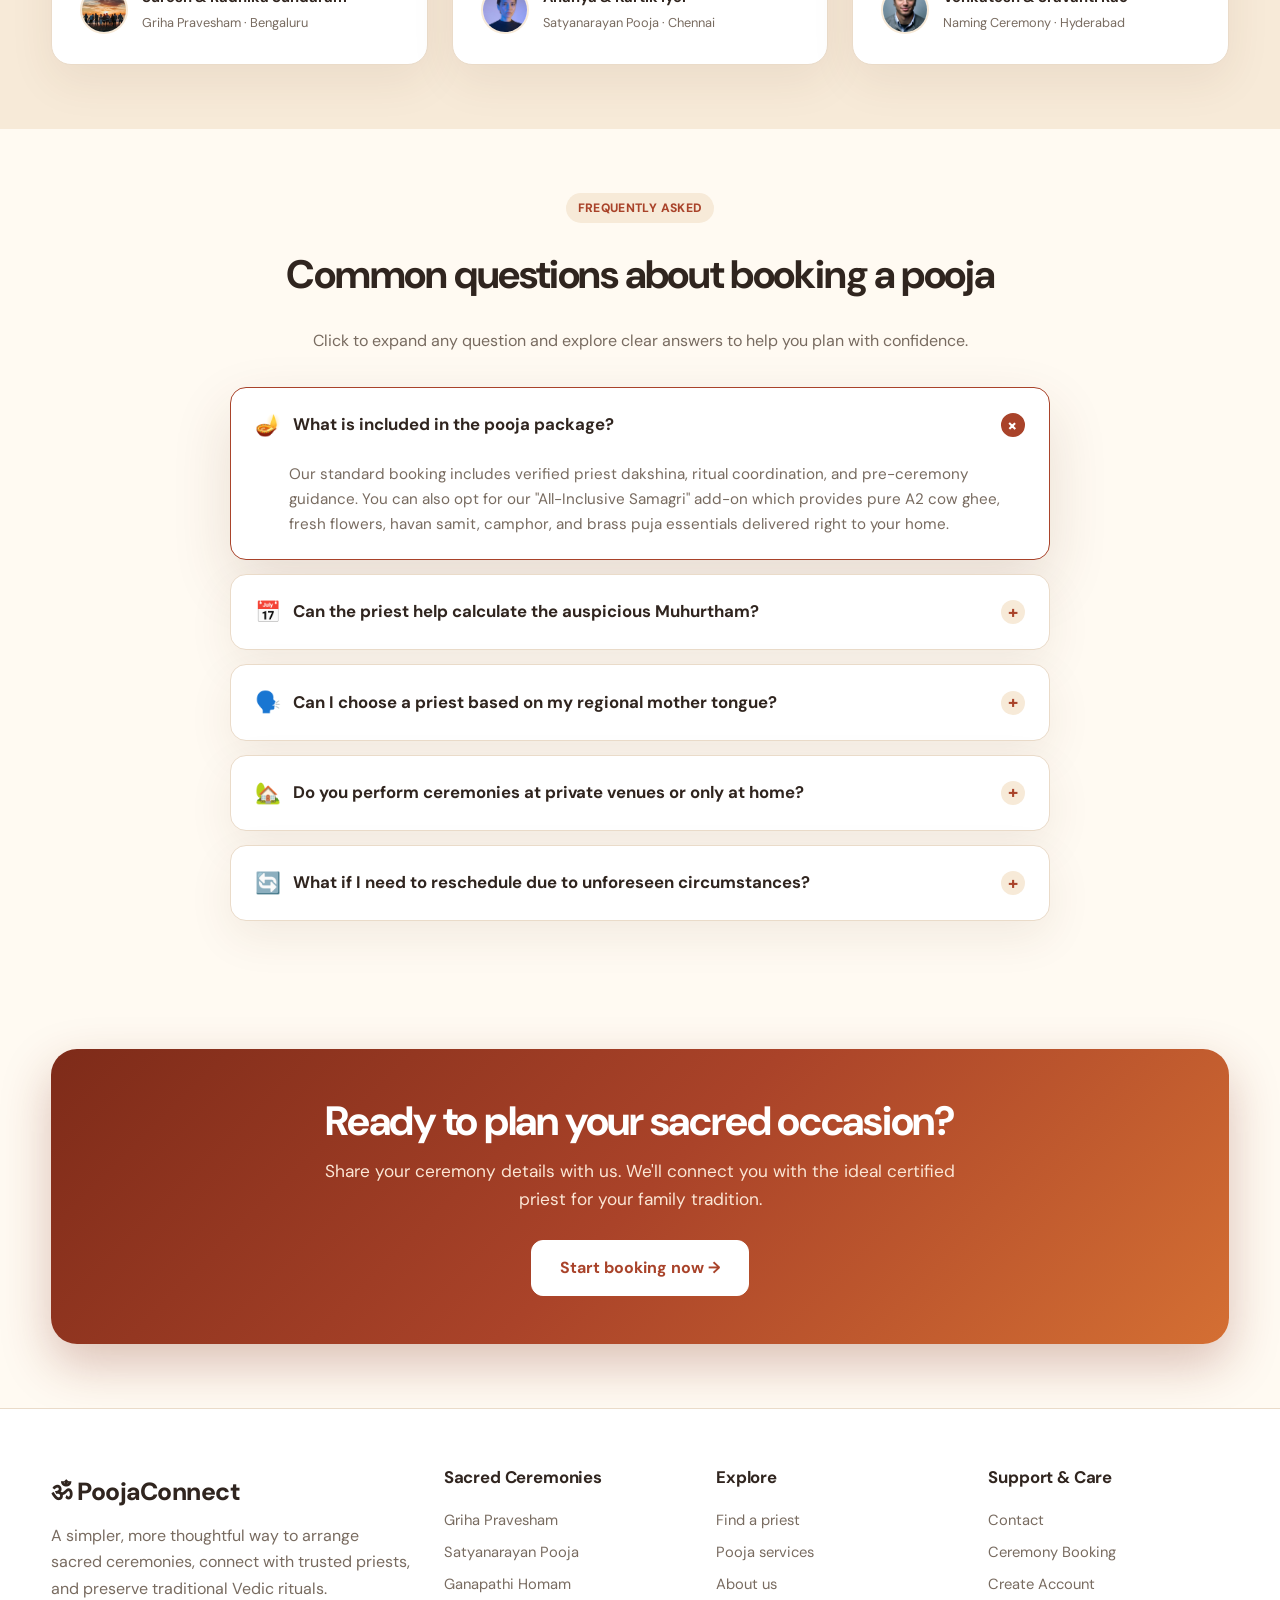
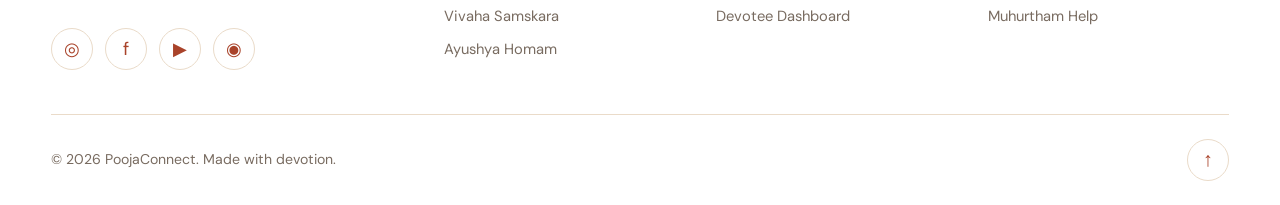
==== commit a118d855: "Fix all 11 user image and layout review issues, navbar order, dashboard tabs, 1024px navbar, and aut" ====
--- a/index.html
+++ b/index.html
@@ -5,31 +5,29 @@
   <meta name="viewport" content="width=device-width,initial-scale=1">
   <meta name="description" content="Book trusted Vedic priests and authentic pooja services with PoojaConnect. Verified pandits, pure samagri, and stress-free ceremony planning.">
   <title>Home1 | PoojaConnect</title>
-  <!-- Dedicated Sacred Diya Favicon (Point 1) -->
   <link rel="icon" href="assets/favicon.svg" type="image/svg+xml">
   <link rel="stylesheet" href="css/style.css">
 </head>
 <body>
-  <!-- HEADER & TOPBAR (Points 2, 3, 18, 19) -->
+  <!-- HEADER & TOPBAR (Nav order: Home1, Home2, About, Priests, Poojas, Contact, Dashboard) -->
   <header class="topbar">
     <div class="container nav">
-      <!-- Brand Logo - Avoid Tamil, using Universal Devanagari Om & Name (Point 2) -->
       <a class="logo" href="index.html">
         <span class="logo-mark">ॐ</span>
         <span>PoojaConnect</span>
       </a>
 
-      <!-- Centered Navigation Links (Point 3) - Removed Login (Point 19) -->
+      <!-- Centered Navigation Links (Fixed Order: Home1, Home2, About, Priests, Poojas, Contact, Dashboard) -->
       <nav class="navlinks">
         <a class="active" href="index.html">Home1</a>
         <a href="home2.html">Home2</a>
-        <a href="dashboard.html">Dashboard</a>
+        <a href="about.html">About</a>
         <a href="priests.html">Priests</a>
         <a href="poojas.html">Poojas</a>
-        <a href="about.html">About</a>
         <a href="contact.html">Contact</a>
-
-        <!-- Mobile Menu Actions: Theme, RTL, Sign Up Inside Menu Drawer (Point 18) -->
+        <a href="dashboard.html">Dashboard</a>
+
+        <!-- Mobile Menu Actions: Theme, RTL, Sign Up Inside Menu Drawer -->
         <div class="mobile-nav-actions">
           <div class="mobile-nav-actions-row">
             <button class="icon-btn" data-rtl-toggle aria-label="Toggle right to left">RTL</button>
@@ -39,14 +37,14 @@
         </div>
       </nav>
 
-      <!-- Desktop Nav Actions (Equal Height 42px) (Point 3) -->
+      <!-- Desktop Nav Actions (Equal Height 42px) -->
       <div class="nav-actions">
         <button class="icon-btn" data-rtl-toggle aria-label="Toggle right to left">RTL</button>
         <button class="icon-btn" data-theme-toggle>☾ Theme</button>
         <a class="btn-nav-primary" href="signup.html">Sign up</a>
       </div>
 
-      <!-- Hamburger Button (Point 18) -->
+      <!-- Hamburger Button -->
       <button class="menu-btn" aria-label="Toggle navigation menu">☰</button>
     </div>
   </header>
@@ -60,7 +58,7 @@
           <h1>Bring home the <em>blessings</em> of tradition.</h1>
           <p class="lead">Find experienced Vedic priests, plan meaningful ceremonies, and celebrate every milestone with authentic rituals and complete peace of mind.</p>
           
-          <!-- Single line buttons on mobile for Home 1 (Point 22) -->
+          <!-- Single line buttons on mobile for Home 1 -->
           <div class="hero-btn-group">
             <a class="btn" href="priests.html">Find a Priest →</a>
             <a class="btn secondary" href="poojas.html">Explore Poojas</a>
@@ -102,7 +100,7 @@
       </div>
     </div>
 
-    <!-- CORE POOJA SERVICES WITH RELEVANT REALISTIC IMAGES (Point 4) -->
+    <!-- CORE POOJA SERVICES WITH RELEVANT REALISTIC IMAGES -->
     <section class="section alt" style="margin-top:40px">
       <div class="container">
         <div class="section-head">
@@ -195,7 +193,7 @@
       </div>
     </section>
 
-    <!-- SACRED RITUALS VISUAL GALLERY (Points 4, 21, 23) -->
+    <!-- SACRED RITUALS VISUAL GALLERY -->
     <section class="section">
       <div class="container">
         <div class="section-head">
@@ -314,7 +312,7 @@
       </div>
     </section>
 
-    <!-- FEATURED VERIFIED PRIESTS (Points 4, 12) -->
+    <!-- FEATURED VERIFIED PRIESTS (AUTHENTIC PRIEST IMAGES & CENTERED 3RD CARD AT 768px) -->
     <section class="section">
       <div class="container">
         <div class="section-head">
@@ -326,9 +324,10 @@
           <a class="btn secondary" href="priests.html">View all priests →</a>
         </div>
         <div class="priest-grid">
+          <!-- Priest 1: Authentic Elderly Vedic Priest with Tilak, Dhoti & Brass Diya -->
           <article class="priest-card">
             <div class="priest-thumb-wrap">
-              <img src="assets/images/priest-vedic.jpg" alt="Pandit Raghavan Sharma in traditional attire">
+              <img src="assets/images/priest-1.jpg" alt="Pandit Raghavan Sharma - Traditional Vedic Priest with Tilak">
               <span class="priest-badge">★ 4.95 (180+ Poojas)</span>
             </div>
             <div class="priest-body">
@@ -351,9 +350,10 @@
             </div>
           </article>
 
+          <!-- Priest 2: Authentic South Indian Vedic Acharya with Tripundra Vibhuti -->
           <article class="priest-card">
             <div class="priest-thumb-wrap">
-              <img src="assets/images/priest-2.jpg" alt="Acharya Vidyanand Shastri performing chants">
+              <img src="assets/images/priest-2.jpg" alt="Acharya Vidyanand Shastri - Vedic Acharya Chanting Mantras">
               <span class="priest-badge">★ 4.98 (220+ Poojas)</span>
             </div>
             <div class="priest-body">
@@ -375,9 +375,10 @@
             </div>
           </article>
 
+          <!-- Priest 3: Authentic North Indian Pandit with Chandan Tilak & Panchangam Book -->
           <article class="priest-card">
             <div class="priest-thumb-wrap">
-              <img src="assets/images/priest-3.jpg" alt="Pandit Narayan Upadhyaya">
+              <img src="assets/images/priest-3.jpg" alt="Pandit Narayan Upadhyaya - Hindu Pandit with Sacred Panchangam">
               <span class="priest-badge">★ 4.92 (140+ Poojas)</span>
             </div>
             <div class="priest-body">
@@ -451,7 +452,7 @@
       </div>
     </section>
 
-    <!-- DEVOTEE TESTIMONIALS (Points 21, 23) -->
+    <!-- DEVOTEE TESTIMONIALS -->
     <section class="section alt">
       <div class="container">
         <div class="section-head center">
@@ -505,7 +506,7 @@
       </div>
     </section>
 
-    <!-- NEW INTERACTIVE DROPDOWN FAQ SECTION (Point 5) -->
+    <!-- NEW INTERACTIVE DROPDOWN FAQ SECTION -->
     <section class="section">
       <div class="container">
         <div class="section-head center">
@@ -515,7 +516,6 @@
         </div>
 
         <div class="faq-accordion">
-          <!-- FAQ 1 (Default Open) -->
           <details class="faq-dropdown" open>
             <summary class="faq-summary">
               <div class="faq-icon-title">
@@ -529,7 +529,6 @@
             </div>
           </details>
 
-          <!-- FAQ 2 -->
           <details class="faq-dropdown">
             <summary class="faq-summary">
               <div class="faq-icon-title">
@@ -543,7 +542,6 @@
             </div>
           </details>
 
-          <!-- FAQ 3 -->
           <details class="faq-dropdown">
             <summary class="faq-summary">
               <div class="faq-icon-title">
@@ -557,7 +555,6 @@
             </div>
           </details>
 
-          <!-- FAQ 4 -->
           <details class="faq-dropdown">
             <summary class="faq-summary">
               <div class="faq-icon-title">
@@ -571,7 +568,6 @@
             </div>
           </details>
 
-          <!-- FAQ 5 -->
           <details class="faq-dropdown">
             <summary class="faq-summary">
               <div class="faq-icon-title">
@@ -588,7 +584,7 @@
       </div>
     </section>
 
-    <!-- CENTERED CTA SECTION WITH BUTTON BELOW IN ALL THREE DEVICES (Points 20, 21) -->
+    <!-- CENTERED CTA SECTION WITH BUTTON BELOW -->
     <section class="section">
       <div class="container">
         <div class="cta">
@@ -602,17 +598,18 @@
     </section>
   </main>
 
-  <!-- 4-COLUMN FOOTER WITH SOCIAL HOVER & BACK TO TOP (Point 6) -->
+  <!-- 4-COLUMN FOOTER WITH SOCIAL HOVER & BACK TO TOP ICON BUTTON (Points 2 in Image 1) -->
   <footer class="footer">
     <div class="container">
       <div class="footer-grid">
         <div>
+          <!-- Larger Brand Name (Point 2 in Image 1) -->
           <a class="logo" href="index.html">
             <span class="logo-mark">ॐ</span>
             <span>PoojaConnect</span>
           </a>
-          <p class="muted">A simpler, more thoughtful way to arrange sacred ceremonies, connect with trusted priests, and preserve traditional Vedic rituals.</p>
-          <!-- Social Media with Smooth Hover (Points 6, 15) -->
+          <p class="muted" style="margin-top:10px">A simpler, more thoughtful way to arrange sacred ceremonies, connect with trusted priests, and preserve traditional Vedic rituals.</p>
+          <!-- Social Media with Smooth Hover -->
           <div class="socials">
             <a href="https://instagram.com" aria-label="Instagram">◎</a>
             <a href="https://facebook.com" aria-label="Facebook">f</a>
@@ -632,8 +629,8 @@
           <h4>Explore</h4>
           <a href="priests.html">Find a priest</a>
           <a href="poojas.html">Pooja services</a>
+          <a href="about.html">About us</a>
           <a href="dashboard.html">Devotee Dashboard</a>
-          <a href="about.html">About us</a>
         </div>
         <div>
           <h4>Support & Care</h4>
@@ -644,10 +641,10 @@
         </div>
       </div>
 
-      <!-- Footer Bottom with Back to Top (Point 6) -->
+      <!-- Footer Bottom with Back to Top ICON ONLY (No text - Point 2 in Image 1) -->
       <div class="footer-bottom">
         <div>© <span data-year></span> PoojaConnect. Made with devotion.</div>
-        <button id="backToTop" class="back-to-top" aria-label="Back to top">↑ Back to Top</button>
+        <button id="backToTop" class="back-to-top" aria-label="Back to top">↑</button>
       </div>
     </div>
   </footer>
--- a/css/style.css
+++ b/css/style.css
@@ -41,6 +41,7 @@
   font-family: 'DM Sans', sans-serif;
   line-height: 1.65;
   transition: background-color 0.25s ease, color 0.25s ease;
+  overflow-x: hidden;
 }
 
 a {
@@ -59,7 +60,7 @@
 }
 
 /* ==========================================================================
-   NAVIGATION BAR & ACTIONS (Points 2, 3, 18, 19)
+   NAVIGATION BAR & ACTIONS (Points 1, 2, 3, 5: 1024px navbar fix)
    ========================================================================== */
 .topbar {
   position: sticky;
@@ -76,13 +77,13 @@
   display: flex;
   align-items: center;
   justify-content: space-between;
-  gap: 20px;
-}
-
-/* Brand Logo (Point 2: Avoid Tamil, use Devanagari ॐ or sacred symbol) */
+  gap: 16px;
+}
+
+/* Brand Logo (Point 2: Avoid Tamil, Universal Devanagari ॐ) */
 .logo {
   font-weight: 800;
-  font-size: 1.3rem;
+  font-size: 1.28rem;
   color: var(--brand);
   display: inline-flex;
   align-items: center;
@@ -102,22 +103,23 @@
   color: var(--ink);
 }
 
-/* Navigation Links Centered (Point 3) */
+/* Centered Navigation Links */
 .navlinks {
   display: flex;
   align-items: center;
   justify-content: center;
-  gap: 24px;
+  gap: 18px;
   margin: 0 auto;
 }
 
 .navlinks a {
-  font-size: 0.94rem;
+  font-size: 0.92rem;
   color: var(--muted);
   font-weight: 600;
   padding: 6px 4px;
   transition: color 0.2s ease;
   position: relative;
+  white-space: nowrap;
 }
 
 .navlinks a:hover,
@@ -136,23 +138,23 @@
   border-radius: 2px;
 }
 
-/* Navigation Action Buttons - Equal Height 42px (Point 3) */
+/* Navigation Action Buttons - Equal Height 42px */
 .nav-actions {
   display: flex;
   align-items: center;
-  gap: 10px;
+  gap: 8px;
 }
 
 .icon-btn,
 .menu-btn,
 .btn-nav {
   height: 42px;
-  padding: 0 16px;
+  padding: 0 14px;
   display: inline-flex;
   align-items: center;
   justify-content: center;
   border-radius: 11px;
-  font-size: 0.88rem;
+  font-size: 0.86rem;
   font-weight: 700;
   border: 1px solid var(--line);
   background: var(--surface);
@@ -171,12 +173,12 @@
 
 .btn-nav-primary {
   height: 42px;
-  padding: 0 20px;
+  padding: 0 18px;
   display: inline-flex;
   align-items: center;
   justify-content: center;
   border-radius: 11px;
-  font-size: 0.88rem;
+  font-size: 0.86rem;
   font-weight: 700;
   background: var(--brand);
   color: #ffffff !important;
@@ -184,6 +186,7 @@
   cursor: pointer;
   transition: all 0.2s ease;
   box-sizing: border-box;
+  white-space: nowrap;
 }
 
 .btn-nav-primary:hover {
@@ -216,7 +219,6 @@
   border: 1px solid var(--brand);
   cursor: pointer;
   transition: all 0.2s ease;
-  white-space: nowrap;
 }
 
 .btn:hover {
@@ -247,17 +249,16 @@
 }
 
 /* ==========================================================================
-   HERO SECTIONS (Points 7, 10, 11, 22)
+   HERO SECTIONS
    ========================================================================== */
-/* Home 1 Hero */
 .hero {
-  padding: 60px 0 50px;
+  padding: 55px 0 45px;
 }
 
 .hero-grid {
   display: grid;
   grid-template-columns: 1.05fr 0.95fr;
-  gap: 48px;
+  gap: 44px;
   align-items: center;
 }
 
@@ -275,7 +276,7 @@
 }
 
 .hero h1 {
-  font-size: clamp(2.4rem, 4.6vw, 4.2rem);
+  font-size: clamp(2.3rem, 4.4vw, 4rem);
   line-height: 1.1;
   letter-spacing: -0.04em;
   margin: 18px 0;
@@ -287,17 +288,16 @@
 }
 
 .lead {
-  font-size: 1.12rem;
+  font-size: 1.1rem;
   color: var(--muted);
   max-width: 560px;
 }
 
-/* Single line buttons on mobile for Home 1 (Point 22) */
 .hero-btn-group {
   display: flex;
   align-items: center;
   gap: 12px;
-  margin-top: 26px;
+  margin-top: 24px;
   flex-wrap: nowrap;
 }
 
@@ -331,12 +331,12 @@
   font-size: 1.1rem;
 }
 
-/* Home 2 Distinct Hero Design (Point 7, 10) */
+/* Home 2 Distinct Hero Design */
 .home2-hero {
   position: relative;
   background: linear-gradient(135deg, rgba(28, 17, 12, 0.82), rgba(38, 20, 14, 0.88)), url('../assets/images/hero-temple.jpg') center/cover no-repeat;
   color: #ffffff;
-  padding: 85px 0 75px;
+  padding: 80px 0 70px;
   border-bottom: 1px solid rgba(255, 255, 255, 0.1);
   text-align: center;
 }
@@ -347,7 +347,7 @@
 }
 
 .home2-hero h1 {
-  font-size: clamp(2.3rem, 4.8vw, 3.8rem);
+  font-size: clamp(2.2rem, 4.5vw, 3.6rem);
   line-height: 1.15;
   margin: 18px 0;
   letter-spacing: -0.035em;
@@ -360,13 +360,12 @@
 }
 
 .home2-hero p {
-  font-size: 1.15rem;
+  font-size: 1.12rem;
   color: #f7e6d7;
   max-width: 660px;
-  margin: 0 auto 30px;
-}
-
-/* Search Bar inside Home 2 Hero */
+  margin: 0 auto 28px;
+}
+
 .hero-search-box {
   background: var(--surface);
   color: var(--ink);
@@ -378,7 +377,7 @@
   gap: 12px;
   align-items: center;
   max-width: 880px;
-  margin: 32px auto 0;
+  margin: 28px auto 0;
   border: 1px solid var(--line);
 }
 
@@ -415,12 +414,12 @@
   flex-wrap: nowrap;
 }
 
-/* Inner Pages Hero - CENTERED with BACKGROUND IMAGE (Point 11) */
+/* Centered Page Hero with Background Image for Inner Pages */
 .page-hero {
   position: relative;
   background: linear-gradient(135deg, rgba(22, 14, 10, 0.82), rgba(34, 18, 12, 0.88)), url('../assets/images/hero-temple.jpg') center/cover no-repeat;
   color: #ffffff;
-  padding: 70px 0;
+  padding: 68px 0;
   text-align: center;
   border-bottom: 1px solid rgba(255, 255, 255, 0.1);
 }
@@ -445,7 +444,7 @@
 
 .page-hero h1,
 .page-hero .page-title {
-  font-size: clamp(2.2rem, 4vw, 3.2rem);
+  font-size: clamp(2.1rem, 3.8vw, 3.1rem);
   line-height: 1.15;
   color: #ffffff;
   margin: 8px 0 14px;
@@ -455,14 +454,14 @@
 
 .page-hero p {
   color: #fcefe3;
-  font-size: 1.08rem;
+  font-size: 1.05rem;
   max-width: 660px;
   margin: 0 auto;
   text-align: center;
 }
 
 /* ==========================================================================
-   STATS STRIP & CORE COMPONENTS
+   STATS STRIP & COMPONENTS
    ========================================================================== */
 .stats-strip {
   display: grid;
@@ -497,7 +496,7 @@
 }
 
 .section {
-  padding: 68px 0;
+  padding: 64px 0;
 }
 
 .section.alt {
@@ -509,7 +508,7 @@
   justify-content: space-between;
   align-items: flex-end;
   gap: 20px;
-  margin-bottom: 34px;
+  margin-bottom: 32px;
 }
 
 .section-head.center {
@@ -523,7 +522,7 @@
 }
 
 .section h2 {
-  font-size: clamp(1.9rem, 3.2vw, 2.7rem);
+  font-size: clamp(1.85rem, 3.1vw, 2.6rem);
   line-height: 1.2;
   margin: 8px 0 10px;
   letter-spacing: -0.03em;
@@ -593,7 +592,7 @@
 
 .card-body h3 {
   margin: 8px 0 8px;
-  font-size: 1.25rem;
+  font-size: 1.22rem;
   letter-spacing: -0.02em;
 }
 
@@ -603,7 +602,7 @@
   flex: 1;
 }
 
-/* Priest Cards - Uncropped & Authentic (Point 12, 24b) */
+/* Priest Grid */
 .priest-grid {
   display: grid;
   grid-template-columns: repeat(3, 1fr);
@@ -636,7 +635,7 @@
   width: 100%;
   height: 270px;
   object-fit: cover;
-  object-position: top center; /* Prevents cropping heads/tilak */
+  object-position: top center;
   transition: transform 0.35s ease;
 }
 
@@ -804,7 +803,7 @@
   font-size: 0.88rem;
 }
 
-/* Features (3 columns) */
+/* Features Grid */
 .features {
   display: grid;
   grid-template-columns: repeat(3, 1fr);
@@ -834,8 +833,53 @@
   font-size: 0.92rem;
 }
 
+/* Festival Grid */
+.festival-grid {
+  display: grid;
+  grid-template-columns: repeat(3, 1fr);
+  gap: 24px;
+}
+
+.festival-card {
+  background: var(--surface);
+  border: 1px solid var(--line);
+  border-radius: 20px;
+  overflow: hidden;
+  box-shadow: var(--shadow);
+  transition: transform 0.25s ease;
+  display: flex;
+  flex-direction: column;
+}
+
+.festival-card:hover {
+  transform: translateY(-4px);
+  box-shadow: var(--shadow-lg);
+}
+
+.festival-card img {
+  width: 100%;
+  height: 215px;
+  object-fit: cover;
+}
+
+.festival-body {
+  padding: 22px;
+  display: flex;
+  flex-direction: column;
+  flex: 1;
+}
+
+.festival-date {
+  font-size: 0.78rem;
+  color: var(--brand2);
+  font-weight: 800;
+  text-transform: uppercase;
+  margin-bottom: 6px;
+  display: block;
+}
+
 /* ==========================================================================
-   DROPDOWN ACCORDION FAQ SECTION (Point 5)
+   DROPDOWN ACCORDION FAQ SECTION
    ========================================================================== */
 .faq-accordion {
   max-width: 820px;
@@ -917,7 +961,7 @@
 }
 
 /* ==========================================================================
-   CALL TO ACTION (CTA) - Centered & Button Separately Below (Points 9, 20, 21, 25)
+   CALL TO ACTION (CTA) - Centered & Button Separately Below
    ========================================================================== */
 .cta {
   background: linear-gradient(135deg, #7e2b19 0%, #aa4329 50%, #d46f33 100%);
@@ -925,8 +969,8 @@
   border-radius: 26px;
   padding: 48px 36px;
   display: flex;
-  flex-direction: column; /* Keeps CTA button separately below in all devices */
-  align-items: center;    /* Centered in all devices */
+  flex-direction: column;
+  align-items: center;
   justify-content: center;
   text-align: center;
   box-shadow: 0 20px 50px rgba(126, 43, 25, 0.28);
@@ -938,8 +982,8 @@
 }
 
 .cta h2 {
-  font-size: clamp(1.9rem, 3.2vw, 2.7rem);
-  line-height: 1.18;
+  font-size: clamp(1.85rem, 3.2vw, 2.6rem);
+  line-height: 1.2;
   margin: 0 0 10px;
   color: #ffffff;
 }
@@ -954,8 +998,9 @@
   background: #ffffff;
   color: var(--brand) !important;
   border-color: #ffffff;
-  font-size: 1.02rem;
-  padding: 14px 30px;
+  font-size: 1rem;
+  padding: 14px 28px;
+  max-width: 100%;
 }
 
 .cta .btn:hover {
@@ -972,7 +1017,7 @@
 }
 
 /* ==========================================================================
-   FOOTER, SOCIAL MEDIA HOVER & BACK TO TOP (Point 6)
+   FOOTER, SOCIAL MEDIA HOVER & BACK TO TOP (Point 2, 3)
    ========================================================================== */
 .footer {
   padding: 55px 0 24px;
@@ -980,7 +1025,11 @@
   border-top: 1px solid var(--line);
 }
 
-/* 4-column footer (Point 6) */
+.footer .logo {
+  font-size: 1.55rem; /* Larger Brand Name (Point 2) */
+  font-weight: 800;
+}
+
 .footer-grid {
   display: grid;
   grid-template-columns: 1.5fr 1fr 1fr 1fr;
@@ -1007,7 +1056,6 @@
   transform: translateX(3px);
 }
 
-/* Social Media Button Hover Fix (Points 6, 15) */
 .socials {
   display: flex;
   gap: 12px;
@@ -1036,7 +1084,6 @@
   box-shadow: 0 8px 18px rgba(169, 67, 42, 0.35);
 }
 
-/* Back to Top Button (Point 6) */
 .footer-bottom {
   border-top: 1px solid var(--line);
   margin-top: 36px;
@@ -1050,29 +1097,31 @@
   font-size: 0.88rem;
 }
 
+/* Back to Top Icon Button - NO TEXT (Point 2 in Image 1) */
 .back-to-top {
+  width: 42px;
+  height: 42px;
+  border-radius: 50%;
+  border: 1px solid var(--line);
+  background: var(--surface);
+  color: var(--brand);
+  font-size: 1.25rem;
+  font-weight: 800;
   display: inline-flex;
   align-items: center;
-  gap: 8px;
-  padding: 8px 16px;
-  border-radius: 20px;
-  border: 1px solid var(--line);
-  background: var(--surface);
-  color: var(--ink);
-  font-size: 0.84rem;
-  font-weight: 700;
+  justify-content: center;
   cursor: pointer;
-  transition: all 0.2s ease;
+  transition: all 0.25s ease;
 }
 
 .back-to-top:hover {
   background: var(--brand);
   color: #ffffff;
   border-color: var(--brand);
-  transform: translateY(-2px);
-}
-
-/* Floating Back to Top */
+  transform: translateY(-3px);
+  box-shadow: 0 6px 15px rgba(169, 67, 42, 0.3);
+}
+
 .floating-back-top {
   position: fixed;
   bottom: 28px;
@@ -1105,7 +1154,7 @@
 }
 
 /* ==========================================================================
-   AUTHENTICATION PAGES (Points 16, 17)
+   AUTHENTICATION PAGES (Point 4 & 11 in Images)
    ========================================================================== */
 .auth-page-wrap {
   min-height: 100vh;
@@ -1113,20 +1162,28 @@
   flex-direction: column;
   justify-content: center;
   align-items: center;
-  padding: 40px 20px;
-  position: relative;
+  padding: 30px 20px;
   background: radial-gradient(circle at 50% 30%, color-mix(in srgb, var(--soft) 50%, var(--bg)), var(--bg));
 }
 
-/* Floating Top-Right Theme & RTL for Auth pages (Point 16) */
+/* Dedicated Non-Overlapping Auth Header (Fix for Point 11 in Image 5) */
+.auth-header {
+  width: min(480px, 100%);
+  display: flex;
+  align-items: center;
+  justify-content: space-between;
+  margin-bottom: 18px;
+  padding: 0 4px;
+}
+
+.auth-header .logo {
+  font-size: 1.3rem;
+}
+
 .auth-top-actions {
-  position: absolute;
-  top: 24px;
-  right: 24px;
-  display: flex;
-  align-items: center;
-  gap: 10px;
-  z-index: 10;
+  display: flex;
+  align-items: center;
+  gap: 8px;
 }
 
 .auth-card {
@@ -1135,39 +1192,28 @@
   border: 1px solid var(--line);
   box-shadow: var(--shadow-lg);
   border-radius: 26px;
-  padding: 38px 34px;
-  position: relative;
-}
-
-/* Brand Name INSIDE Auth Card (Point 16) */
-.auth-card-logo {
-  text-align: center;
-  margin-bottom: 22px;
-}
-
-.auth-card-logo .logo {
-  font-size: 1.55rem;
+  padding: 36px 32px;
 }
 
 .auth-card h1 {
   text-align: center;
   margin: 0 0 6px;
-  font-size: 1.65rem;
+  font-size: 1.6rem;
 }
 
 .auth-card .subtitle {
   text-align: center;
-  margin: 0 0 24px;
+  margin: 0 0 22px;
   color: var(--muted);
-  font-size: 0.95rem;
-}
-
-/* Social Media Login Buttons (Point 17) */
+  font-size: 0.94rem;
+}
+
+/* Social buttons moved BELOW form (Point 4 in Image 2) */
 .social-auth-grid {
   display: grid;
   grid-template-columns: 1fr 1fr;
   gap: 12px;
-  margin-bottom: 22px;
+  margin-top: 20px;
 }
 
 .social-auth-btn {
@@ -1200,7 +1246,7 @@
   display: flex;
   align-items: center;
   text-align: center;
-  margin: 18px 0 22px;
+  margin: 22px 0 16px;
   color: var(--muted);
   font-size: 0.82rem;
   font-weight: 700;
@@ -1219,7 +1265,6 @@
   padding: 0 12px;
 }
 
-/* Form inputs & Checkboxes (Point 17) */
 label {
   display: block;
   font-weight: 700;
@@ -1249,7 +1294,6 @@
   box-shadow: 0 0 0 3px color-mix(in srgb, var(--brand) 15%, transparent);
 }
 
-/* Eye Icon in Password field (Point 17) */
 .password-wrap {
   position: relative;
 }
@@ -1284,7 +1328,6 @@
   height: 20px;
 }
 
-/* Checkbox (Point 17) */
 .checkbox-row {
   display: flex;
   align-items: center;
@@ -1324,12 +1367,12 @@
 }
 
 /* ==========================================================================
-   DASHBOARD PAGE STYLES (Point 3)
+   DASHBOARD PAGE STYLES (Point 4 in Image 2)
    ========================================================================== */
 .dashboard-grid {
   display: grid;
   grid-template-columns: 280px 1fr;
-  gap: 30px;
+  gap: 32px;
   margin-top: 36px;
 }
 
@@ -1358,13 +1401,14 @@
   border: 3px solid var(--gold);
 }
 
+/* Interactive Sidebar Tabs */
 .dash-nav {
   display: flex;
   flex-direction: column;
   gap: 8px;
 }
 
-.dash-nav a {
+.dash-tab-btn {
   padding: 12px 16px;
   border-radius: 12px;
   font-weight: 700;
@@ -1374,10 +1418,15 @@
   align-items: center;
   gap: 12px;
   transition: all 0.2s;
-}
-
-.dash-nav a:hover,
-.dash-nav a.active {
+  background: transparent;
+  border: 0;
+  width: 100%;
+  text-align: left;
+  cursor: pointer;
+}
+
+.dash-tab-btn:hover,
+.dash-tab-btn.active {
   background: var(--soft);
   color: var(--brand);
 }
@@ -1400,6 +1449,15 @@
 .dash-stat-box strong {
   font-size: 1.8rem;
   color: var(--brand);
+  display: block;
+}
+
+/* Tab Panels */
+.dash-panel {
+  display: none;
+}
+
+.dash-panel.active {
   display: block;
 }
 
@@ -1441,6 +1499,25 @@
   color: #f57f17;
 }
 
+/* Checklist items */
+.checklist-item {
+  display: flex;
+  align-items: center;
+  gap: 12px;
+  padding: 12px 16px;
+  background: var(--bg);
+  border: 1px solid var(--line);
+  border-radius: 12px;
+  margin-bottom: 10px;
+}
+
+.checklist-item input[type="checkbox"] {
+  width: 18px;
+  height: 18px;
+  accent-color: var(--brand);
+  cursor: pointer;
+}
+
 /* ==========================================================================
    RTL SUPPORT
    ========================================================================== */
@@ -1453,11 +1530,6 @@
   right: 4px;
 }
 
-.rtl .auth-top-actions {
-  right: auto;
-  left: 24px;
-}
-
 .rtl .password-wrap input {
   padding-right: 15px;
   padding-left: 48px;
@@ -1472,26 +1544,24 @@
   transform: translateX(-3px);
 }
 
+.rtl .dash-tab-btn {
+  text-align: right;
+}
+
 /* ==========================================================================
-   RESPONSIVE LAYOUT & MEDIA QUERIES (Points 18, 20, 21, 23, 24, 24b, 26)
+   RESPONSIVE LAYOUT & MEDIA QUERIES (Point 5: 1024px, Point 6: 768px, Points 7-10: mobile)
    ========================================================================== */
+
+/* 1024px & Below: Tablet Navigation Breakpoint (Fix for Point 5 in Image 2) */
 @media (max-width: 1024px) {
-  .cta {
-    padding: 42px 28px;
-  }
-}
-
-/* Tablet & Mobile Nav Fix (768px - 900px) (Point 18) */
-@media (max-width: 900px) {
   .menu-btn {
-    display: inline-flex; /* Hamburger shown */
+    display: inline-flex;
   }
 
   .nav-actions {
-    display: none; /* Desktop actions hidden */
-  }
-
-  /* Hamburger Menu Drawer */
+    display: none;
+  }
+
   .navlinks {
     display: none;
     position: absolute;
@@ -1521,7 +1591,6 @@
     display: none;
   }
 
-  /* Move Theme, RTL, Sign up inside Mobile Menu (Point 18) */
   .mobile-nav-actions {
     display: flex;
     flex-direction: column;
@@ -1542,21 +1611,18 @@
   }
 
   .hero-grid,
-  .grid-two,
   .dashboard-grid {
     grid-template-columns: 1fr;
   }
 
-  .hero-art img {
-    height: 340px;
-  }
-
-  .stats-strip {
-    grid-template-columns: repeat(2, 1fr);
-  }
-
-  .home2-hero {
-    padding: 60px 0;
+  .dash-sidebar {
+    width: 100%;
+  }
+
+  .dash-nav {
+    display: grid;
+    grid-template-columns: repeat(3, 1fr);
+    gap: 8px;
   }
 
   .hero-search-box {
@@ -1569,9 +1635,8 @@
   }
 }
 
-/* 768px Viewport Specific Rules (Points 21, 23, 24, 26) */
+/* 768px Viewport Specific Rules (Point 6 in Image 3: Last Card in Center) */
 @media (max-width: 900px) and (min-width: 601px) {
-  /* 2 columns for cards */
   .cards,
   .priest-grid,
   .gallery-grid,
@@ -1580,31 +1645,20 @@
     grid-template-columns: repeat(2, 1fr);
   }
 
-  /* Point 21 & 23: Last card in center in 768px in Home 1 */
+  /* Point 6 in Image 3: Last card in center in 768px */
   .cards > :last-child:nth-child(odd),
-  .gallery-grid > :last-child:nth-child(odd) {
-    grid-column: 1 / -1;
-    justify-self: center;
-    width: min(100%, 450px);
-  }
-
-  /* Point 24: Last card in center in Home 2 page in 768px */
+  .priest-grid > :last-child:nth-child(odd),
+  .gallery-grid > :last-child:nth-child(odd),
   .festival-grid > :last-child:nth-child(odd),
-  .testimonials-grid > :last-child:nth-child(odd) {
-    grid-column: 1 / -1;
-    justify-self: center;
-    width: min(100%, 450px);
-  }
-
-  /* Point 26: Last card in center in About page in 768px */
   .features > :last-child:nth-child(odd) {
-    grid-column: 1 / -1;
-    justify-self: center;
-    width: min(100%, 450px);
-  }
-}
-
-/* Mobile Devices (< 600px) (Points 10, 22, 24b) */
+    grid-column: 1 / -1 !important;
+    justify-self: center !important;
+    margin: 0 auto !important;
+    width: min(100%, 450px) !important;
+  }
+}
+
+/* Mobile Devices (< 600px) (Points 7, 8, 9, 10 in Images 4 & 5) */
 @media (max-width: 600px) {
   .nav {
     height: 68px;
@@ -1619,10 +1673,9 @@
   }
 
   .hero h1 {
-    font-size: 2.2rem;
-  }
-
-  /* Tab Buttons stay in a SINGLE line on mobile (Points 10, 22) */
+    font-size: 2.15rem;
+  }
+
   .hero-btn-group,
   .home2-tab-group {
     display: flex;
@@ -1634,8 +1687,8 @@
   .hero-btn-group .btn,
   .home2-tab-group .btn {
     flex: 1;
-    padding: 10px 12px;
-    font-size: 0.84rem;
+    padding: 10px 10px;
+    font-size: 0.82rem;
     white-space: nowrap;
   }
 
@@ -1651,7 +1704,7 @@
     padding: 20px;
   }
 
-  /* Point 24b: Priest page in mobile view arrange cards one by one (1 column) */
+  /* Stacked 1 Column on Mobile */
   .cards,
   .priest-grid,
   .gallery-grid,
@@ -1659,8 +1712,14 @@
   .steps-grid,
   .footer-grid,
   .dash-stats,
-  .festival-grid {
+  .festival-grid,
+  .grid-two {
     grid-template-columns: 1fr !important;
+    gap: 24px;
+  }
+
+  .dash-nav {
+    grid-template-columns: 1fr 1fr;
   }
 
   .dash-booking-card {
@@ -1682,12 +1741,23 @@
     margin-top: 14px;
   }
 
+  /* CTA Button Layout Fixes on Mobile (Points 7 & 10 in Images 4 & 5) */
   .cta {
-    padding: 34px 20px;
+    padding: 34px 18px;
+  }
+
+  .cta .btn {
+    width: 100%;
+    max-width: 320px;
+    white-space: normal;
+    text-align: center;
+    line-height: 1.35;
+    padding: 13px 18px;
+    font-size: 0.94rem;
   }
 
   .auth-card {
-    padding: 26px 20px;
+    padding: 26px 18px;
   }
 
   .social-auth-grid {
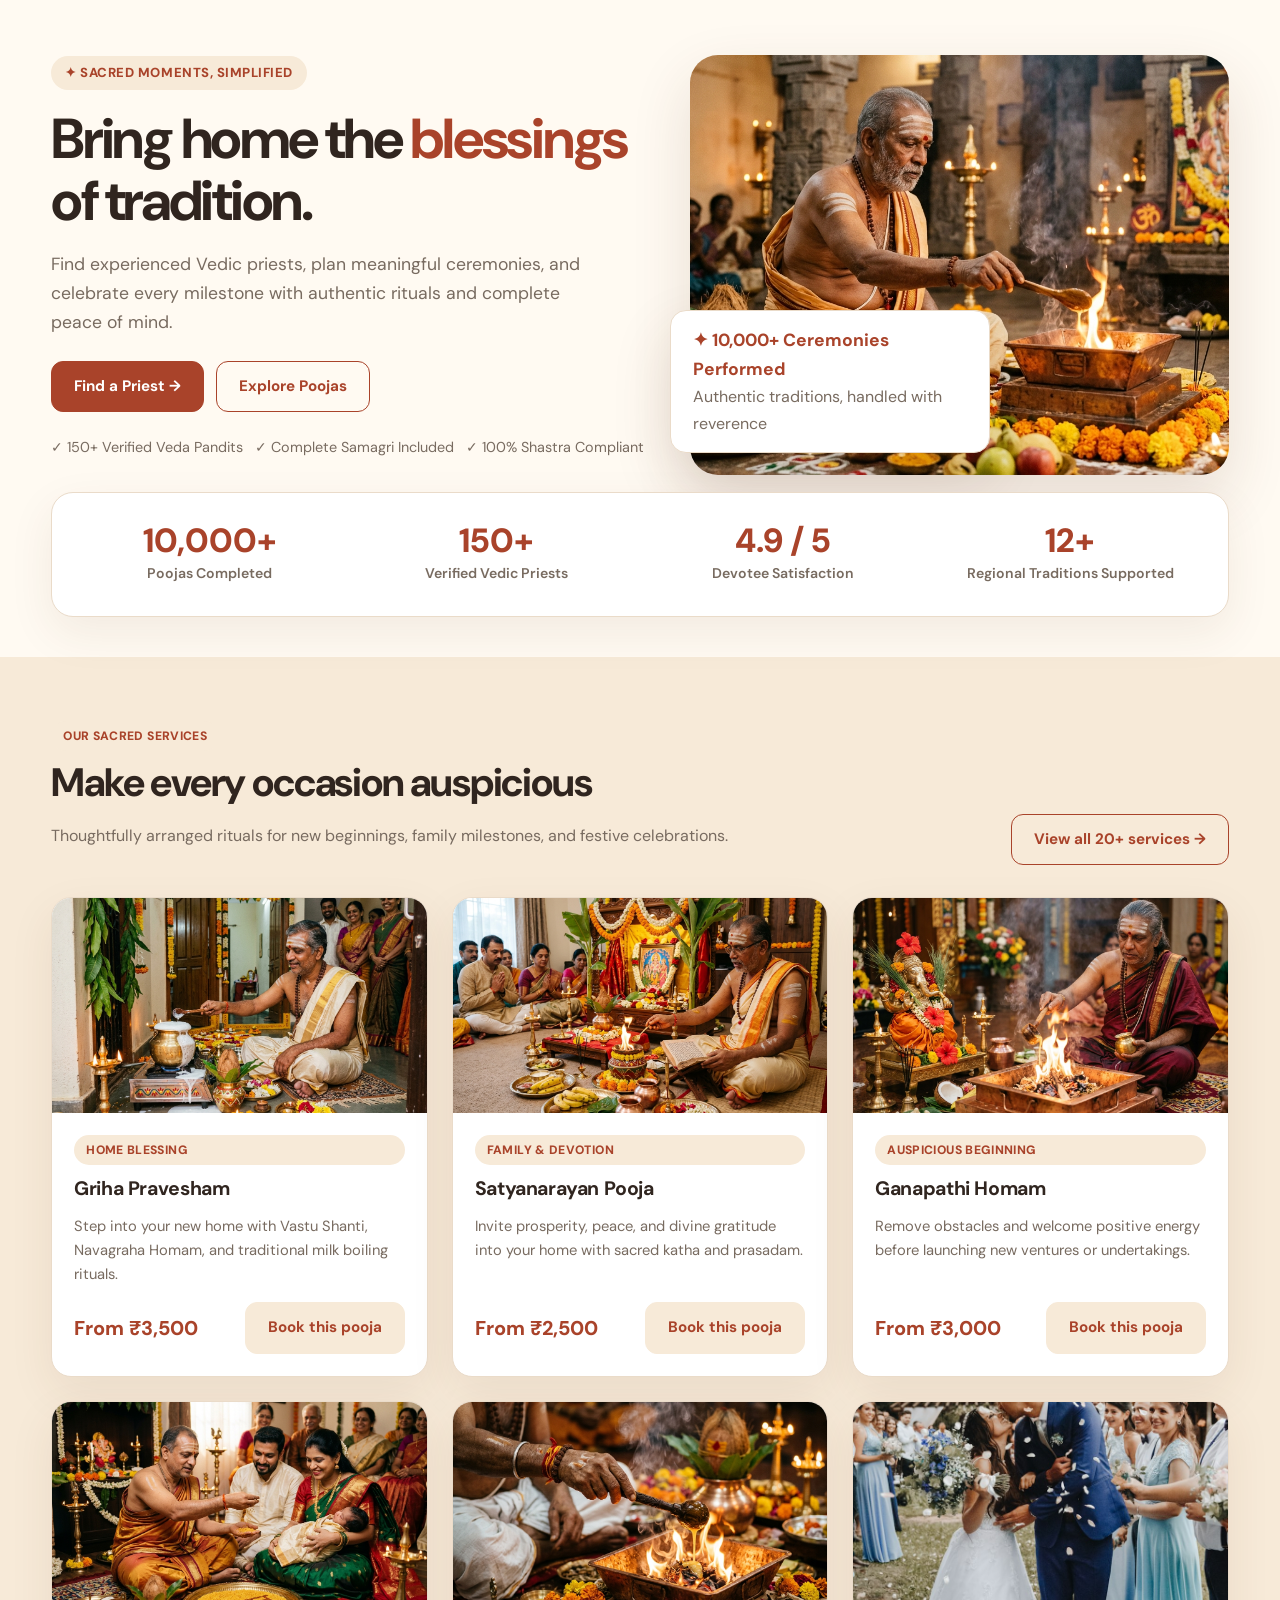
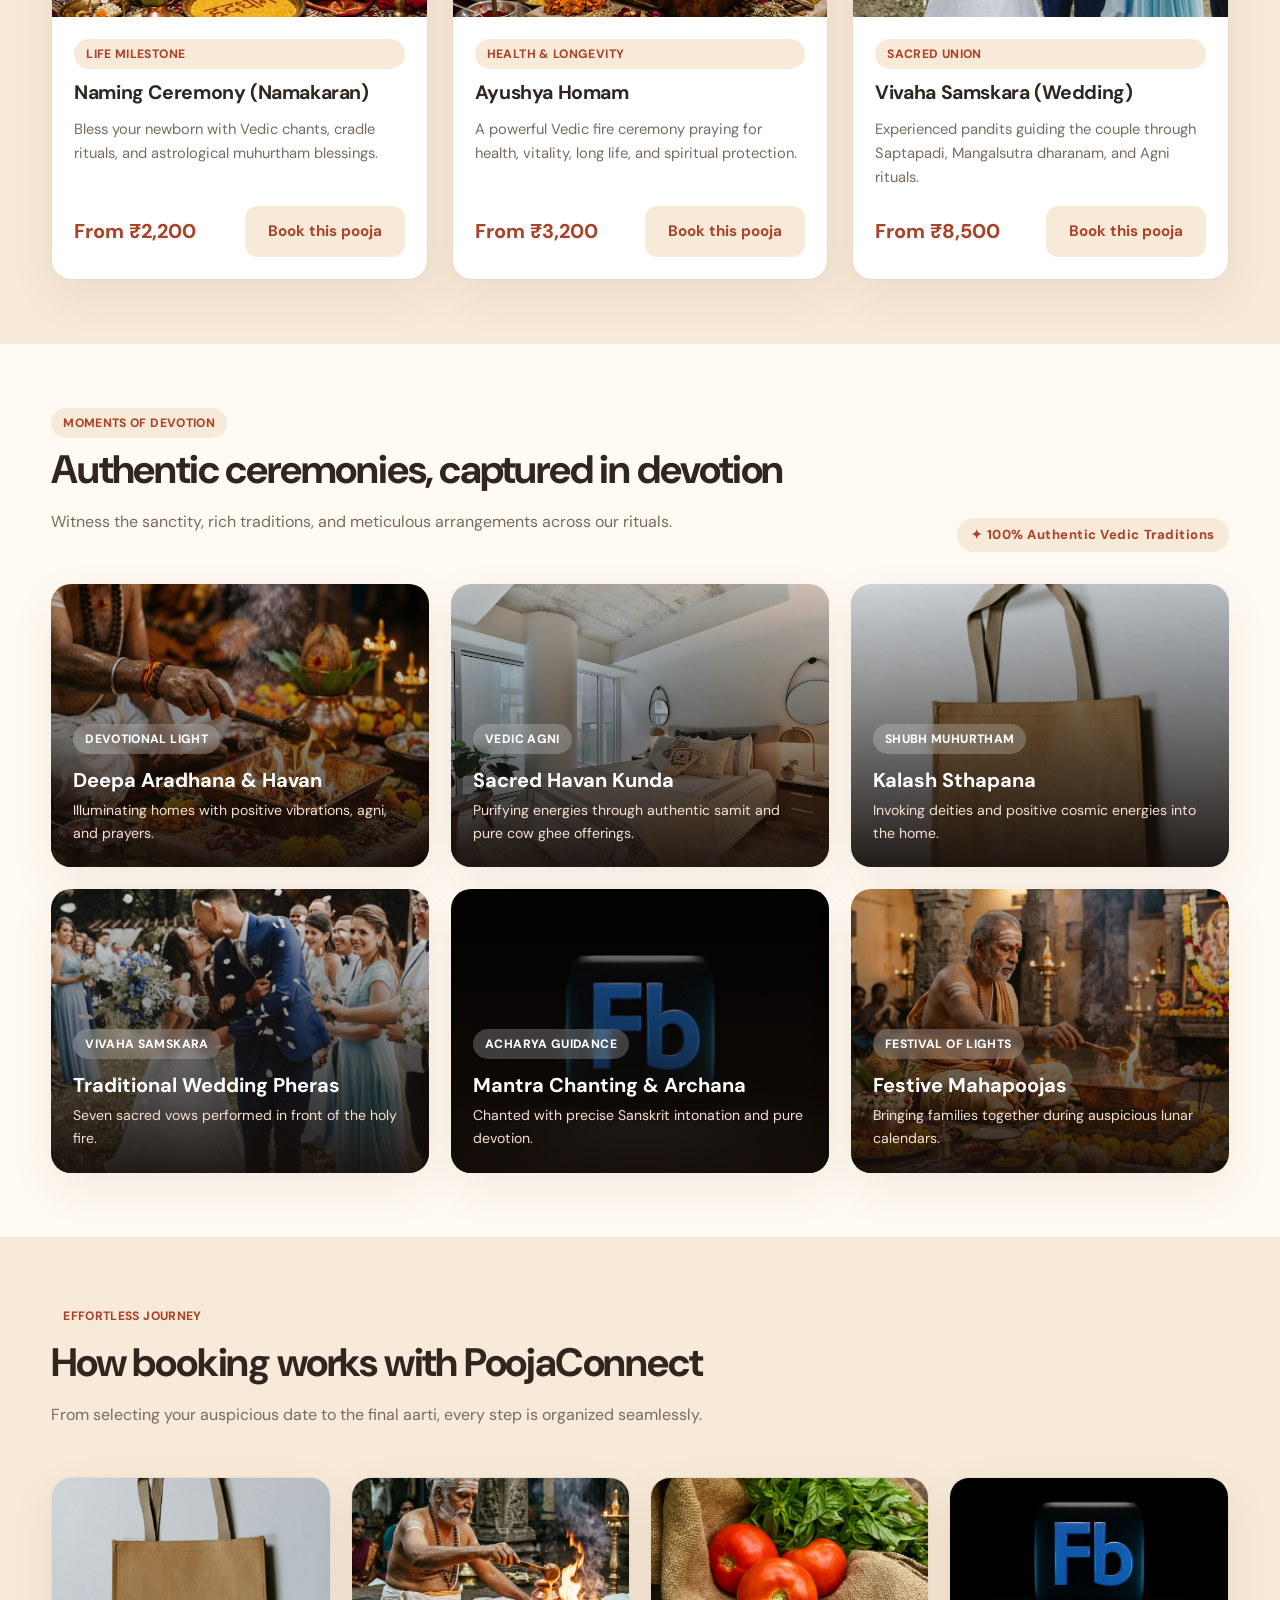
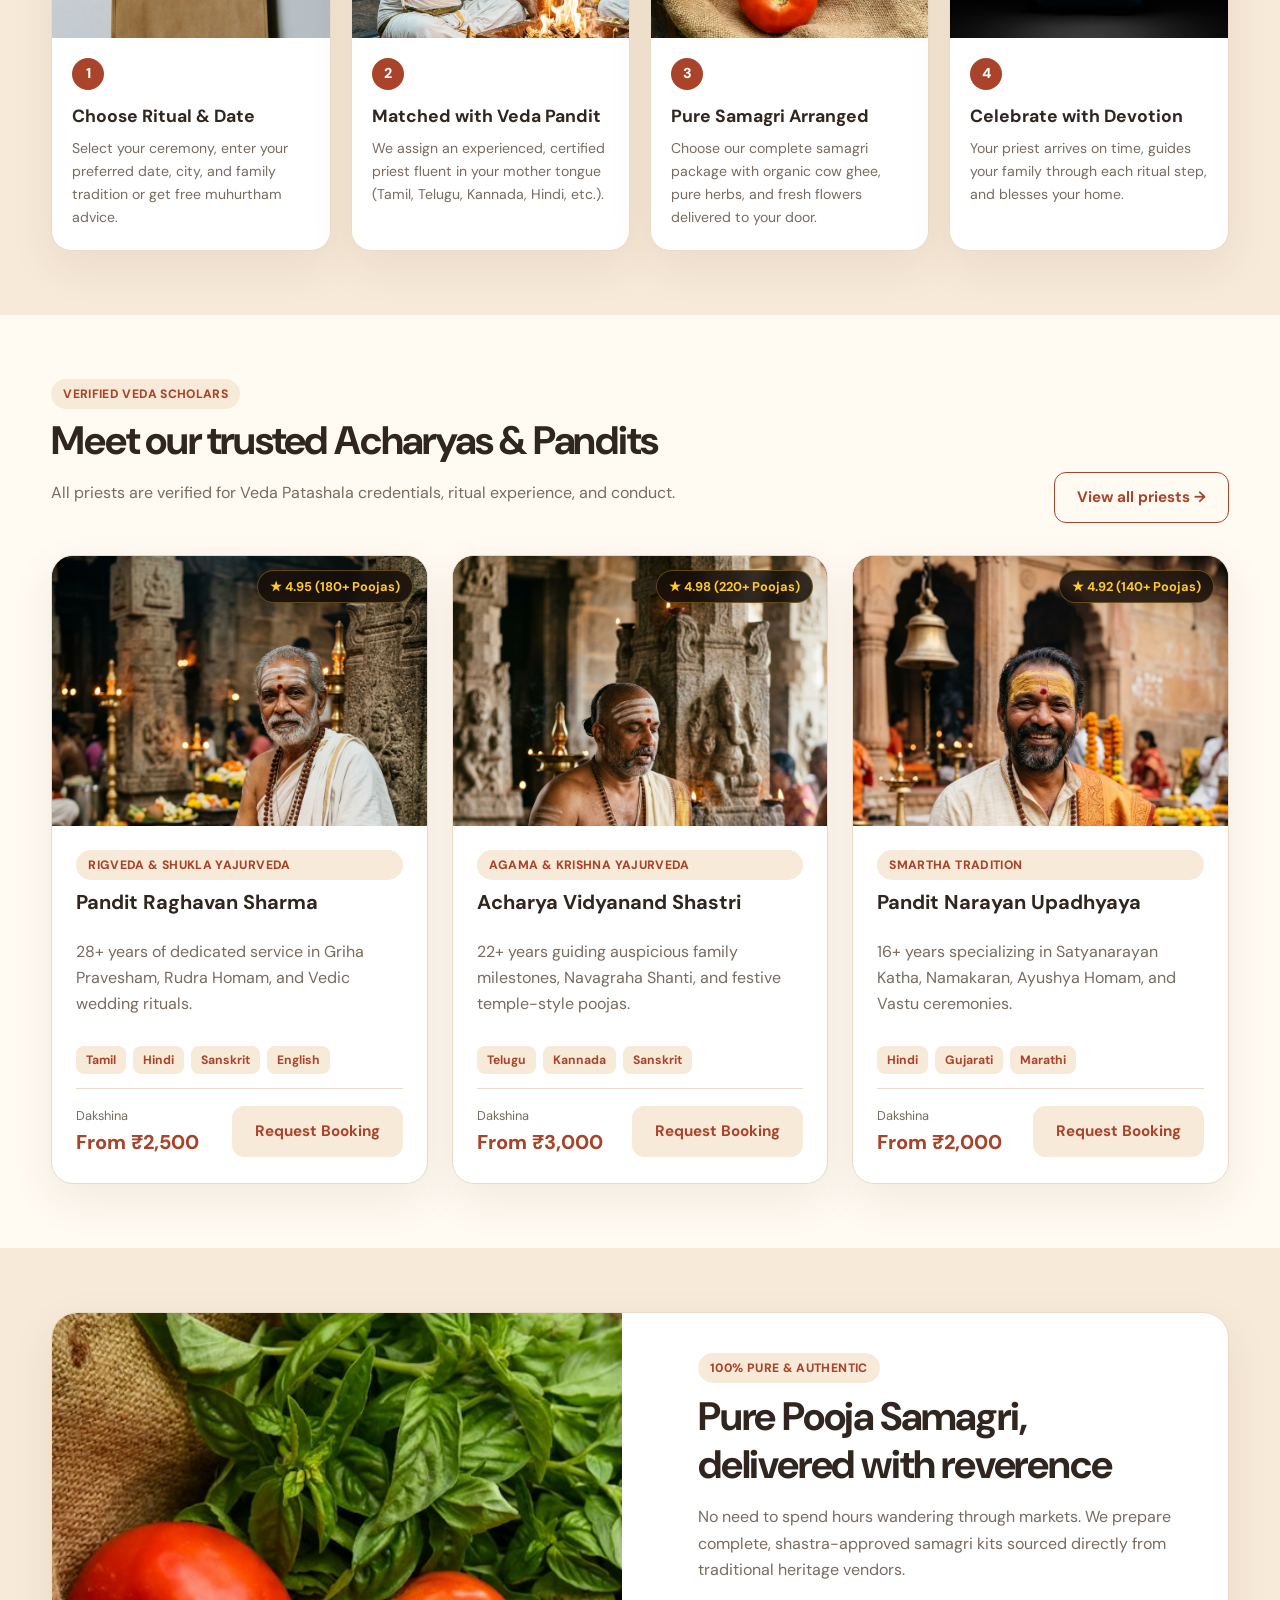
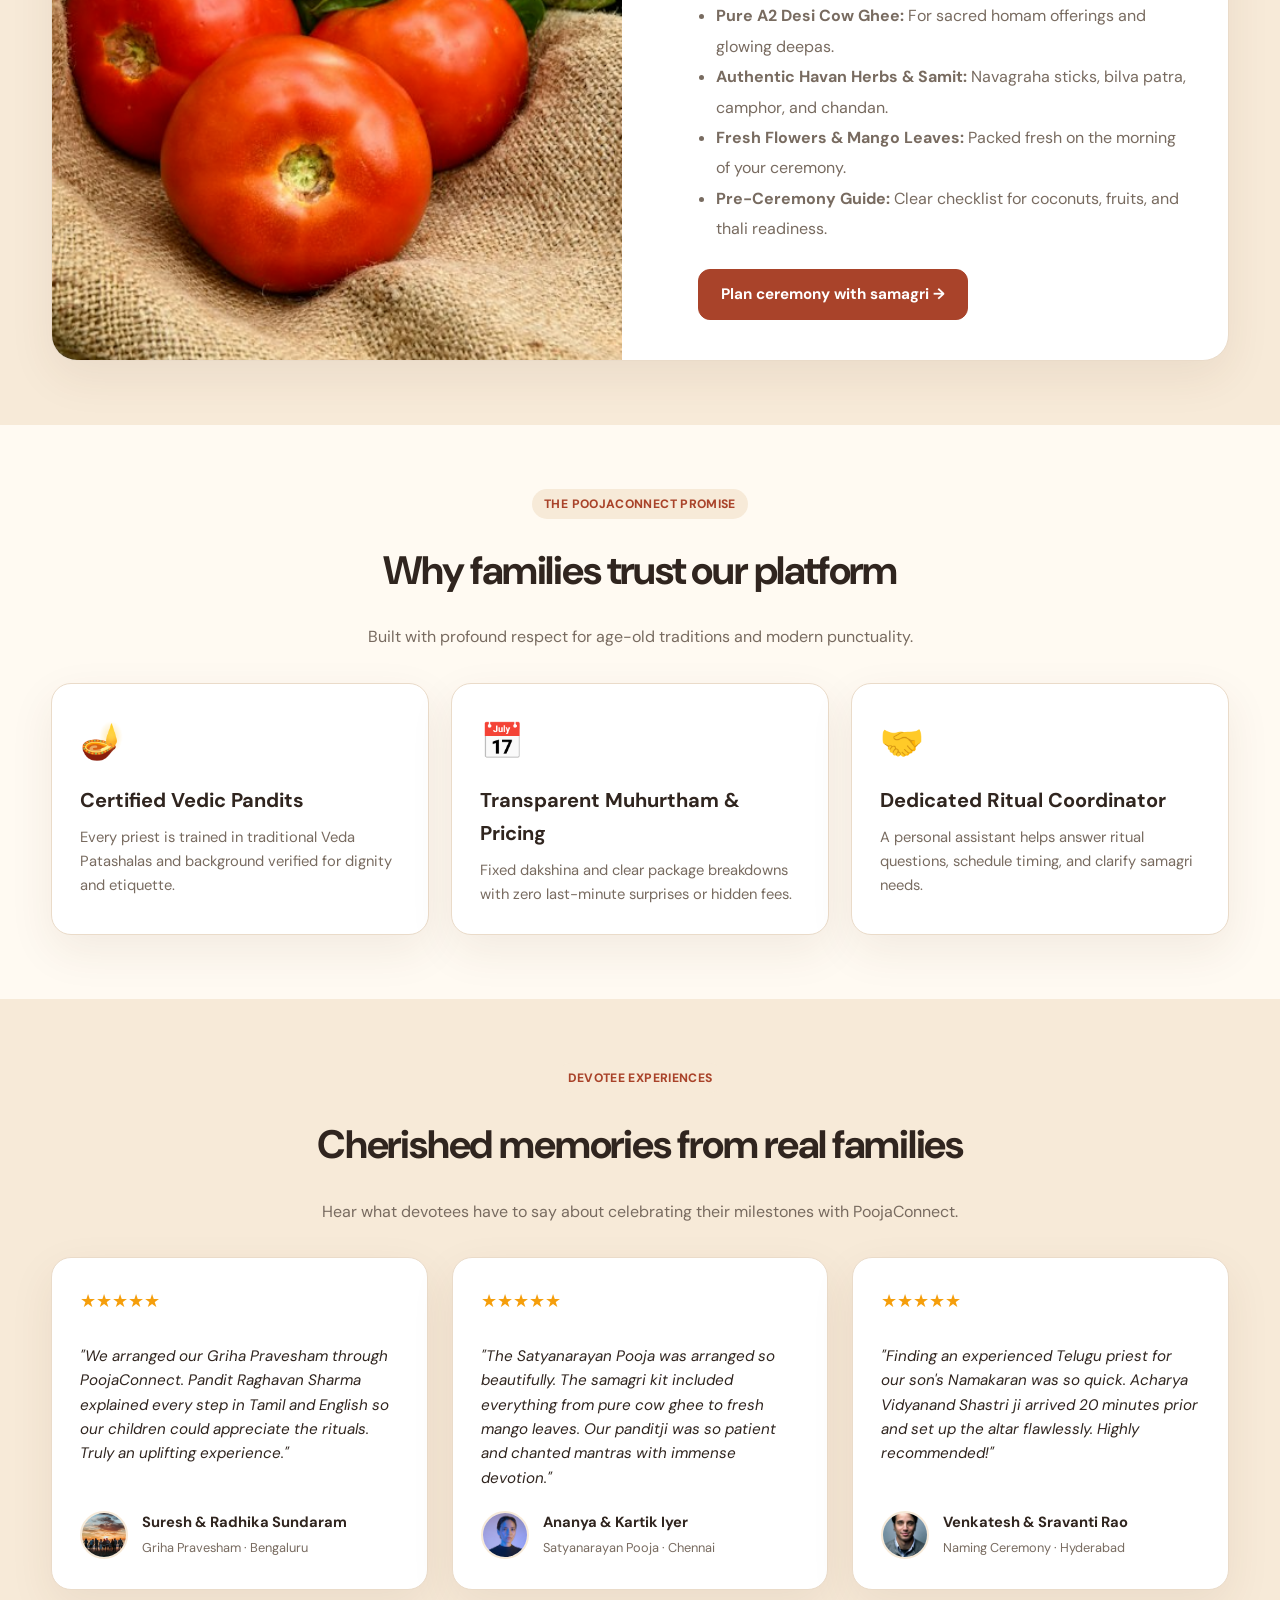
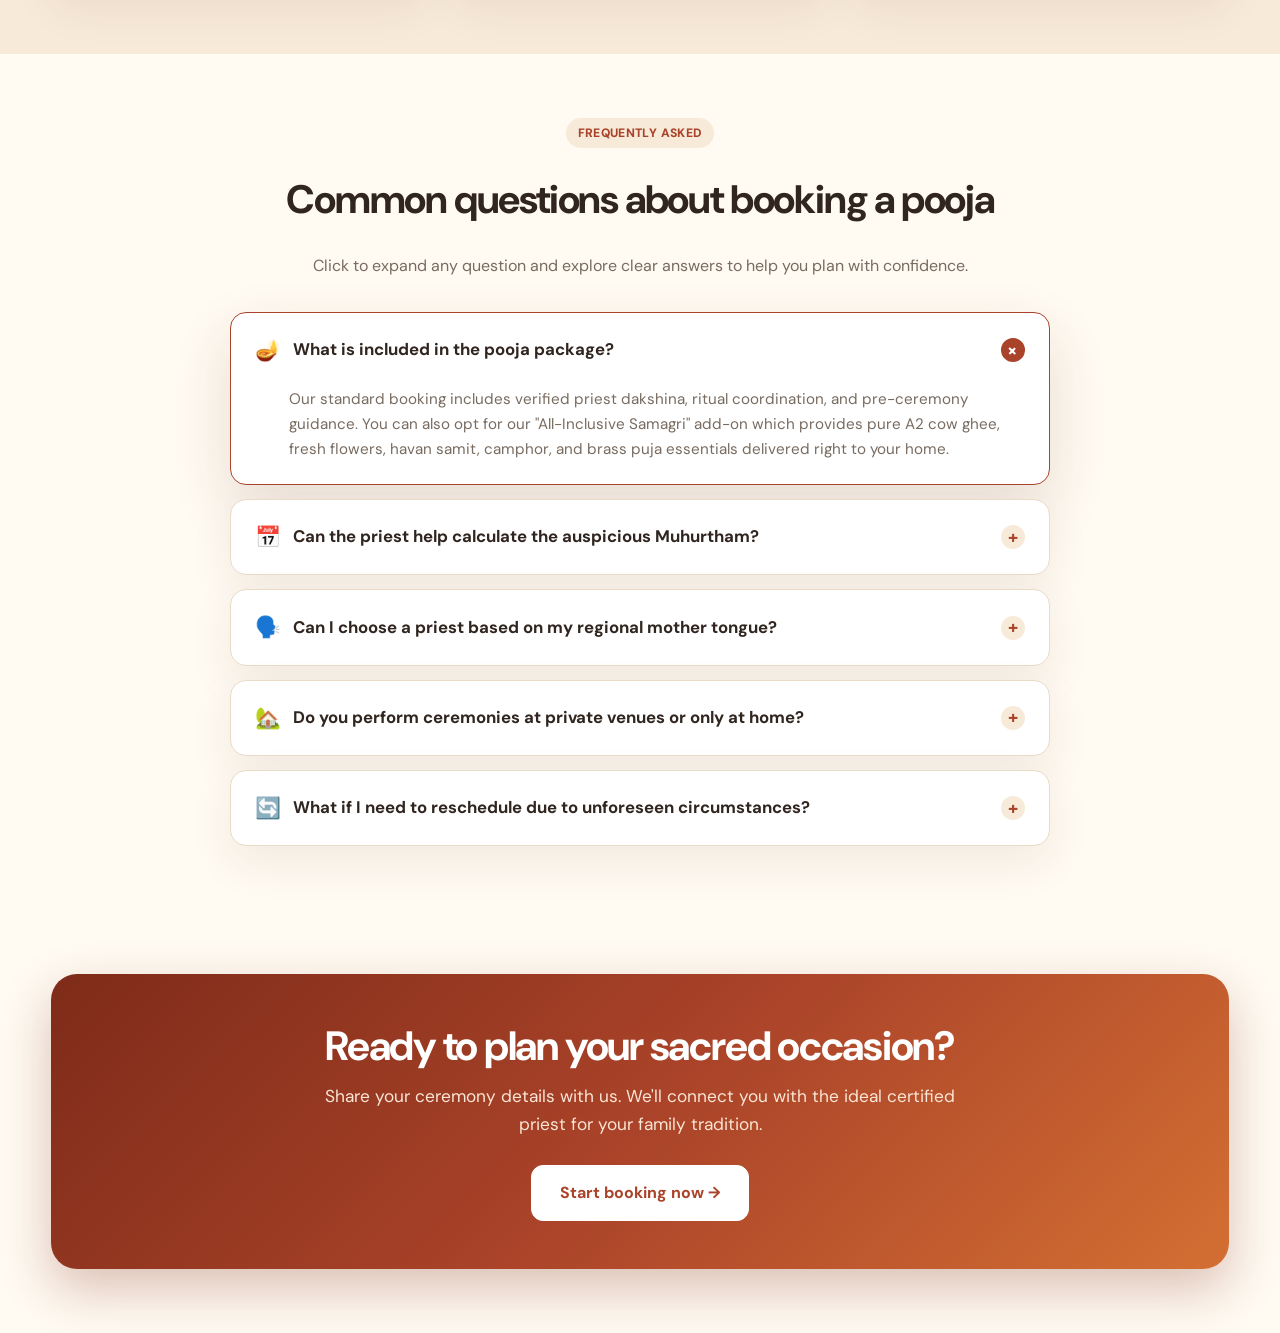
==== commit b1154720: "Hide navbar, footer, back-to-top for dashboard" ====
--- a/index.html
+++ b/index.html
@@ -1,13 +1,16 @@
 <!doctype html>
 <html lang="en">
+
 <head>
   <meta charset="utf-8">
   <meta name="viewport" content="width=device-width,initial-scale=1">
-  <meta name="description" content="Book trusted Vedic priests and authentic pooja services with PoojaConnect. Verified pandits, pure samagri, and stress-free ceremony planning.">
+  <meta name="description"
+    content="Book trusted Vedic priests and authentic pooja services with PoojaConnect. Verified pandits, pure samagri, and stress-free ceremony planning.">
   <title>Home1 | PoojaConnect</title>
   <link rel="icon" href="assets/favicon.svg" type="image/svg+xml">
   <link rel="stylesheet" href="css/style.css">
 </head>
+
 <body>
   <!-- HEADER & TOPBAR (Nav order: Home1, Home2, About, Priests, Poojas, Contact, Dashboard) -->
   <header class="topbar">
@@ -56,8 +59,9 @@
         <div>
           <span class="eyebrow">✦ SACRED MOMENTS, SIMPLIFIED</span>
           <h1>Bring home the <em>blessings</em> of tradition.</h1>
-          <p class="lead">Find experienced Vedic priests, plan meaningful ceremonies, and celebrate every milestone with authentic rituals and complete peace of mind.</p>
-          
+          <p class="lead">Find experienced Vedic priests, plan meaningful ceremonies, and celebrate every milestone with
+            authentic rituals and complete peace of mind.</p>
+
           <!-- Single line buttons on mobile for Home 1 -->
           <div class="hero-btn-group">
             <a class="btn" href="priests.html">Find a Priest →</a>
@@ -69,7 +73,7 @@
           </p>
         </div>
         <div class="hero-art">
-          <img src="assets/images/hero-temple.jpg" alt="Traditional Indian temple gopuram at golden sunset">
+          <img src="assets/images/hero-pooja-priest.jpg" alt="Authentic Indian Vedic priest performing sacred havan ceremony with holy agni and brass deepams">
           <div class="float-card">
             <strong>✦ 10,000+ Ceremonies Performed</strong>
             <span class="muted">Authentic traditions, handled with reverence</span>
@@ -107,17 +111,20 @@
           <div>
             <span class="tag">OUR SACRED SERVICES</span>
             <h2>Make every occasion auspicious</h2>
-            <p class="muted">Thoughtfully arranged rituals for new beginnings, family milestones, and festive celebrations.</p>
+            <p class="muted">Thoughtfully arranged rituals for new beginnings, family milestones, and festive
+              celebrations.</p>
           </div>
           <a class="btn secondary" href="poojas.html">View all 20+ services →</a>
         </div>
         <div class="cards">
           <article class="card">
-            <img src="assets/images/griha-pravesham.jpg" alt="Traditional brass urli with flowers and diya for Griha Pravesham">
+            <img src="assets/images/card-griha-pravesham.jpg"
+              alt="Vedic priest conducting sacred Griha Pravesham housewarming ceremony with milk boiling and kalash">
             <div class="card-body">
               <span class="tag">HOME BLESSING</span>
               <h3>Griha Pravesham</h3>
-              <p class="muted">Step into your new home with Vastu Shanti, Navagraha Homam, and traditional milk boiling rituals.</p>
+              <p class="muted">Step into your new home with Vastu Shanti, Navagraha Homam, and traditional milk boiling
+                rituals.</p>
               <div style="display:flex;justify-content:space-between;align-items:center;margin-top:auto">
                 <span class="price">From ₹3,500</span>
                 <a class="btn light" href="booking.html">Book this pooja</a>
@@ -126,11 +133,13 @@
           </article>
 
           <article class="card">
-            <img src="assets/images/satyanarayan-pooja.jpg" alt="Devotional Satyanarayan pooja setup with flowers and lamps">
+            <img src="assets/images/card-satyanarayan.jpg"
+              alt="Vedic priest chanting Sri Satyanarayan katha in front of sacred puja altar">
             <div class="card-body">
               <span class="tag">FAMILY & DEVOTION</span>
               <h3>Satyanarayan Pooja</h3>
-              <p class="muted">Invite prosperity, peace, and divine gratitude into your home with sacred katha and prasadam.</p>
+              <p class="muted">Invite prosperity, peace, and divine gratitude into your home with sacred katha and
+                prasadam.</p>
               <div style="display:flex;justify-content:space-between;align-items:center;margin-top:auto">
                 <span class="price">From ₹2,500</span>
                 <a class="btn light" href="booking.html">Book this pooja</a>
@@ -139,11 +148,12 @@
           </article>
 
           <article class="card">
-            <img src="assets/images/ganapathi-homam.jpg" alt="Sacred Ganapathi Homam fire with Vedic ghee offerings">
+            <img src="assets/images/card-ganapathi-homam.jpg" alt="Vedic priest offering ghee to sacred Ganapathi havan fire with Lord Ganesha idol">
             <div class="card-body">
               <span class="tag">AUSPICIOUS BEGINNING</span>
               <h3>Ganapathi Homam</h3>
-              <p class="muted">Remove obstacles and welcome positive energy before launching new ventures or undertakings.</p>
+              <p class="muted">Remove obstacles and welcome positive energy before launching new ventures or
+                undertakings.</p>
               <div style="display:flex;justify-content:space-between;align-items:center;margin-top:auto">
                 <span class="price">From ₹3,000</span>
                 <a class="btn light" href="booking.html">Book this pooja</a>
@@ -152,11 +162,12 @@
           </article>
 
           <article class="card">
-            <img src="assets/images/naming-ceremony.jpg" alt="Namakaran ceremony with fresh marigolds and blessings">
+            <img src="assets/images/card-namakaran.jpg" alt="Vedic priest blessing baby with turmeric rice in Namakaran naming ceremony">
             <div class="card-body">
               <span class="tag">LIFE MILESTONE</span>
               <h3>Naming Ceremony (Namakaran)</h3>
-              <p class="muted">Bless your newborn with Vedic chants, cradle rituals, and astrological muhurtham blessings.</p>
+              <p class="muted">Bless your newborn with Vedic chants, cradle rituals, and astrological muhurtham
+                blessings.</p>
               <div style="display:flex;justify-content:space-between;align-items:center;margin-top:auto">
                 <span class="price">From ₹2,200</span>
                 <a class="btn light" href="booking.html">Book this pooja</a>
@@ -165,11 +176,12 @@
           </article>
 
           <article class="card">
-            <img src="assets/images/ayushya-homam.jpg" alt="Sacred havan flames for Ayushya Homam">
+            <img src="assets/images/card-ayushya-homam.jpg" alt="Priest offering sacred herbs and ghee into havan fire for Ayushya Homam">
             <div class="card-body">
               <span class="tag">HEALTH & LONGEVITY</span>
               <h3>Ayushya Homam</h3>
-              <p class="muted">A powerful Vedic fire ceremony praying for health, vitality, long life, and spiritual protection.</p>
+              <p class="muted">A powerful Vedic fire ceremony praying for health, vitality, long life, and spiritual
+                protection.</p>
               <div style="display:flex;justify-content:space-between;align-items:center;margin-top:auto">
                 <span class="price">From ₹3,200</span>
                 <a class="btn light" href="booking.html">Book this pooja</a>
@@ -182,7 +194,8 @@
             <div class="card-body">
               <span class="tag">SACRED UNION</span>
               <h3>Vivaha Samskara (Wedding)</h3>
-              <p class="muted">Experienced pandits guiding the couple through Saptapadi, Mangalsutra dharanam, and Agni rituals.</p>
+              <p class="muted">Experienced pandits guiding the couple through Saptapadi, Mangalsutra dharanam, and Agni
+                rituals.</p>
               <div style="display:flex;justify-content:space-between;align-items:center;margin-top:auto">
                 <span class="price">From ₹8,500</span>
                 <a class="btn light" href="booking.html">Book this pooja</a>
@@ -206,11 +219,11 @@
         </div>
         <div class="gallery-grid">
           <div class="gallery-card">
-            <img src="assets/images/brass-diya-close.jpg" alt="Glowing brass pooja diya with marigold flowers">
+            <img src="assets/images/pooja-ceremony-priest.jpg" alt="Vedic priest offering pure ghee and herbs into sacred Agni havan fire">
             <div class="gallery-overlay">
               <span class="tag">DEVOTIONAL LIGHT</span>
-              <h3>Deepa Aradhana</h3>
-              <p>Illuminating homes with positive vibrations and prayers.</p>
+              <h3>Deepa Aradhana & Havan</h3>
+              <p>Illuminating homes with positive vibrations, agni, and prayers.</p>
             </div>
           </div>
 
@@ -251,7 +264,8 @@
           </div>
 
           <div class="gallery-card">
-            <img src="assets/images/festival-celebration.jpg" alt="Festive lights and diyas during Diwali and festivals">
+            <img src="assets/images/hero-pooja-priest.jpg"
+              alt="Authentic Vedic priest performing sacred ceremony">
             <div class="gallery-overlay">
               <span class="tag">FESTIVAL OF LIGHTS</span>
               <h3>Festive Mahapoojas</h3>
@@ -269,16 +283,18 @@
           <div>
             <span class="tag">EFFORTLESS JOURNEY</span>
             <h2>How booking works with PoojaConnect</h2>
-            <p class="muted">From selecting your auspicious date to the final aarti, every step is organized seamlessly.</p>
+            <p class="muted">From selecting your auspicious date to the final aarti, every step is organized seamlessly.
+            </p>
           </div>
         </div>
         <div class="steps-grid">
           <div class="step-card">
-            <img src="assets/images/festival-diya.jpg" alt="Choosing ritual and pooja calendar">
+            <img src="assets/images/puja-thali.jpg" alt="Authentic brass pooja thali for sacred ritual">
             <div class="step-body">
               <span class="step-num">1</span>
               <h3>Choose Ritual & Date</h3>
-              <p class="muted">Select your ceremony, enter your preferred date, city, and family tradition or get free muhurtham advice.</p>
+              <p class="muted">Select your ceremony, enter your preferred date, city, and family tradition or get free
+                muhurtham advice.</p>
             </div>
           </div>
 
@@ -287,7 +303,8 @@
             <div class="step-body">
               <span class="step-num">2</span>
               <h3>Matched with Veda Pandit</h3>
-              <p class="muted">We assign an experienced, certified priest fluent in your mother tongue (Tamil, Telugu, Kannada, Hindi, etc.).</p>
+              <p class="muted">We assign an experienced, certified priest fluent in your mother tongue (Tamil, Telugu,
+                Kannada, Hindi, etc.).</p>
             </div>
           </div>
 
@@ -296,7 +313,8 @@
             <div class="step-body">
               <span class="step-num">3</span>
               <h3>Pure Samagri Arranged</h3>
-              <p class="muted">Choose our complete samagri package with organic cow ghee, pure herbs, and fresh flowers delivered to your door.</p>
+              <p class="muted">Choose our complete samagri package with organic cow ghee, pure herbs, and fresh flowers
+                delivered to your door.</p>
             </div>
           </div>
 
@@ -305,7 +323,8 @@
             <div class="step-body">
               <span class="step-num">4</span>
               <h3>Celebrate with Devotion</h3>
-              <p class="muted">Your priest arrives on time, guides your family through each ritual step, and blesses your home.</p>
+              <p class="muted">Your priest arrives on time, guides your family through each ritual step, and blesses
+                your home.</p>
             </div>
           </div>
         </div>
@@ -319,7 +338,8 @@
           <div>
             <span class="tag">VERIFIED VEDA SCHOLARS</span>
             <h2>Meet our trusted Acharyas & Pandits</h2>
-            <p class="muted">All priests are verified for Veda Patashala credentials, ritual experience, and conduct.</p>
+            <p class="muted">All priests are verified for Veda Patashala credentials, ritual experience, and conduct.
+            </p>
           </div>
           <a class="btn secondary" href="priests.html">View all priests →</a>
         </div>
@@ -333,7 +353,8 @@
             <div class="priest-body">
               <span class="tag">RIGVEDA & SHUKLA YAJURVEDA</span>
               <h3>Pandit Raghavan Sharma</h3>
-              <p class="muted">28+ years of dedicated service in Griha Pravesham, Rudra Homam, and Vedic wedding rituals.</p>
+              <p class="muted">28+ years of dedicated service in Griha Pravesham, Rudra Homam, and Vedic wedding
+                rituals.</p>
               <div class="priest-meta">
                 <span class="meta-chip">Tamil</span>
                 <span class="meta-chip">Hindi</span>
@@ -359,7 +380,8 @@
             <div class="priest-body">
               <span class="tag">AGAMA & KRISHNA YAJURVEDA</span>
               <h3>Acharya Vidyanand Shastri</h3>
-              <p class="muted">22+ years guiding auspicious family milestones, Navagraha Shanti, and festive temple-style poojas.</p>
+              <p class="muted">22+ years guiding auspicious family milestones, Navagraha Shanti, and festive
+                temple-style poojas.</p>
               <div class="priest-meta">
                 <span class="meta-chip">Telugu</span>
                 <span class="meta-chip">Kannada</span>
@@ -378,13 +400,15 @@
           <!-- Priest 3: Authentic North Indian Pandit with Chandan Tilak & Panchangam Book -->
           <article class="priest-card">
             <div class="priest-thumb-wrap">
-              <img src="assets/images/priest-3.jpg" alt="Pandit Narayan Upadhyaya - Hindu Pandit with Sacred Panchangam">
+              <img src="assets/images/priest-3.jpg"
+                alt="Pandit Narayan Upadhyaya - Hindu Pandit with Sacred Panchangam">
               <span class="priest-badge">★ 4.92 (140+ Poojas)</span>
             </div>
             <div class="priest-body">
               <span class="tag">SMARTHA TRADITION</span>
               <h3>Pandit Narayan Upadhyaya</h3>
-              <p class="muted">16+ years specializing in Satyanarayan Katha, Namakaran, Ayushya Homam, and Vastu ceremonies.</p>
+              <p class="muted">16+ years specializing in Satyanarayan Katha, Namakaran, Ayushya Homam, and Vastu
+                ceremonies.</p>
               <div class="priest-meta">
                 <span class="meta-chip">Hindi</span>
                 <span class="meta-chip">Gujarati</span>
@@ -406,15 +430,19 @@
     <!-- PURE SAMAGRI BANNER -->
     <section class="section alt">
       <div class="container">
-        <div class="grid-two" style="background:var(--surface);border:1px solid var(--line);border-radius:26px;overflow:hidden;box-shadow:var(--shadow)">
-          <img src="assets/images/samagri-kit.jpg" alt="Auspicious brass lamps and complete pure puja samagri kit" style="width:100%;height:100%;min-height:360px;object-fit:cover">
+        <div class="grid-two"
+          style="background:var(--surface);border:1px solid var(--line);border-radius:26px;overflow:hidden;box-shadow:var(--shadow)">
+          <img src="assets/images/samagri-kit.jpg" alt="Auspicious brass lamps and complete pure puja samagri kit"
+            style="width:100%;height:100%;min-height:360px;object-fit:cover">
           <div style="padding:40px">
             <span class="tag">100% PURE & AUTHENTIC</span>
             <h2 style="margin:10px 0 14px">Pure Pooja Samagri, delivered with reverence</h2>
-            <p class="muted">No need to spend hours wandering through markets. We prepare complete, shastra-approved samagri kits sourced directly from traditional heritage vendors.</p>
+            <p class="muted">No need to spend hours wandering through markets. We prepare complete, shastra-approved
+              samagri kits sourced directly from traditional heritage vendors.</p>
             <ul class="muted" style="line-height:1.9;margin:18px 0 24px;padding-left:18px">
               <li><strong>Pure A2 Desi Cow Ghee:</strong> For sacred homam offerings and glowing deepas.</li>
-              <li><strong>Authentic Havan Herbs & Samit:</strong> Navagraha sticks, bilva patra, camphor, and chandan.</li>
+              <li><strong>Authentic Havan Herbs & Samit:</strong> Navagraha sticks, bilva patra, camphor, and chandan.
+              </li>
               <li><strong>Fresh Flowers & Mango Leaves:</strong> Packed fresh on the morning of your ceremony.</li>
               <li><strong>Pre-Ceremony Guide:</strong> Clear checklist for coconuts, fruits, and thali readiness.</li>
             </ul>
@@ -436,17 +464,20 @@
           <div class="feature">
             <div class="symbol">🪔</div>
             <h3>Certified Vedic Pandits</h3>
-            <p class="muted">Every priest is trained in traditional Veda Patashalas and background verified for dignity and etiquette.</p>
+            <p class="muted">Every priest is trained in traditional Veda Patashalas and background verified for dignity
+              and etiquette.</p>
           </div>
           <div class="feature">
             <div class="symbol">📅</div>
             <h3>Transparent Muhurtham & Pricing</h3>
-            <p class="muted">Fixed dakshina and clear package breakdowns with zero last-minute surprises or hidden fees.</p>
+            <p class="muted">Fixed dakshina and clear package breakdowns with zero last-minute surprises or hidden fees.
+            </p>
           </div>
           <div class="feature">
             <div class="symbol">🤝</div>
             <h3>Dedicated Ritual Coordinator</h3>
-            <p class="muted">A personal assistant helps answer ritual questions, schedule timing, and clarify samagri needs.</p>
+            <p class="muted">A personal assistant helps answer ritual questions, schedule timing, and clarify samagri
+              needs.</p>
           </div>
         </div>
       </div>
@@ -464,10 +495,12 @@
           <div class="card" style="padding:28px">
             <div style="color:#f59e0b;font-size:1.15rem;margin-bottom:12px">★★★★★</div>
             <p style="font-style:italic;margin-bottom:20px;font-size:0.95rem;line-height:1.6">
-              "We arranged our Griha Pravesham through PoojaConnect. Pandit Raghavan Sharma explained every step in Tamil and English so our children could appreciate the rituals. Truly an uplifting experience."
+              "We arranged our Griha Pravesham through PoojaConnect. Pandit Raghavan Sharma explained every step in
+              Tamil and English so our children could appreciate the rituals. Truly an uplifting experience."
             </p>
             <div style="display:flex;align-items:center;gap:14px;margin-top:auto">
-              <img src="assets/images/testimonial-family1.jpg" alt="Suresh & Radhika Sundaram" style="width:48px;height:48px;border-radius:50%;object-fit:cover;border:2px solid var(--soft)">
+              <img src="assets/images/testimonial-family1.jpg" alt="Suresh & Radhika Sundaram"
+                style="width:48px;height:48px;border-radius:50%;object-fit:cover;border:2px solid var(--soft)">
               <div>
                 <strong style="display:block;font-size:0.92rem">Suresh & Radhika Sundaram</strong>
                 <span class="muted" style="font-size:0.8rem">Griha Pravesham · Bengaluru</span>
@@ -478,10 +511,12 @@
           <div class="card" style="padding:28px">
             <div style="color:#f59e0b;font-size:1.15rem;margin-bottom:12px">★★★★★</div>
             <p style="font-style:italic;margin-bottom:20px;font-size:0.95rem;line-height:1.6">
-              "The Satyanarayan Pooja was arranged so beautifully. The samagri kit included everything from pure cow ghee to fresh mango leaves. Our panditji was so patient and chanted mantras with immense devotion."
+              "The Satyanarayan Pooja was arranged so beautifully. The samagri kit included everything from pure cow
+              ghee to fresh mango leaves. Our panditji was so patient and chanted mantras with immense devotion."
             </p>
             <div style="display:flex;align-items:center;gap:14px;margin-top:auto">
-              <img src="assets/images/testimonial-family2.jpg" alt="Ananya & Kartik Iyer" style="width:48px;height:48px;border-radius:50%;object-fit:cover;border:2px solid var(--soft)">
+              <img src="assets/images/testimonial-family2.jpg" alt="Ananya & Kartik Iyer"
+                style="width:48px;height:48px;border-radius:50%;object-fit:cover;border:2px solid var(--soft)">
               <div>
                 <strong style="display:block;font-size:0.92rem">Ananya & Kartik Iyer</strong>
                 <span class="muted" style="font-size:0.8rem">Satyanarayan Pooja · Chennai</span>
@@ -492,10 +527,12 @@
           <div class="card" style="padding:28px">
             <div style="color:#f59e0b;font-size:1.15rem;margin-bottom:12px">★★★★★</div>
             <p style="font-style:italic;margin-bottom:20px;font-size:0.95rem;line-height:1.6">
-              "Finding an experienced Telugu priest for our son's Namakaran was so quick. Acharya Vidyanand Shastri ji arrived 20 minutes prior and set up the altar flawlessly. Highly recommended!"
+              "Finding an experienced Telugu priest for our son's Namakaran was so quick. Acharya Vidyanand Shastri ji
+              arrived 20 minutes prior and set up the altar flawlessly. Highly recommended!"
             </p>
             <div style="display:flex;align-items:center;gap:14px;margin-top:auto">
-              <img src="assets/images/testimonial-family3.jpg" alt="Venkatesh & Sravanti Rao" style="width:48px;height:48px;border-radius:50%;object-fit:cover;border:2px solid var(--soft)">
+              <img src="assets/images/testimonial-family3.jpg" alt="Venkatesh & Sravanti Rao"
+                style="width:48px;height:48px;border-radius:50%;object-fit:cover;border:2px solid var(--soft)">
               <div>
                 <strong style="display:block;font-size:0.92rem">Venkatesh & Sravanti Rao</strong>
                 <span class="muted" style="font-size:0.8rem">Naming Ceremony · Hyderabad</span>
@@ -525,7 +562,9 @@
               <span class="faq-chevron">+</span>
             </summary>
             <div class="faq-content">
-              Our standard booking includes verified priest dakshina, ritual coordination, and pre-ceremony guidance. You can also opt for our "All-Inclusive Samagri" add-on which provides pure A2 cow ghee, fresh flowers, havan samit, camphor, and brass puja essentials delivered right to your home.
+              Our standard booking includes verified priest dakshina, ritual coordination, and pre-ceremony guidance.
+              You can also opt for our "All-Inclusive Samagri" add-on which provides pure A2 cow ghee, fresh flowers,
+              havan samit, camphor, and brass puja essentials delivered right to your home.
             </div>
           </details>
 
@@ -538,7 +577,9 @@
               <span class="faq-chevron">+</span>
             </summary>
             <div class="faq-content">
-              Yes, absolutely. When submitting your booking request, simply mention that you need muhurtham guidance. Our senior astrologer acharyas will review your Janma Nakshatra and propose the most auspicious timings based on the Panchangam.
+              Yes, absolutely. When submitting your booking request, simply mention that you need muhurtham guidance.
+              Our senior astrologer acharyas will review your Janma Nakshatra and propose the most auspicious timings
+              based on the Panchangam.
             </div>
           </details>
 
@@ -551,7 +592,8 @@
               <span class="faq-chevron">+</span>
             </summary>
             <div class="faq-content">
-              Yes. We have certified pandits proficient in Tamil, Telugu, Kannada, Hindi, Marathi, Gujarati, and Sanskrit to ensure your family fully understands the meaning and significance of the sacred mantras.
+              Yes. We have certified pandits proficient in Tamil, Telugu, Kannada, Hindi, Marathi, Gujarati, and
+              Sanskrit to ensure your family fully understands the meaning and significance of the sacred mantras.
             </div>
           </details>
 
@@ -564,7 +606,8 @@
               <span class="faq-chevron">+</span>
             </summary>
             <div class="faq-content">
-              We perform rituals at private residences, apartments, community halls, marriage venues, temple premises, and commercial offices. Simply share your venue address when confirming your booking.
+              We perform rituals at private residences, apartments, community halls, marriage venues, temple premises,
+              and commercial offices. Simply share your venue address when confirming your booking.
             </div>
           </details>
 
@@ -577,7 +620,8 @@
               <span class="faq-chevron">+</span>
             </summary>
             <div class="faq-content">
-              We understand family schedules change. You can reschedule your ceremony free of charge up to 24 hours prior to the muhurtham date directly from your Devotee Dashboard or by calling our coordinator helpline.
+              We understand family schedules change. You can reschedule your ceremony free of charge up to 24 hours
+              prior to the muhurtham date directly from your Devotee Dashboard or by calling our coordinator helpline.
             </div>
           </details>
         </div>
@@ -590,7 +634,8 @@
         <div class="cta">
           <div class="cta-content">
             <h2>Ready to plan your sacred occasion?</h2>
-            <p>Share your ceremony details with us. We'll connect you with the ideal certified priest for your family tradition.</p>
+            <p>Share your ceremony details with us. We'll connect you with the ideal certified priest for your family
+              tradition.</p>
           </div>
           <a class="btn" href="booking.html">Start booking now →</a>
         </div>
@@ -608,7 +653,8 @@
             <span class="logo-mark">ॐ</span>
             <span>PoojaConnect</span>
           </a>
-          <p class="muted" style="margin-top:10px">A simpler, more thoughtful way to arrange sacred ceremonies, connect with trusted priests, and preserve traditional Vedic rituals.</p>
+          <p class="muted" style="margin-top:10px">A simpler, more thoughtful way to arrange sacred ceremonies, connect
+            with trusted priests, and preserve traditional Vedic rituals.</p>
           <!-- Social Media with Smooth Hover -->
           <div class="socials">
             <a href="https://instagram.com" aria-label="Instagram">◎</a>
@@ -641,10 +687,8 @@
         </div>
       </div>
 
-      <!-- Footer Bottom with Back to Top ICON ONLY (No text - Point 2 in Image 1) -->
       <div class="footer-bottom">
         <div>© <span data-year></span> PoojaConnect. Made with devotion.</div>
-        <button id="backToTop" class="back-to-top" aria-label="Back to top">↑</button>
       </div>
     </div>
   </footer>
@@ -654,4 +698,5 @@
 
   <script src="js/main.js"></script>
 </body>
-</html>
+
+</html>
--- a/css/style.css
+++ b/css/style.css
@@ -13,6 +13,8 @@
   --line: #eadbc9;
   --shadow: 0 16px 45px rgba(93, 53, 25, 0.08);
   --shadow-lg: 0 24px 60px rgba(93, 53, 25, 0.14);
+  /* Brand Logo: EXACT SAME Brown color in BOTH light and dark themes always */
+  --brand-brown: #a9432a; /* Sacred Vedic Terracotta Brown */
 }
 
 [data-theme="dark"] {
@@ -24,6 +26,7 @@
   --line: #42362d;
   --shadow: 0 16px 45px rgba(0, 0, 0, 0.45);
   --shadow-lg: 0 24px 60px rgba(0, 0, 0, 0.6);
+  --brand-brown: #a9432a; /* STRICTLY IDENTICAL in dark & light */
 }
 
 * {
@@ -80,11 +83,19 @@
   gap: 16px;
 }
 
-/* Brand Logo (Point 2: Avoid Tamil, Universal Devanagari ॐ) */
+/* Brand Logo (Point 1A: EXACT SAME Brown in BOTH Dark and Light Themes ALWAYS) */
+.logo,
+.logo span,
+.logo-mark,
+[data-theme="dark"] .logo,
+[data-theme="dark"] .logo span,
+[data-theme="dark"] .logo-mark {
+  color: var(--brand-brown) !important;
+}
+
 .logo {
   font-weight: 800;
   font-size: 1.28rem;
-  color: var(--brand);
   display: inline-flex;
   align-items: center;
   gap: 8px;
@@ -94,13 +105,8 @@
 
 .logo-mark {
   font-size: 1.55rem;
-  color: var(--gold);
   line-height: 1;
   font-family: serif;
-}
-
-.logo span {
-  color: var(--ink);
 }
 
 /* Centered Navigation Links */
@@ -334,7 +340,7 @@
 /* Home 2 Distinct Hero Design */
 .home2-hero {
   position: relative;
-  background: linear-gradient(135deg, rgba(28, 17, 12, 0.82), rgba(38, 20, 14, 0.88)), url('../assets/images/hero-temple.jpg') center/cover no-repeat;
+  background: linear-gradient(135deg, rgba(28, 17, 12, 0.82), rgba(38, 20, 14, 0.88)), url('../assets/images/pooja-ceremony-priest.jpg') center/cover no-repeat;
   color: #ffffff;
   padding: 80px 0 70px;
   border-bottom: 1px solid rgba(255, 255, 255, 0.1);
@@ -1028,6 +1034,11 @@
 .footer .logo {
   font-size: 1.55rem; /* Larger Brand Name (Point 2) */
   font-weight: 800;
+  color: var(--brand-brown);
+}
+
+.footer .logo span {
+  color: var(--brand-brown);
 }
 
 .footer-grid {
@@ -1089,37 +1100,16 @@
   margin-top: 36px;
   padding-top: 24px;
   display: flex;
-  justify-content: space-between;
-  align-items: center;
-  flex-wrap: wrap;
-  gap: 16px;
+  justify-content: center;
+  align-items: center;
+  text-align: center;
   color: var(--muted);
   font-size: 0.88rem;
 }
 
-/* Back to Top Icon Button - NO TEXT (Point 2 in Image 1) */
+/* Back to Top button in footer permanently removed */
 .back-to-top {
-  width: 42px;
-  height: 42px;
-  border-radius: 50%;
-  border: 1px solid var(--line);
-  background: var(--surface);
-  color: var(--brand);
-  font-size: 1.25rem;
-  font-weight: 800;
-  display: inline-flex;
-  align-items: center;
-  justify-content: center;
-  cursor: pointer;
-  transition: all 0.25s ease;
-}
-
-.back-to-top:hover {
-  background: var(--brand);
-  color: #ffffff;
-  border-color: var(--brand);
-  transform: translateY(-3px);
-  box-shadow: 0 6px 15px rgba(169, 67, 42, 0.3);
+  display: none !important;
 }
 
 .floating-back-top {
@@ -1162,28 +1152,43 @@
   flex-direction: column;
   justify-content: center;
   align-items: center;
-  padding: 30px 20px;
+  padding: 80px 20px 40px;
+  position: relative;
   background: radial-gradient(circle at 50% 30%, color-mix(in srgb, var(--soft) 50%, var(--bg)), var(--bg));
 }
 
-/* Dedicated Non-Overlapping Auth Header (Fix for Point 11 in Image 5) */
-.auth-header {
-  width: min(480px, 100%);
-  display: flex;
-  align-items: center;
-  justify-content: space-between;
-  margin-bottom: 18px;
-  padding: 0 4px;
-}
-
-.auth-header .logo {
-  font-size: 1.3rem;
-}
-
+/* Theme and RTL on Top Right of Authentication Page (User Strict Requirement) */
 .auth-top-actions {
+  position: absolute;
+  top: 24px;
+  right: 24px;
   display: flex;
   align-items: center;
   gap: 8px;
+  z-index: 20;
+}
+
+[dir="rtl"] .auth-top-actions,
+.rtl .auth-top-actions {
+  right: auto;
+  left: 24px;
+}
+
+/* Brand Name Inside the Authentication Card (User Strict Requirement) */
+.auth-card-brand {
+  display: flex;
+  justify-content: center;
+  align-items: center;
+  margin-bottom: 16px;
+}
+
+.auth-card-brand .logo {
+  font-size: 1.45rem;
+  color: var(--brand-brown);
+}
+
+.auth-card-brand .logo span {
+  color: var(--brand-brown);
 }
 
 .auth-card {
@@ -1367,22 +1372,25 @@
 }
 
 /* ==========================================================================
-   DASHBOARD PAGE STYLES (Point 4 in Image 2)
+   DASHBOARD PAGE STYLES (Point 4 in Image 2: Full functional sidebar in all devices)
    ========================================================================== */
 .dashboard-grid {
   display: grid;
-  grid-template-columns: 280px 1fr;
+  grid-template-columns: 290px 1fr;
   gap: 32px;
   margin-top: 36px;
+  align-items: start;
 }
 
 .dash-sidebar {
   background: var(--surface);
   border: 1px solid var(--line);
-  border-radius: 20px;
+  border-radius: 22px;
   padding: 24px;
   box-shadow: var(--shadow);
-  height: fit-content;
+  position: sticky;
+  top: 96px;
+  z-index: 10;
 }
 
 .dash-profile-card {
@@ -1405,30 +1413,39 @@
 .dash-nav {
   display: flex;
   flex-direction: column;
-  gap: 8px;
+  gap: 10px;
 }
 
 .dash-tab-btn {
-  padding: 12px 16px;
-  border-radius: 12px;
+  padding: 13px 18px;
+  border-radius: 14px;
   font-weight: 700;
-  font-size: 0.92rem;
+  font-size: 0.94rem;
   color: var(--muted);
   display: flex;
   align-items: center;
   gap: 12px;
-  transition: all 0.2s;
-  background: transparent;
-  border: 0;
+  transition: all 0.25s ease;
+  background: var(--surface);
+  border: 1px solid var(--line);
   width: 100%;
   text-align: left;
   cursor: pointer;
-}
-
-.dash-tab-btn:hover,
-.dash-tab-btn.active {
+  box-sizing: border-box;
+}
+
+.dash-tab-btn:hover {
   background: var(--soft);
   color: var(--brand);
+  border-color: var(--brand);
+  transform: translateX(4px);
+}
+
+.dash-tab-btn.active {
+  background: var(--brand) !important;
+  color: #ffffff !important;
+  border-color: var(--brand) !important;
+  box-shadow: 0 6px 18px rgba(169, 67, 42, 0.28);
 }
 
 .dash-stats {
@@ -1613,16 +1630,41 @@
   .hero-grid,
   .dashboard-grid {
     grid-template-columns: 1fr;
+    gap: 24px;
   }
 
   .dash-sidebar {
+    position: static;
     width: 100%;
+    padding: 20px;
+    box-sizing: border-box;
+  }
+
+  .dash-profile-card {
+    display: flex;
+    align-items: center;
+    text-align: left;
+    gap: 16px;
+    padding-bottom: 16px;
+    margin-bottom: 16px;
+  }
+
+  .dash-avatar {
+    margin: 0;
+    width: 64px;
+    height: 64px;
   }
 
   .dash-nav {
     display: grid;
     grid-template-columns: repeat(3, 1fr);
-    gap: 8px;
+    gap: 10px;
+  }
+
+  .dash-tab-btn {
+    padding: 12px 14px;
+    font-size: 0.88rem;
+    justify-content: flex-start;
   }
 
   .hero-search-box {
@@ -1718,8 +1760,45 @@
     gap: 24px;
   }
 
+  .dash-sidebar {
+    padding: 16px;
+    border-radius: 18px;
+    margin-bottom: 20px;
+  }
+
+  .dash-profile-card {
+    display: flex;
+    align-items: center;
+    gap: 12px;
+    text-align: left;
+    padding-bottom: 12px;
+    margin-bottom: 14px;
+  }
+
+  .dash-avatar {
+    width: 52px;
+    height: 52px;
+    margin: 0;
+  }
+
   .dash-nav {
+    display: grid;
     grid-template-columns: 1fr 1fr;
+    gap: 8px;
+  }
+
+  .dash-tab-btn {
+    padding: 11px 10px;
+    font-size: 0.82rem;
+    gap: 8px;
+    border-radius: 12px;
+    white-space: nowrap;
+    overflow: hidden;
+    text-overflow: ellipsis;
+  }
+
+  .dash-tab-btn:hover {
+    transform: none;
   }
 
   .dash-booking-card {
@@ -1764,3 +1843,6 @@
     grid-template-columns: 1fr;
   }
 }
+
+/* Hide navbar, topbar, footer, and back-to-top button for a clean dashboard view */
+.topbar, .footer, .floating-back-top { display: none !important; }
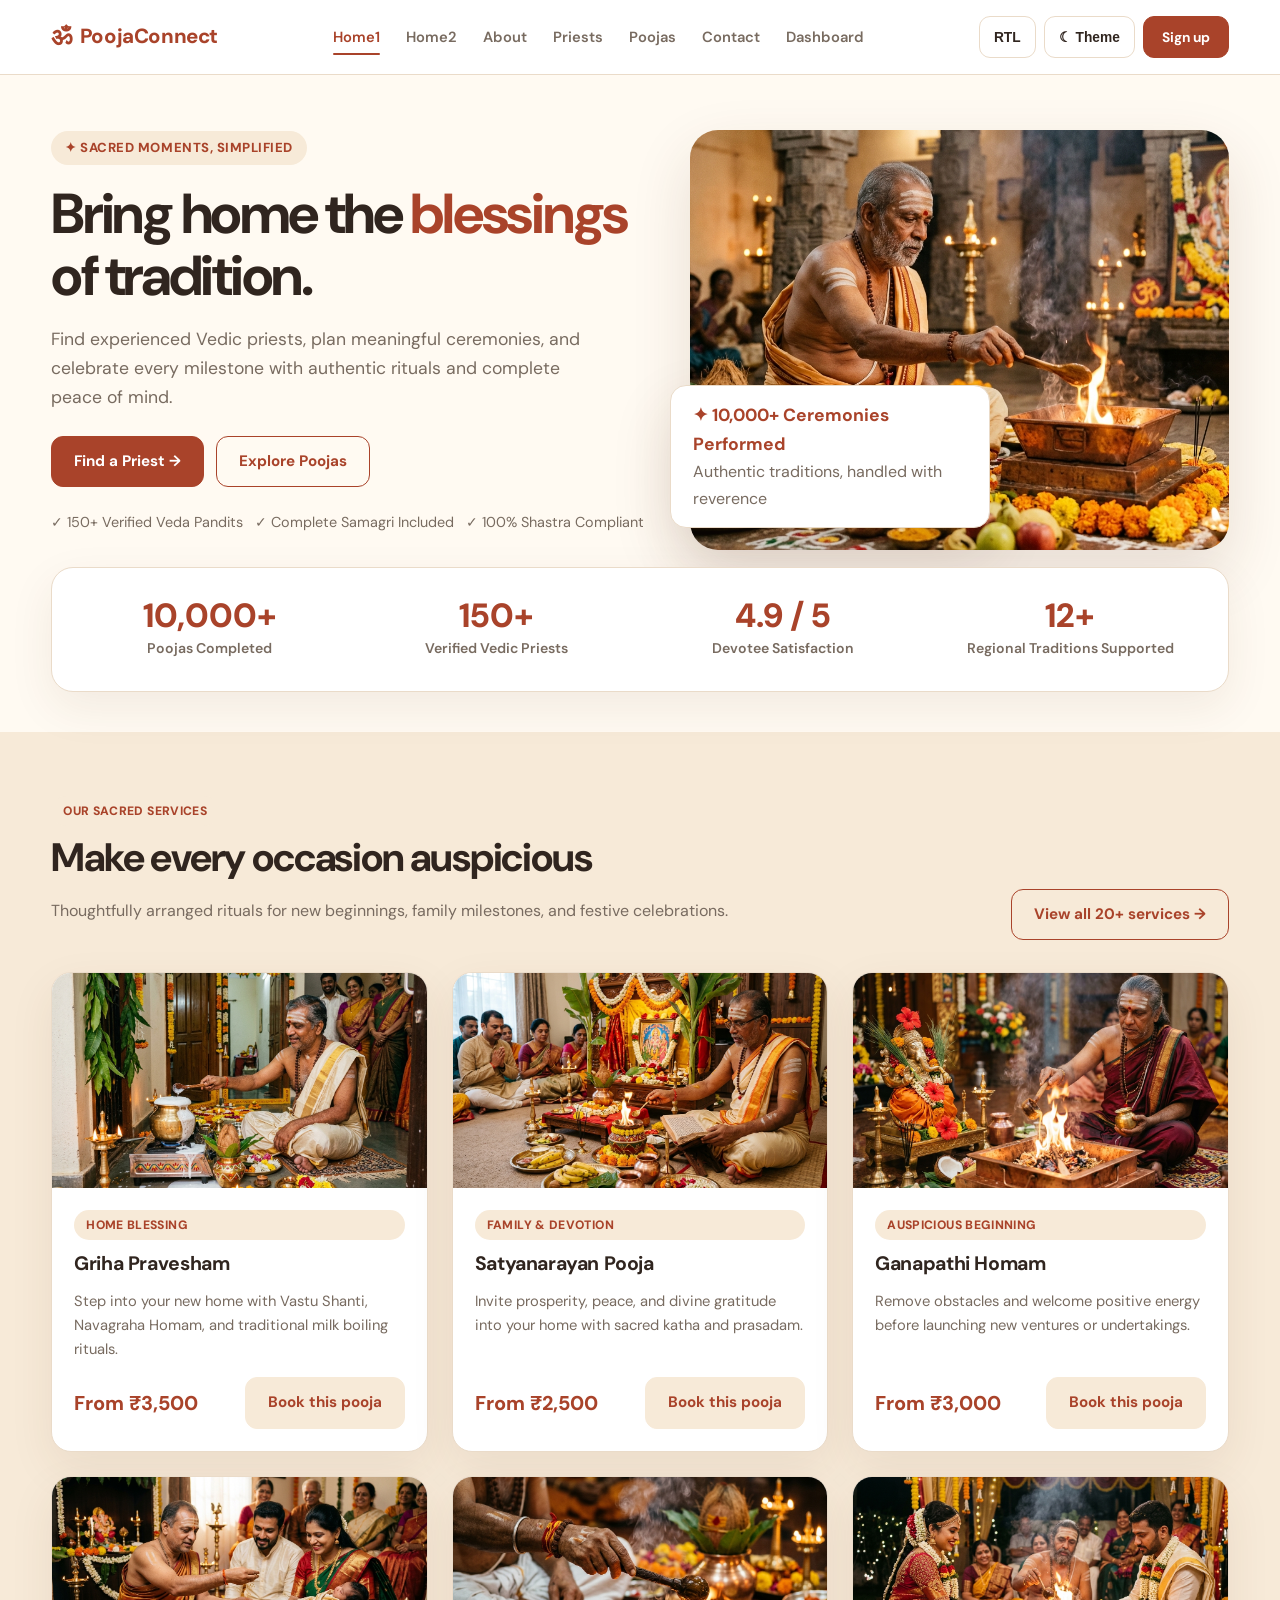
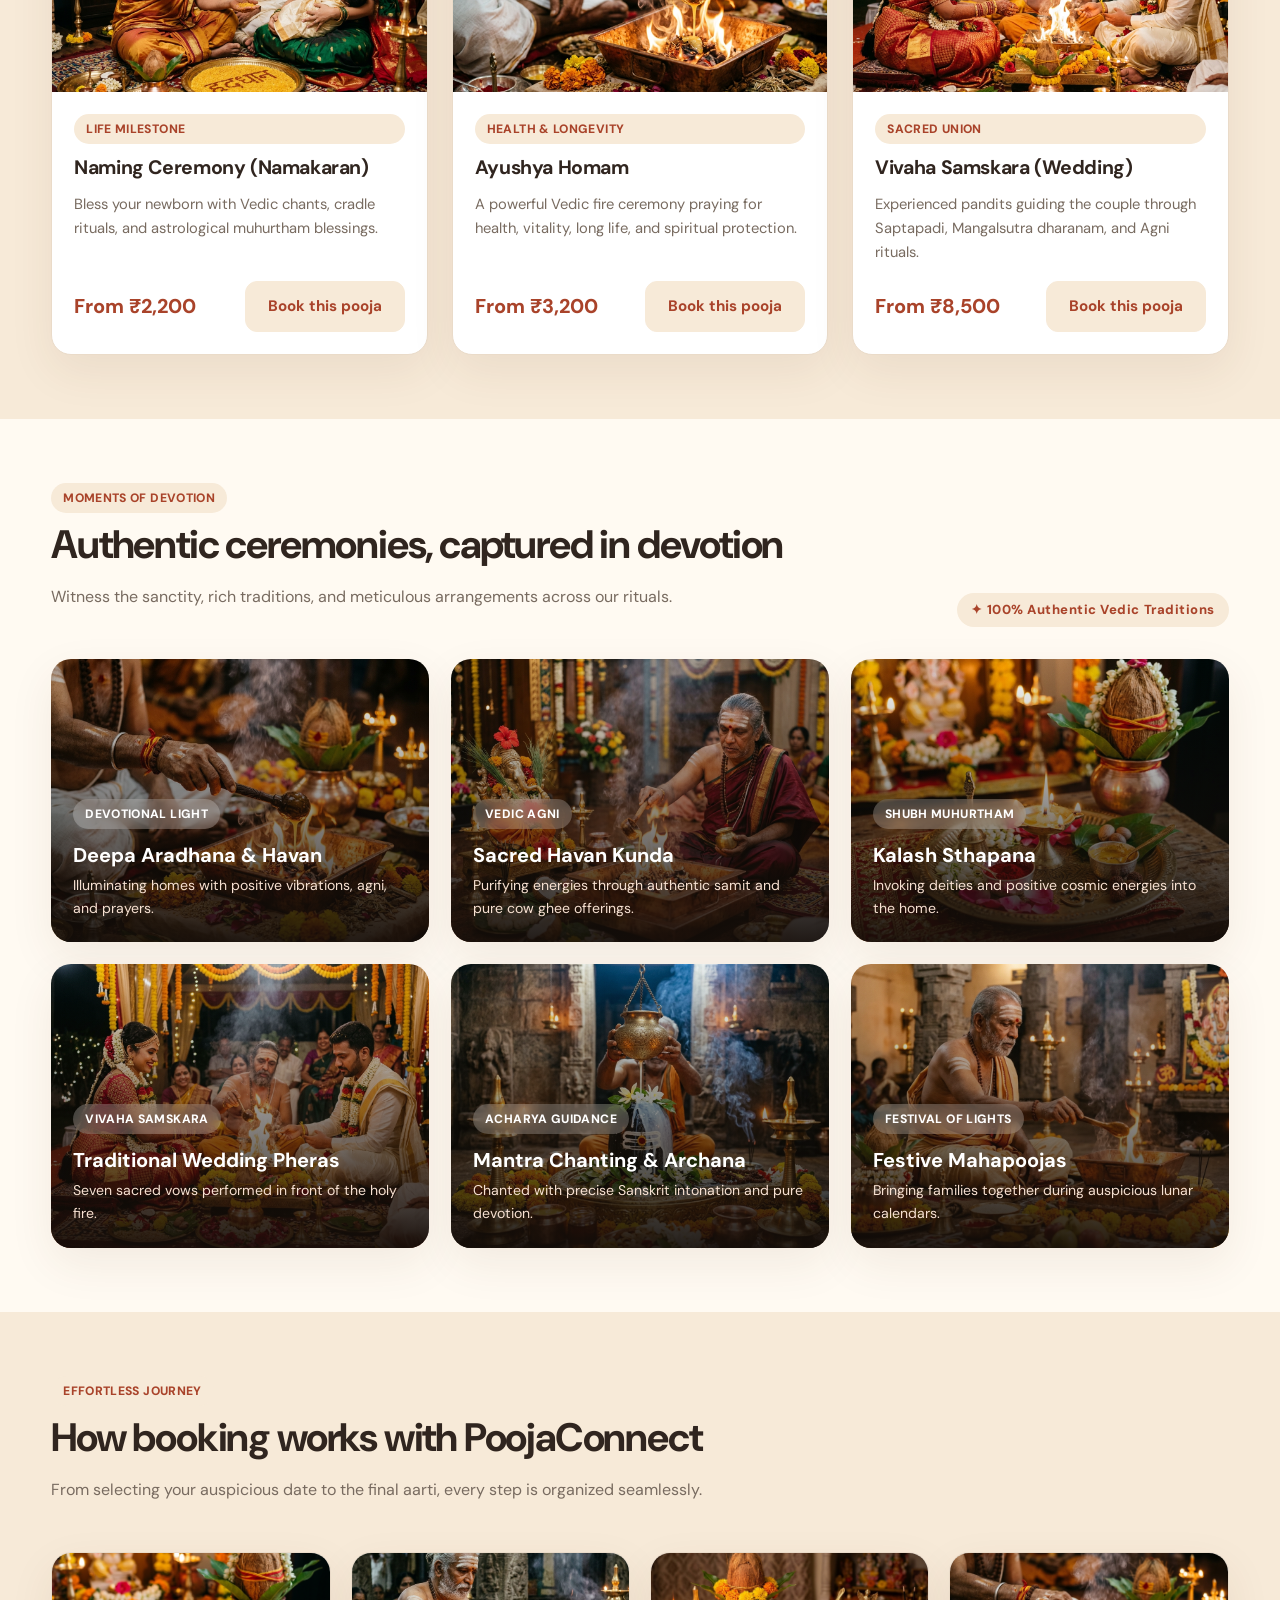
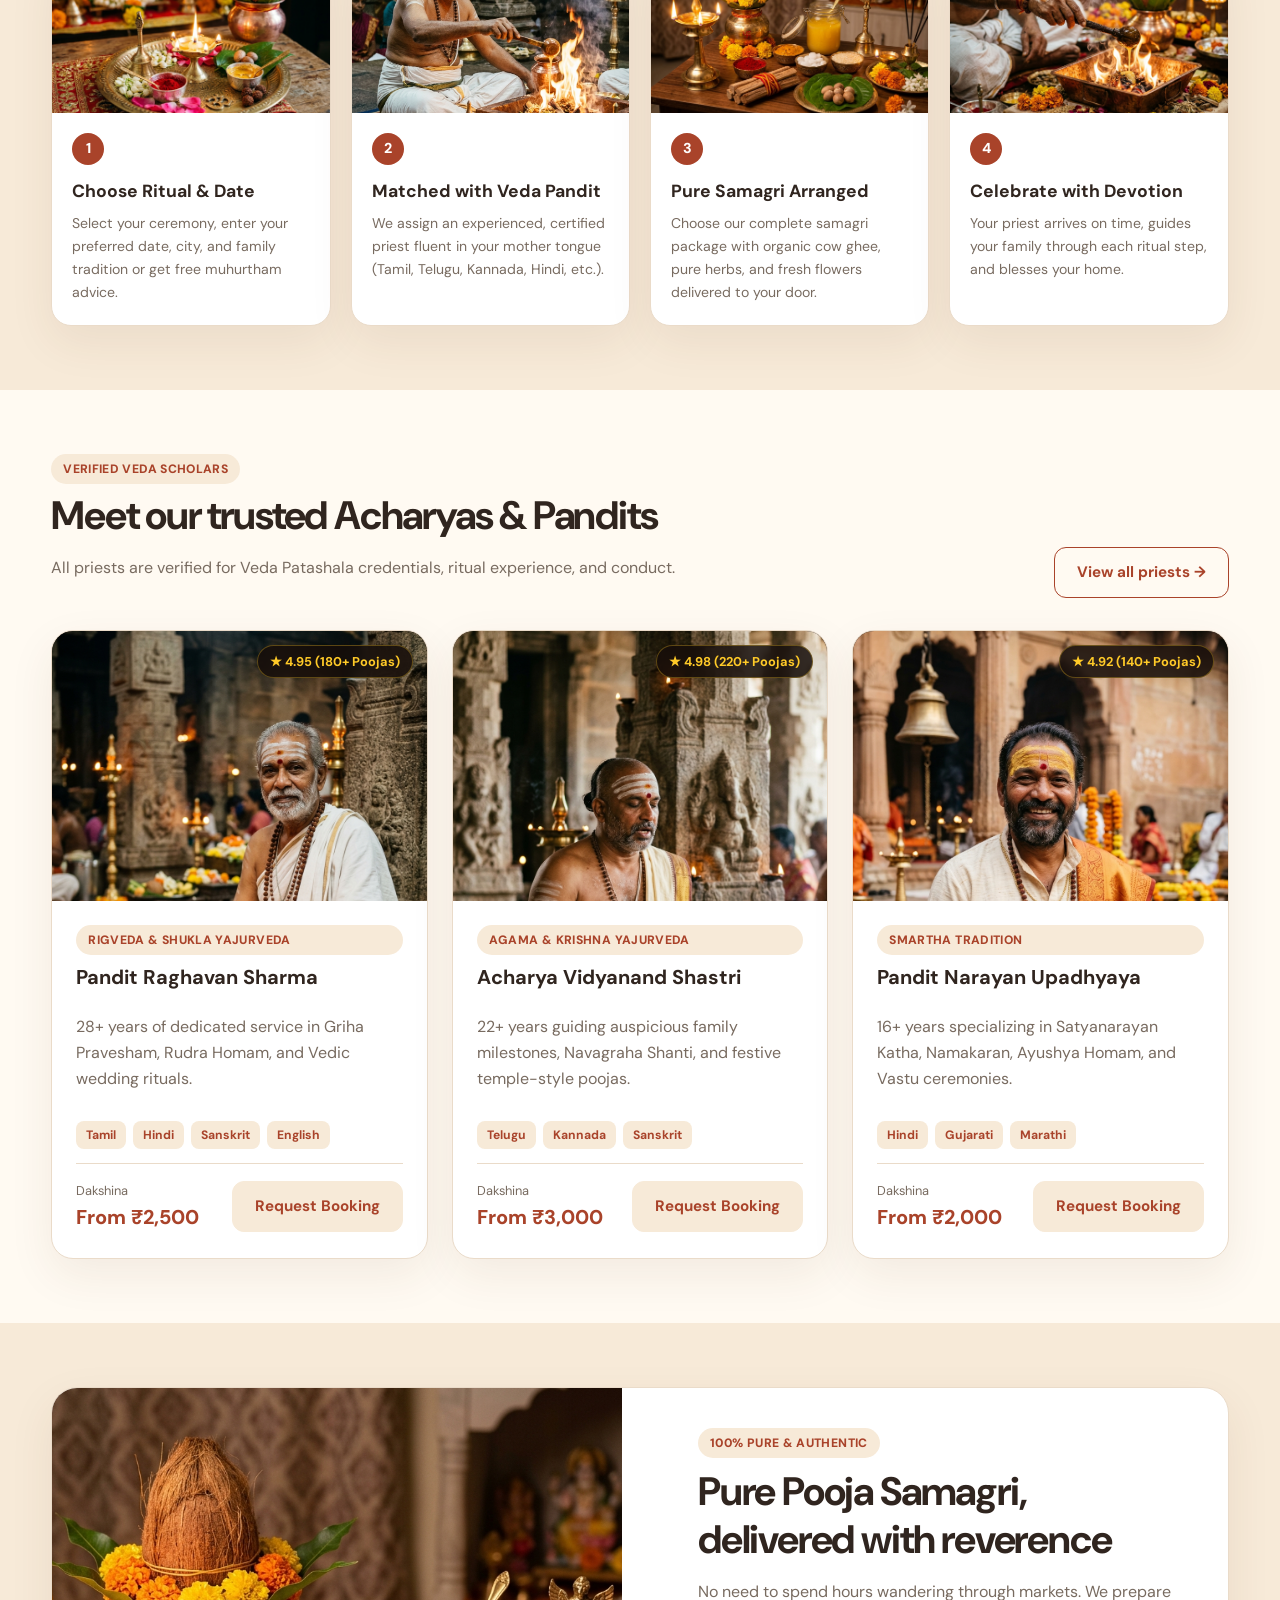
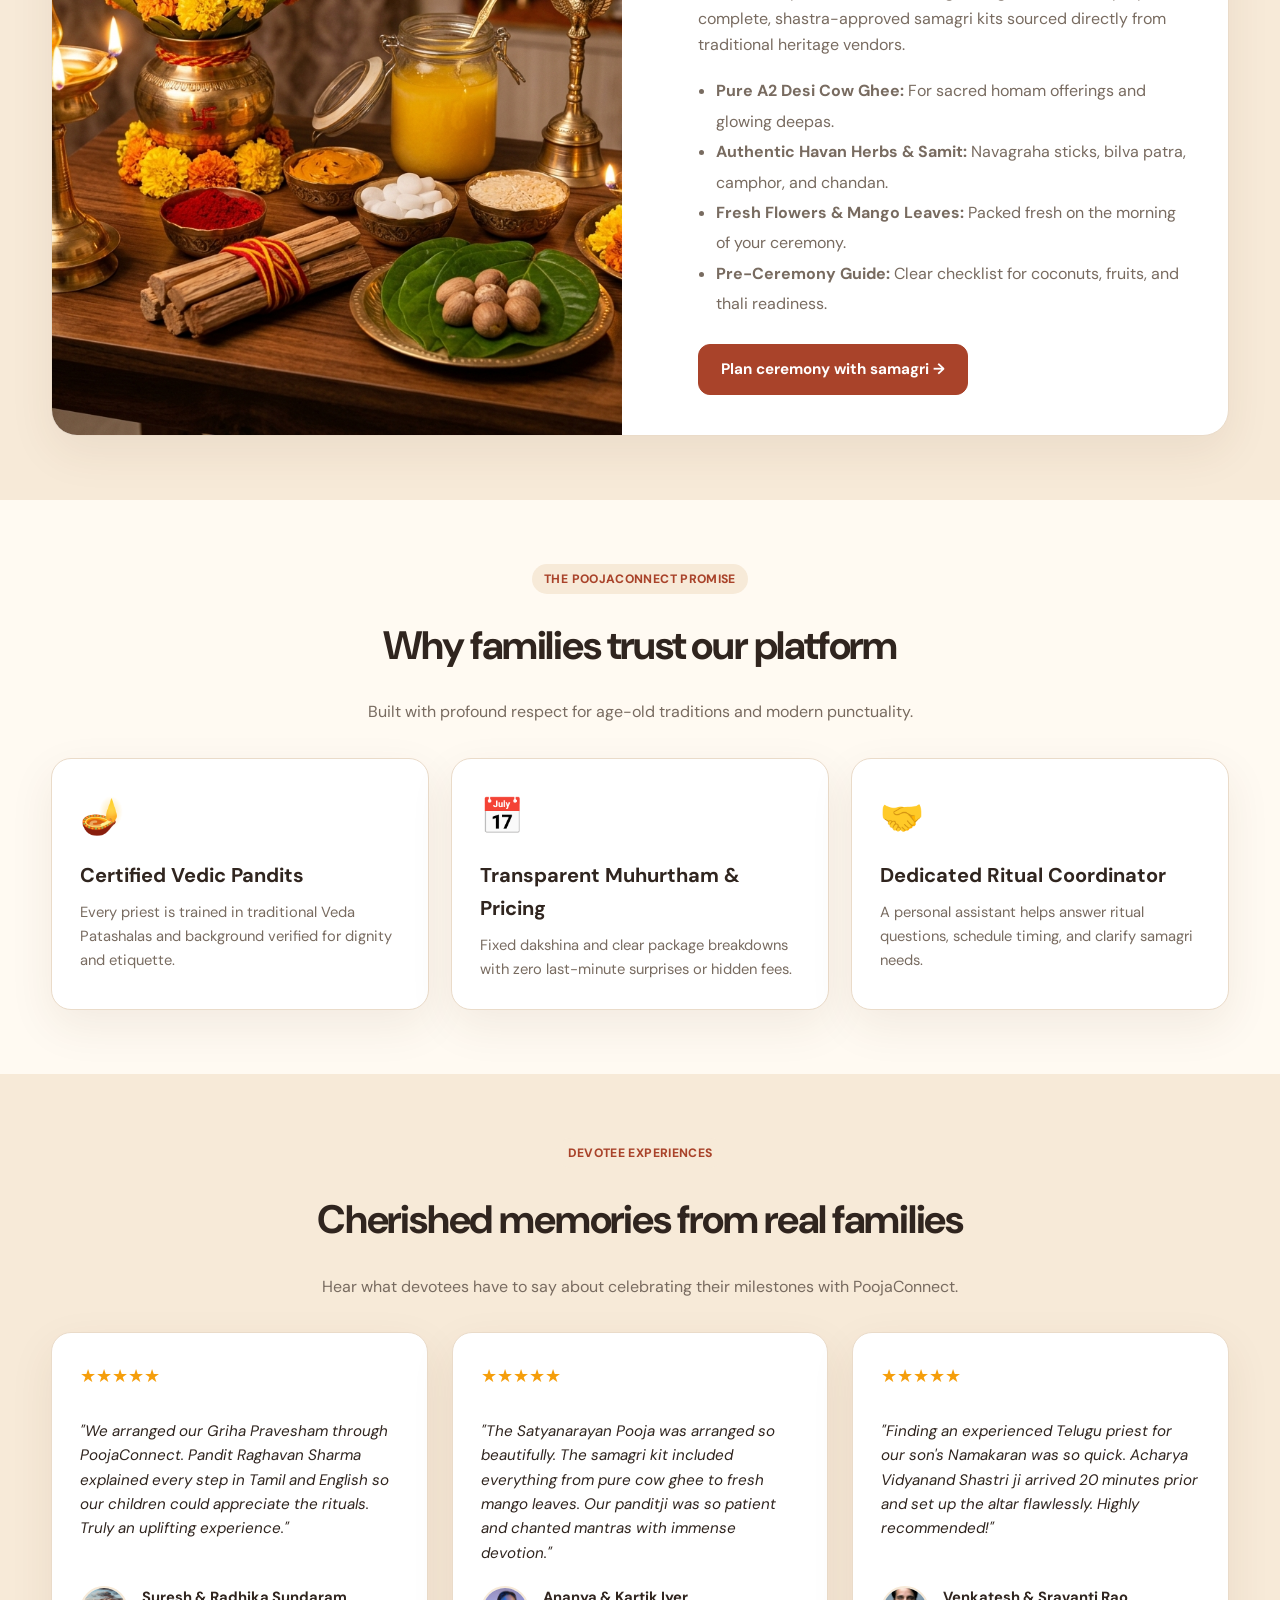
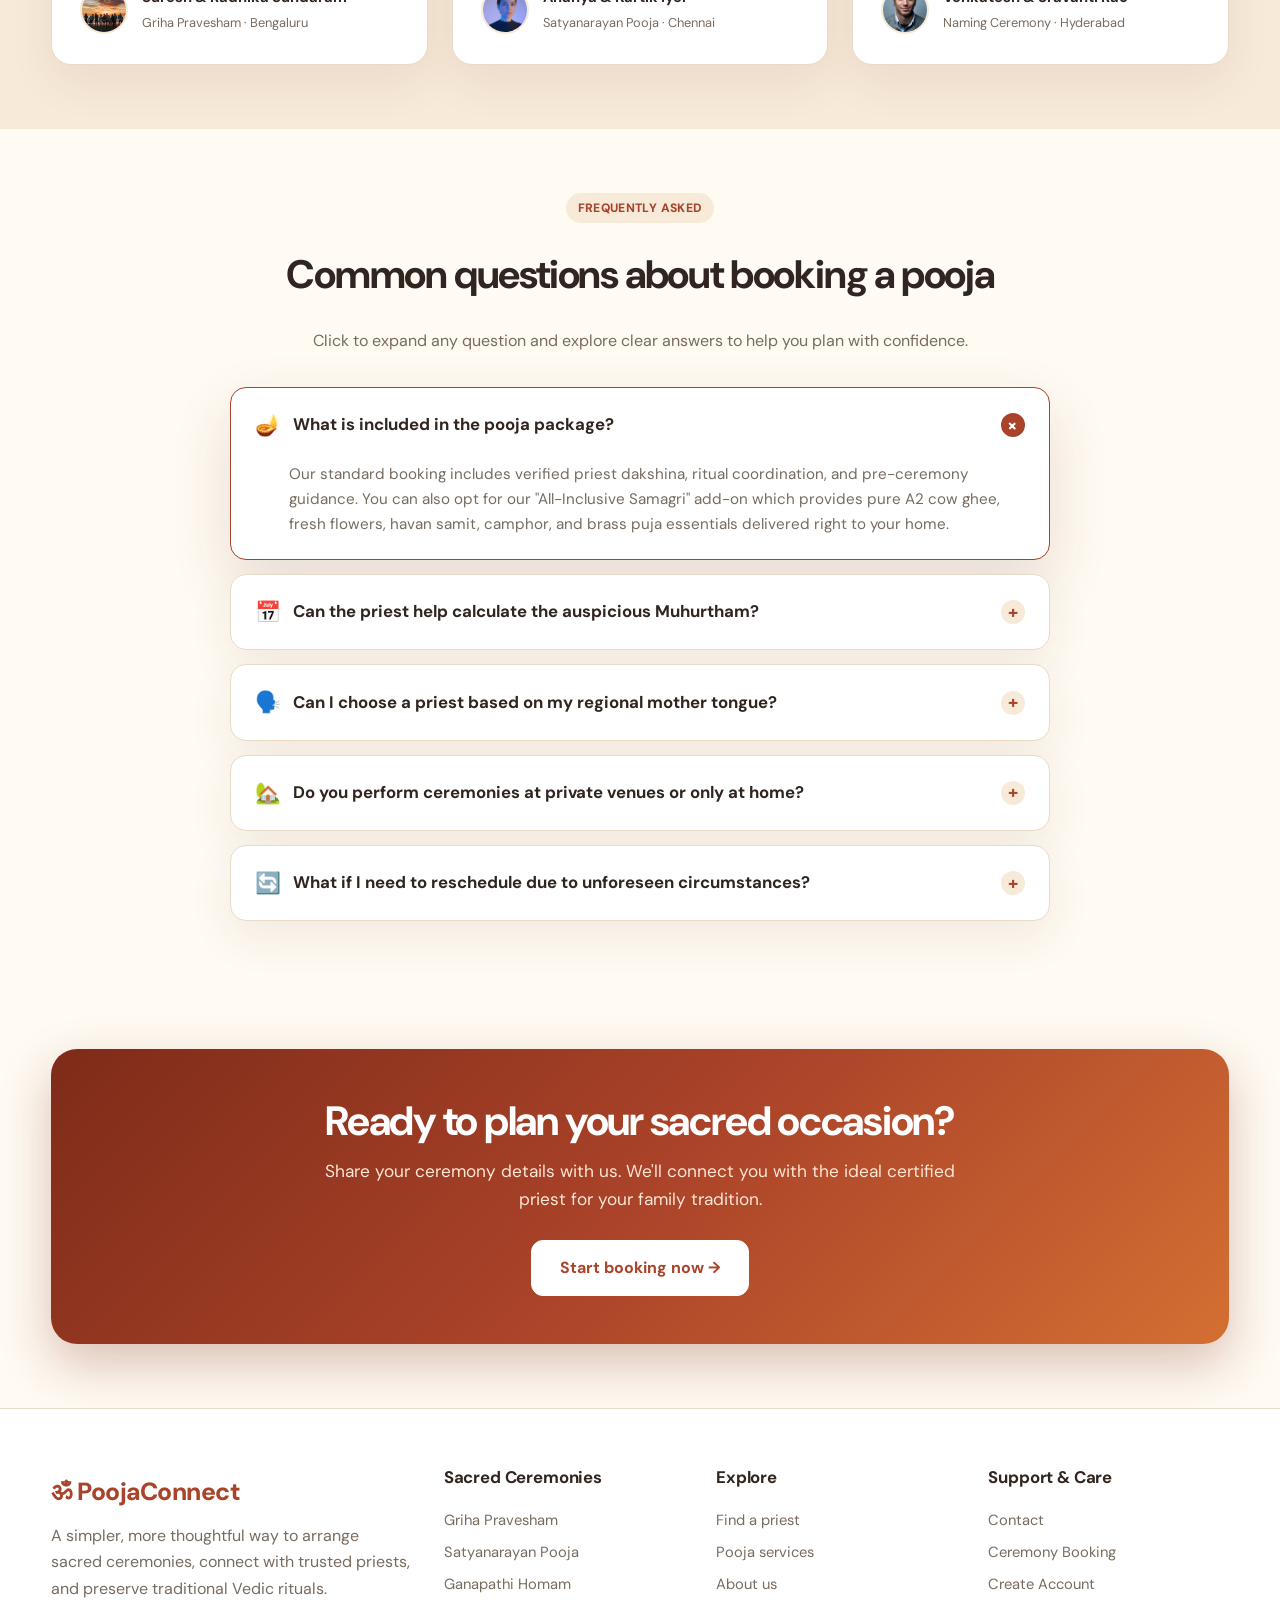
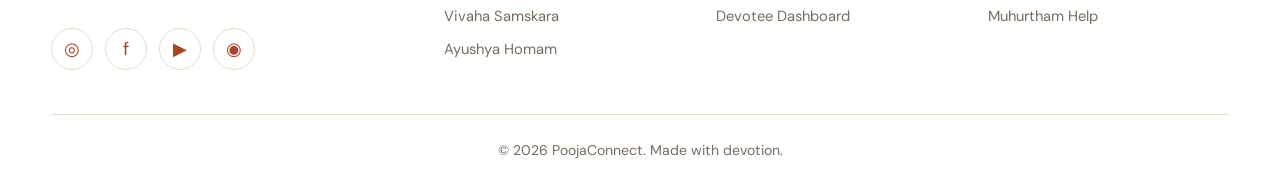
==== commit 200b0c96: "Update all cards in Home1, Poojas page, and platform to strictly authentic Vedic pooja ceremony imag" ====
--- a/index.html
+++ b/index.html
@@ -190,7 +190,7 @@
           </article>
 
           <article class="card">
-            <img src="assets/images/wedding-rituals.jpg" alt="Traditional Hindu wedding Vivaha Samskara ritual">
+            <img src="assets/images/card-vivaha-samskara.jpg" alt="Traditional Vedic wedding ceremony Vivaha Samskara with sacred Agni havan pooja">
             <div class="card-body">
               <span class="tag">SACRED UNION</span>
               <h3>Vivaha Samskara (Wedding)</h3>
@@ -228,7 +228,7 @@
           </div>
 
           <div class="gallery-card">
-            <img src="assets/images/ganapathi-homam.jpg" alt="Vedic Homam fire flames in havan kund">
+            <img src="assets/images/card-ganapathi-homam.jpg" alt="Vedic priest offering ghee into sacred Ganapathi havan kunda">
             <div class="gallery-overlay">
               <span class="tag">VEDIC AGNI</span>
               <h3>Sacred Havan Kunda</h3>
@@ -237,7 +237,7 @@
           </div>
 
           <div class="gallery-card">
-            <img src="assets/images/kalash-ceremony.jpg" alt="Auspicious Kalash setup with coconut and mango leaves">
+            <img src="assets/images/card-puja-thali.jpg" alt="Auspicious brass pooja thali and Kalash setup with coconut and mango leaves">
             <div class="gallery-overlay">
               <span class="tag">SHUBH MUHURTHAM</span>
               <h3>Kalash Sthapana</h3>
@@ -246,7 +246,7 @@
           </div>
 
           <div class="gallery-card">
-            <img src="assets/images/wedding-rituals.jpg" alt="Couple performing traditional wedding rituals">
+            <img src="assets/images/card-vivaha-samskara.jpg" alt="Couple performing traditional Vivaha Samskara pooja before holy agni fire">
             <div class="gallery-overlay">
               <span class="tag">VIVAHA SAMSKARA</span>
               <h3>Traditional Wedding Pheras</h3>
@@ -255,7 +255,7 @@
           </div>
 
           <div class="gallery-card">
-            <img src="assets/images/ritual-hands.jpg" alt="Priest performing holy aarti and flower offerings">
+            <img src="assets/images/card-rudra-abhishekam.jpg" alt="Sacred Shiva Lingam Rudra Abhishekam with milk and bilva leaves">
             <div class="gallery-overlay">
               <span class="tag">ACHARYA GUIDANCE</span>
               <h3>Mantra Chanting & Archana</h3>
@@ -289,7 +289,7 @@
         </div>
         <div class="steps-grid">
           <div class="step-card">
-            <img src="assets/images/puja-thali.jpg" alt="Authentic brass pooja thali for sacred ritual">
+            <img src="assets/images/card-puja-thali.jpg" alt="Authentic brass pooja thali for sacred ritual">
             <div class="step-body">
               <span class="step-num">1</span>
               <h3>Choose Ritual & Date</h3>
@@ -309,7 +309,7 @@
           </div>
 
           <div class="step-card">
-            <img src="assets/images/samagri-kit.jpg" alt="Pure pooja samagri kit">
+            <img src="assets/images/card-samagri-kit.jpg" alt="Pure pooja samagri kit with brass deepam, cow ghee, camphor, and kalash">
             <div class="step-body">
               <span class="step-num">3</span>
               <h3>Pure Samagri Arranged</h3>
@@ -319,7 +319,7 @@
           </div>
 
           <div class="step-card">
-            <img src="assets/images/ritual-hands.jpg" alt="Priest performing blessings for family">
+            <img src="assets/images/card-ayushya-homam.jpg" alt="Priest performing blessings and sacred havan offerings for family">
             <div class="step-body">
               <span class="step-num">4</span>
               <h3>Celebrate with Devotion</h3>
@@ -432,7 +432,7 @@
       <div class="container">
         <div class="grid-two"
           style="background:var(--surface);border:1px solid var(--line);border-radius:26px;overflow:hidden;box-shadow:var(--shadow)">
-          <img src="assets/images/samagri-kit.jpg" alt="Auspicious brass lamps and complete pure puja samagri kit"
+          <img src="assets/images/card-samagri-kit.jpg" alt="Auspicious brass lamps and complete pure puja samagri kit"
             style="width:100%;height:100%;min-height:360px;object-fit:cover">
           <div style="padding:40px">
             <span class="tag">100% PURE & AUTHENTIC</span>
--- a/css/style.css
+++ b/css/style.css
@@ -1844,5 +1844,5 @@
   }
 }
 
-/* Hide navbar, topbar, footer, and back-to-top button for a clean dashboard view */
-.topbar, .footer, .floating-back-top { display: none !important; }
+
+
